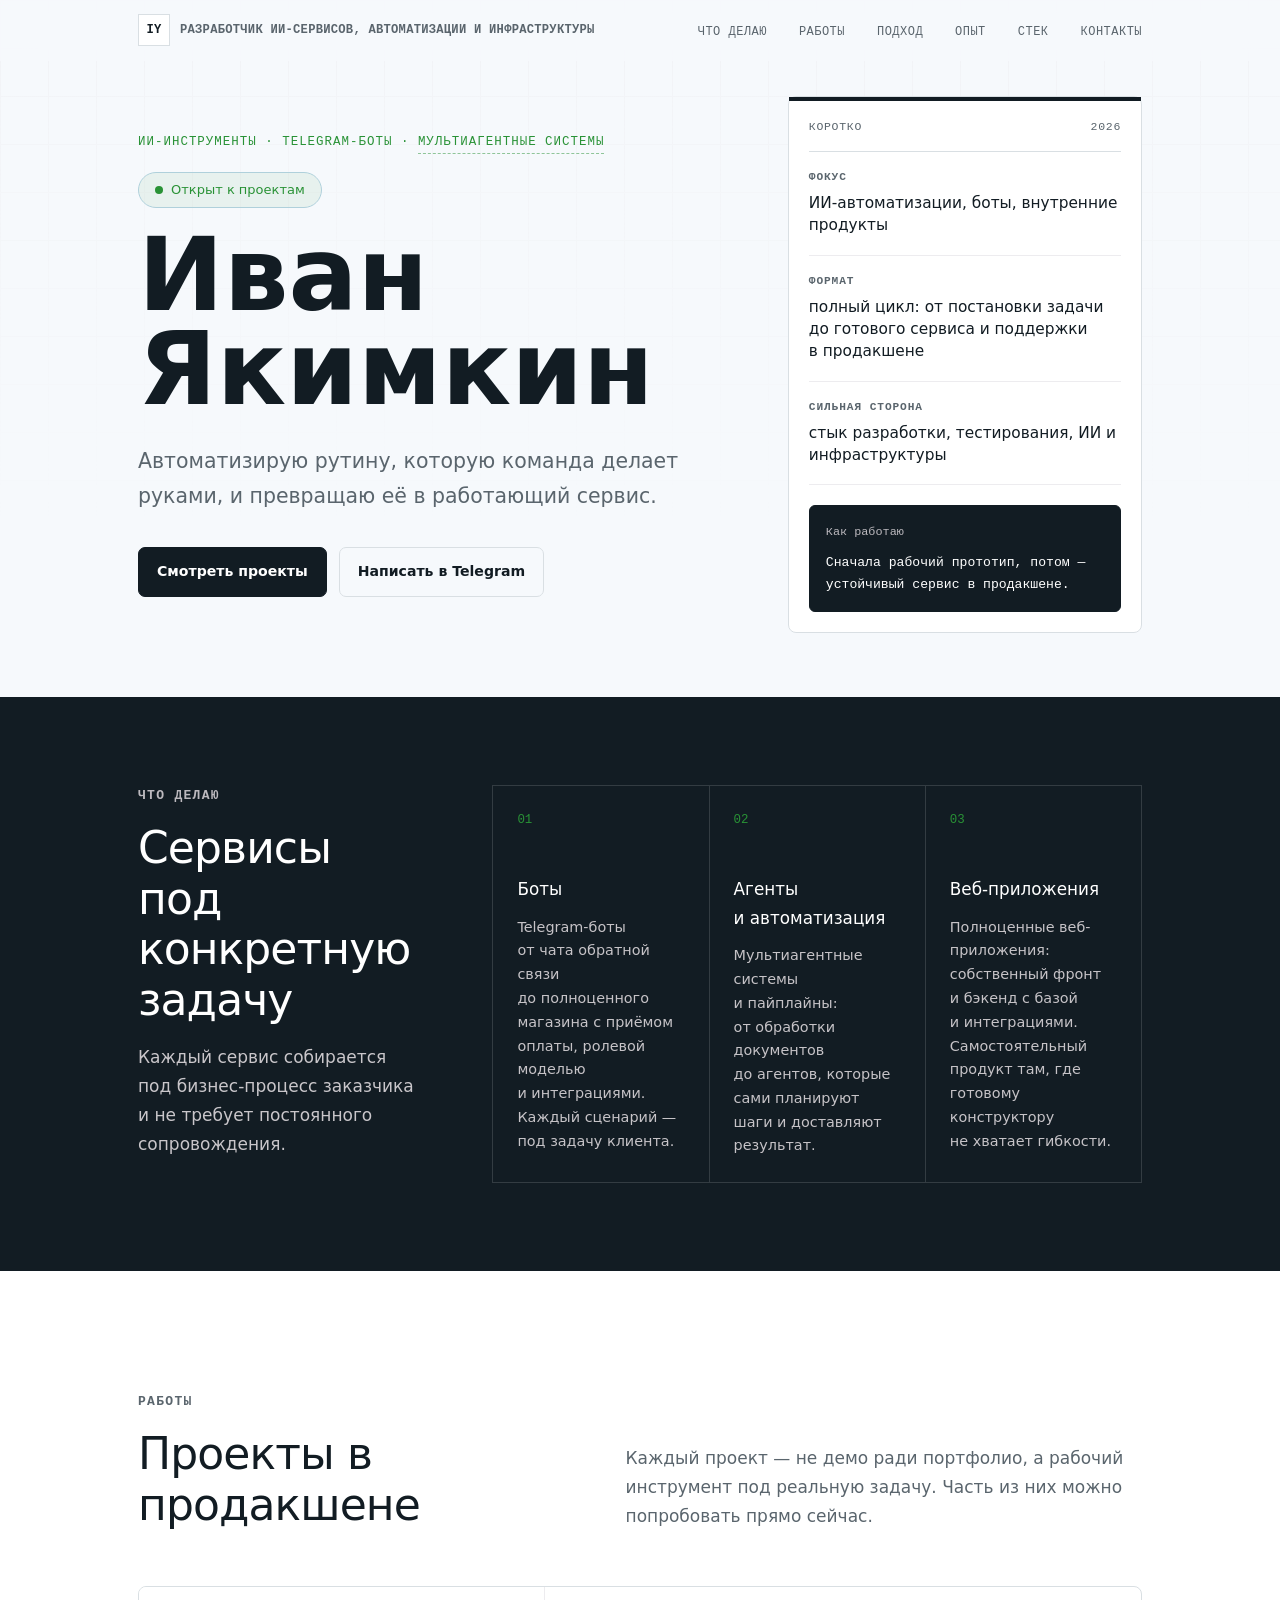
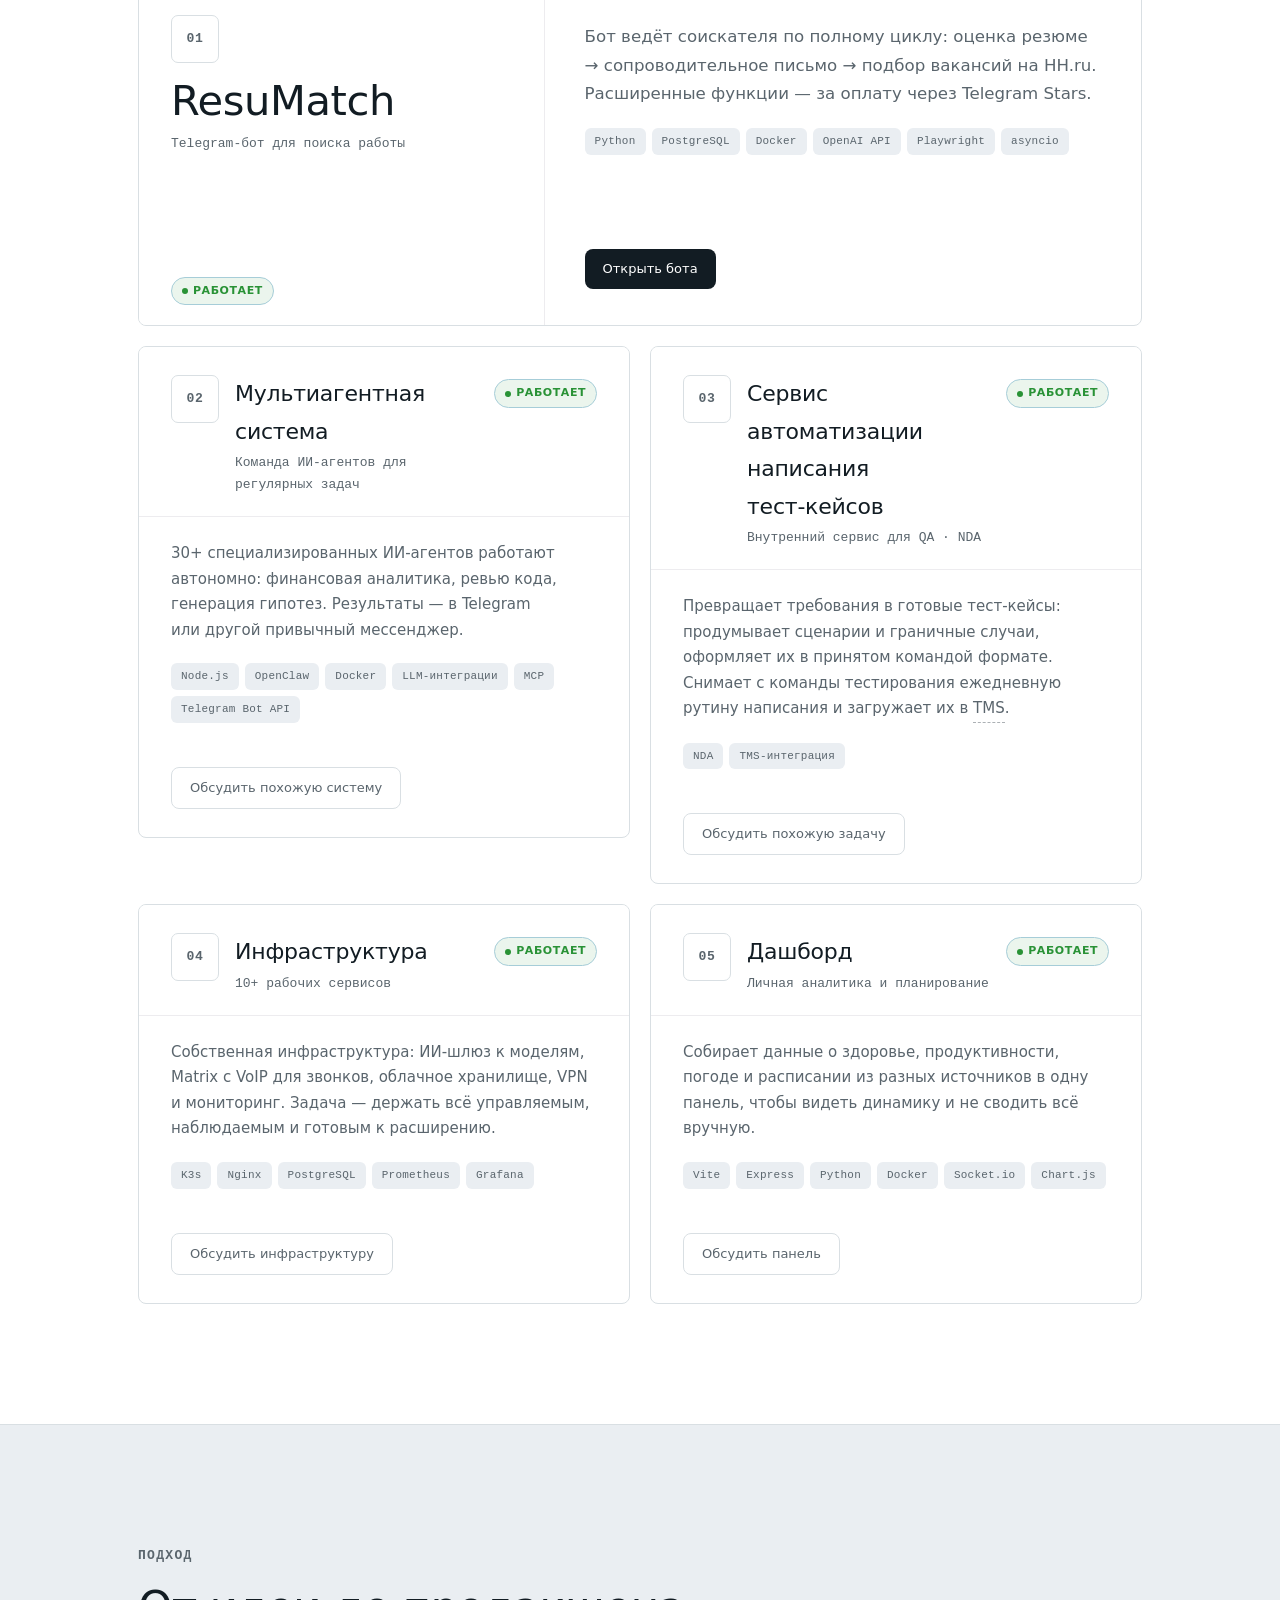
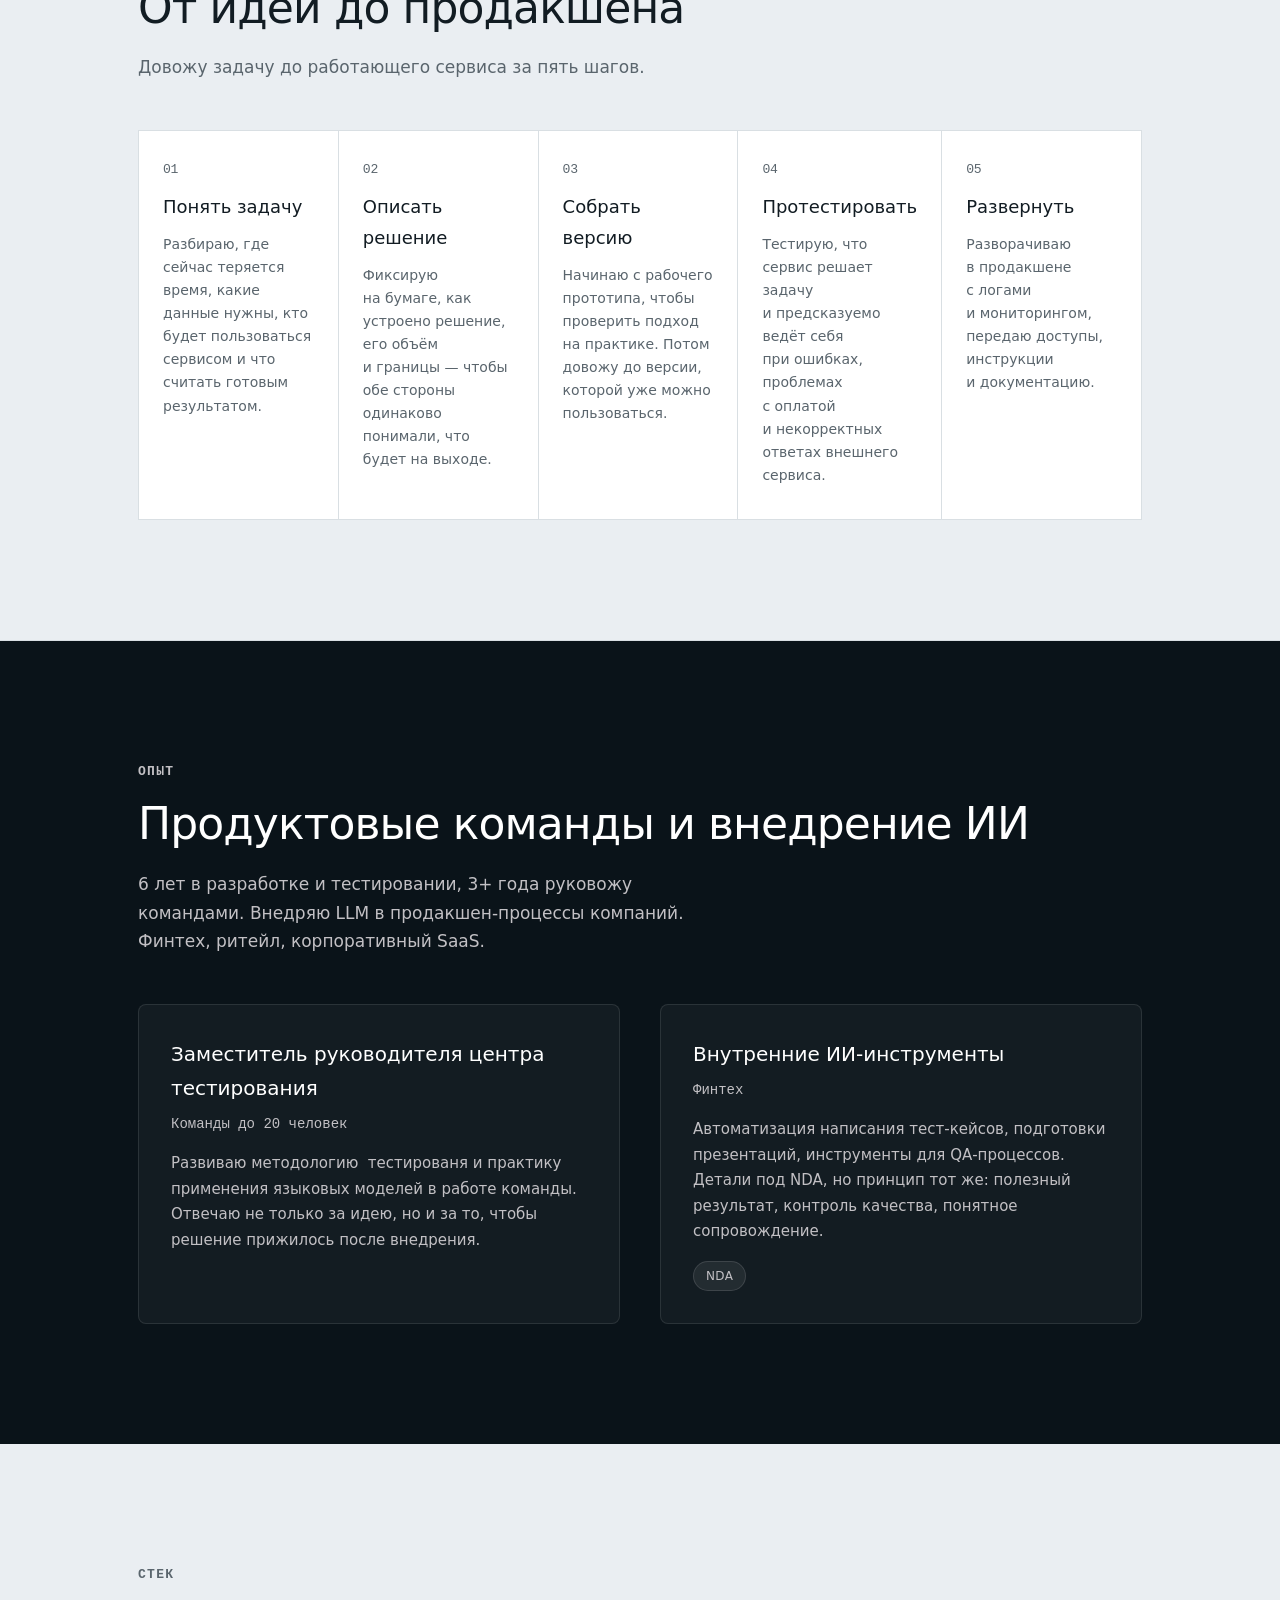
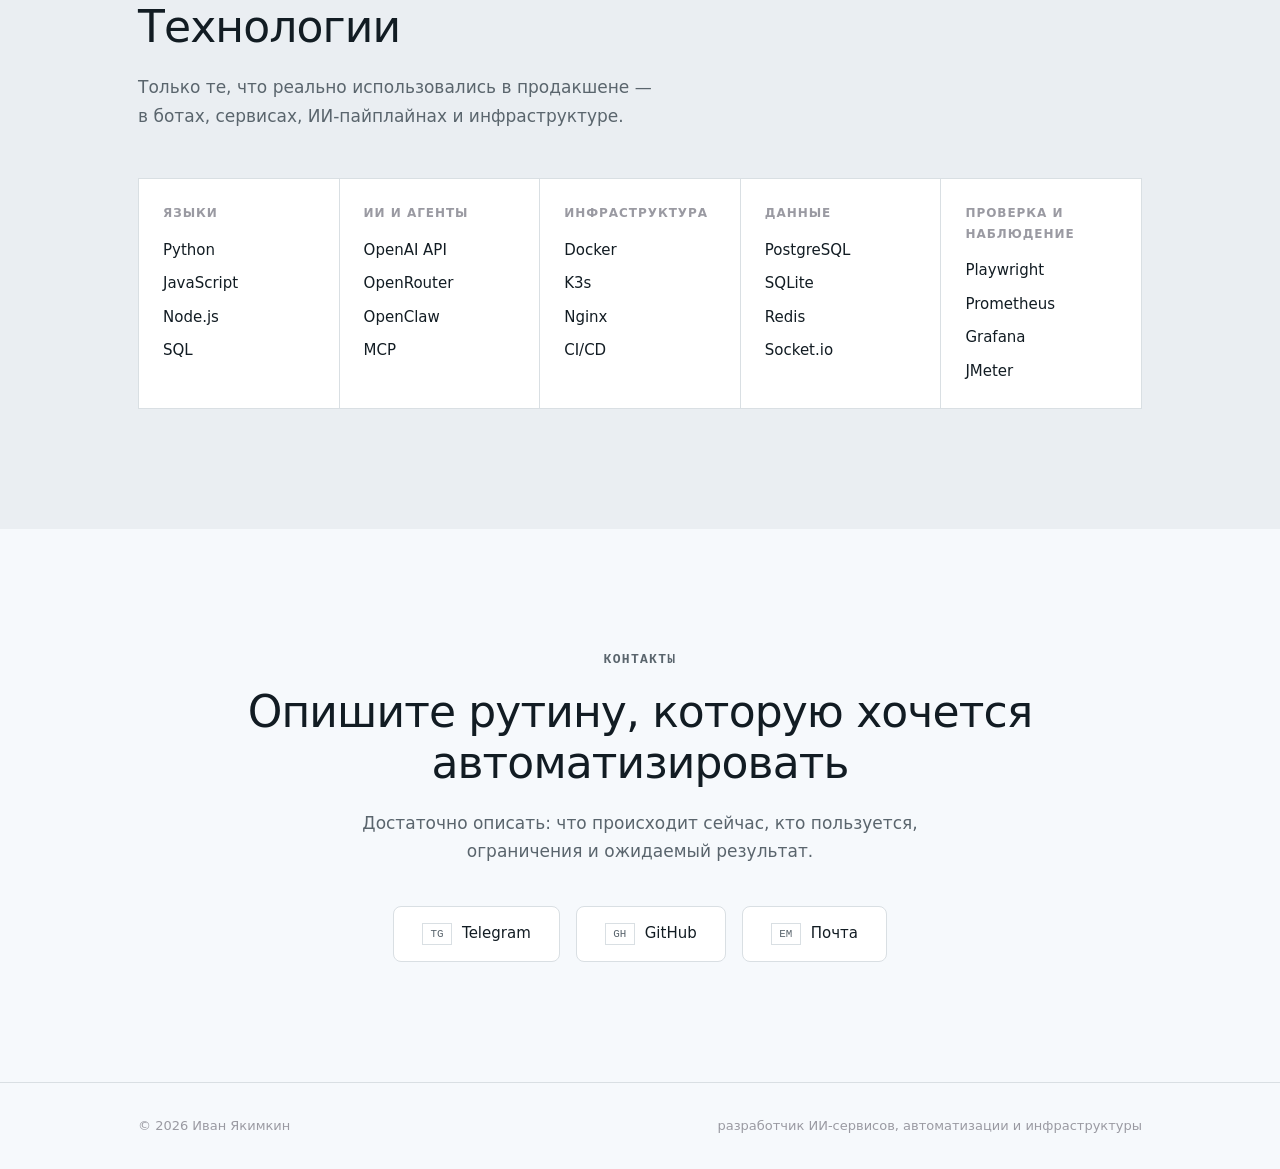
==== index.html @ 8b0b6788 "Fix mobile layout overlapping, tooltips, grid borders, and add hamburger navigation menu" ====
<!DOCTYPE html>
<html lang="ru">

<head>
  <meta charset="UTF-8" />
  <meta name="viewport" content="width=device-width, initial-scale=1.0" />
  <title>Иван Якимкин — разработчик ИИ-сервисов, автоматизации и инфраструктуры</title>
  <meta name="description"
    content="Превращаю ручные процессы команд в сервисы: Telegram-боты, ИИ-инструменты, мультиагентные системы и собственная инфраструктура." />
  <style>
    /* ============================================
   Design System - Premium Tech Utility
   ============================================ */

    :root {
      --bg: oklch(98% 0.005 250);
      --surface: oklch(100% 0 0);
      --fg: oklch(22% 0.02 240);
      --muted: oklch(50% 0.018 240);
      --border: oklch(90% 0.008 240);
      --accent: oklch(58% 0.16 145);

      --font-display: -apple-system, BlinkMacSystemFont, 'Inter', 'Segoe UI', system-ui, sans-serif;
      --font-body: -apple-system, BlinkMacSystemFont, 'Inter', 'Segoe UI', system-ui, sans-serif;
      --font-mono: 'JetBrains Mono', 'IBM Plex Mono', ui-monospace, Menlo, monospace;

      --bg-primary: var(--bg);
      --bg-secondary: color-mix(in oklch, var(--border) 40%, var(--bg));
      --bg-dark: oklch(18% 0.018 240);
      --bg-card: var(--surface);

      --text-primary: var(--fg);
      --text-secondary: var(--muted);
      --text-tertiary: color-mix(in oklch, var(--muted) 62%, var(--surface));
      --text-on-dark: var(--surface);
      --text-on-dark-muted: color-mix(in oklch, var(--surface) 62%, var(--muted));

      --accent-hover: color-mix(in oklch, var(--accent) 82%, var(--fg));
      --accent-light: color-mix(in oklch, var(--accent) 9%, transparent);
      --accent-border: color-mix(in oklch, var(--accent) 30%, var(--border));
      --border-light: color-mix(in oklch, var(--border) 55%, var(--surface));

      --font-serif: var(--font-display);
      --font-sans: var(--font-body);

      /* Spacing */
      --section-padding: clamp(64px, 10vw, 120px);
      --container-max: 1100px;
      --card-radius: 8px;

      /* Transitions */
      --ease-out: cubic-bezier(0.16, 1, 0.3, 1);
      --duration: 0.5s;
    }

    /* ============================================
   Reset & Base
   ============================================ */
    *,
    *::before,
    *::after {
      margin: 0;
      padding: 0;
      box-sizing: border-box;
    }

    html {
      scroll-behavior: smooth;
      -webkit-font-smoothing: antialiased;
      -moz-osx-font-smoothing: grayscale;
    }

    body {
      font-family: var(--font-body);
      font-weight: 400;
      font-size: 16px;
      line-height: 1.7;
      color: var(--text-primary);
      background-color: var(--bg-primary);
      overflow-x: hidden;
    }

    a {
      color: var(--accent);
      text-decoration: none;
      transition: color 0.3s var(--ease-out);
    }

    a:hover {
      color: var(--accent-hover);
    }

    img {
      max-width: 100%;
      display: block;
    }

    h1,
    h2,
    h3,
    h4 {
      font-family: var(--font-display);
    }

    /* ============================================
   Layout
   ============================================ */
    .container {
      max-width: var(--container-max);
      margin: 0 auto;
      padding: 0 clamp(20px, 5vw, 48px);
    }

    section {
      padding: var(--section-padding) 0;
    }

    section[id] {
      scroll-margin-top: 80px;
    }

    /* ============================================
   Navigation
   ============================================ */
    .nav {
      position: fixed;
      top: 0;
      left: 0;
      right: 0;
      z-index: 100;
      padding: 14px 0;
      transition: border-color 0.3s var(--ease-out), background 0.3s var(--ease-out);
      background: color-mix(in oklch, var(--bg) 88%, transparent);
      backdrop-filter: blur(18px);
      -webkit-backdrop-filter: blur(18px);
      border-bottom: 1px solid transparent;
    }

    .nav.scrolled {
      background: color-mix(in oklch, var(--surface) 90%, transparent);
      border-bottom: 1px solid var(--border-light);
    }

    .nav-inner {
      display: flex;
      align-items: center;
      justify-content: space-between;
    }

    .nav-logo {
      display: inline-flex;
      align-items: center;
      gap: 10px;
      font-family: var(--font-mono);
      font-size: 0.76rem;
      font-weight: 600;
      color: var(--text-primary);
      letter-spacing: 0.02em;
      text-transform: uppercase;
    }

    .nav-logo-mark {
      display: inline-grid;
      place-items: center;
      width: 32px;
      height: 32px;
      border: 1px solid var(--border);
      background: var(--surface);
    }

    .nav-logo-label {
      color: var(--muted);
    }

    .nav-links {
      display: flex;
      gap: 32px;
      list-style: none;
    }

    .nav-links a {
      font-family: var(--font-mono);
      font-size: 0.75rem;
      font-weight: 500;
      color: var(--text-secondary);
      letter-spacing: 0.04em;
      text-transform: uppercase;
      transition: color 0.3s var(--ease-out);
    }

    .nav-links a:hover {
      color: var(--text-primary);
    }

    /* ============================================
   Hero Section
   ============================================ */
    .hero {
      min-height: 86vh;
      display: flex;
      align-items: center;
      position: relative;
      padding-top: 104px;
      padding-bottom: clamp(56px, 8vw, 96px);
      background: var(--bg-primary);
      overflow: hidden;
    }

    @media (min-width: 880px) and (max-height: 980px) {
      .hero {
        min-height: 0;
        padding-top: 96px;
        padding-bottom: clamp(40px, 5vw, 64px);
      }

      .hero-grid {
        align-items: start;
      }
    }

    .hero::before {
      content: '';
      position: absolute;
      inset: 0;
      background-image:
        linear-gradient(var(--border-light) 1px, transparent 1px),
        linear-gradient(90deg, var(--border-light) 1px, transparent 1px);
      background-size: 48px 48px;
      mask-image: linear-gradient(to bottom, black 0%, transparent 76%);
      opacity: 0.46;
      pointer-events: none;
    }

    .hero-grid {
      position: relative;
      z-index: 1;
      display: grid;
      grid-template-columns: minmax(0, 1.1fr) minmax(320px, 0.68fr);
      gap: clamp(32px, 6vw, 80px);
      align-items: center;
    }

    .hero-copy {
      max-width: 760px;
    }

    .hero-eyebrow {
      font-family: var(--font-mono);
      font-size: 0.78rem;
      font-weight: 500;
      letter-spacing: 0.08em;
      text-transform: uppercase;
      color: var(--accent);
      margin-bottom: 18px;
      opacity: 0;
      transform: translateY(20px);
      animation: fadeInUp 0.8s var(--ease-out) 0.2s forwards;
    }

    .tooltip {
      position: relative;
      display: inline-block;
      cursor: help;
      border-bottom: 1px dashed color-mix(in oklch, currentColor 50%, transparent);
    }

    .tooltip .tooltip-text {
      visibility: hidden;
      width: max-content;
      max-width: 280px;
      background-color: var(--bg-card);
      color: var(--text-primary);
      text-align: center;
      border-radius: 6px;
      padding: 8px 12px;
      position: absolute;
      z-index: 10;
      bottom: 150%;
      left: 50%;
      transform: translateX(-50%);
      opacity: 0;
      transition: opacity 0.2s var(--ease-out), bottom 0.2s var(--ease-out);
      border: 1px solid var(--border);
      font-family: var(--font-body);
      font-size: 0.8rem;
      font-weight: 400;
      line-height: 1.4;
      letter-spacing: normal;
      text-transform: none;
      box-shadow: 0 4px 12px rgba(0, 0, 0, 0.08);
      pointer-events: none;
    }

    .tooltip .tooltip-text::after {
      content: "";
      position: absolute;
      top: 100%;
      left: 50%;
      transform: translateX(-50%);
      border-width: 5px;
      border-style: solid;
      border-color: var(--bg-card) transparent transparent transparent;
      z-index: 2;
    }

    .tooltip .tooltip-text::before {
      content: "";
      position: absolute;
      top: 100%;
      left: 50%;
      transform: translateX(-50%);
      border-width: 6px;
      border-style: solid;
      border-color: var(--border) transparent transparent transparent;
      z-index: 1;
    }

    .tooltip:hover .tooltip-text {
      visibility: visible;
      opacity: 1;
      bottom: 135%;
    }

    .hero-title {
      font-family: var(--font-display);
      font-size: clamp(3.2rem, 8vw, 7.4rem);
      font-weight: 650;
      line-height: 0.92;
      letter-spacing: 0;
      color: var(--text-primary);
      margin-bottom: 28px;
      opacity: 0;
      transform: translateY(30px);
      animation: fadeInUp 0.8s var(--ease-out) 0.4s forwards;
    }

    .hero-title em {
      font-style: italic;
      color: var(--accent);
    }

    .hero-description {
      font-size: clamp(1.08rem, 2vw, 1.28rem);
      line-height: 1.68;
      color: var(--text-secondary);
      max-width: 650px;
      margin-bottom: 34px;
      opacity: 0;
      transform: translateY(30px);
      animation: fadeInUp 0.8s var(--ease-out) 0.6s forwards;
    }

    .hero-cta {
      display: inline-flex;
      align-items: center;
      gap: 8px;
      min-height: 44px;
      font-size: 0.88rem;
      font-weight: 650;
      color: var(--surface);
      background: var(--text-primary);
      padding: 12px 18px;
      border: 1px solid var(--text-primary);
      border-radius: 7px;
      transition: all 0.3s var(--ease-out);
      opacity: 0;
      transform: translateY(30px);
      animation: fadeInUp 0.8s var(--ease-out) 0.8s forwards;
    }

    .hero-cta:hover {
      background: var(--fg);
      border-color: var(--fg);
      color: var(--surface);
      transform: translateY(-1px);
      box-shadow: none;
    }

    .hero-panel {
      background: color-mix(in oklch, var(--surface) 94%, transparent);
      border: 1px solid var(--border);
      border-radius: 8px;
      padding: 20px;
      box-shadow: none;
      opacity: 0;
      transform: translateY(24px);
      animation: fadeInUp 0.8s var(--ease-out) 0.7s forwards;
    }

    .hero-panel::before {
      content: '';
      display: block;
      height: 4px;
      margin: -20px -20px 18px;
      background: var(--fg);
    }

    .hero-panel-top {
      display: flex;
      justify-content: space-between;
      gap: 16px;
      padding-bottom: 16px;
      border-bottom: 1px solid var(--border);
      font-family: var(--font-mono);
      font-size: 0.72rem;
      line-height: 1.4;
      text-transform: uppercase;
      letter-spacing: 0.06em;
      color: var(--muted);
    }

    .hero-brief {
      display: grid;
      gap: 0;
      margin: 0;
    }

    .hero-brief div {
      padding: 18px 0;
      border-bottom: 1px solid var(--border-light);
    }

    .hero-brief dt {
      font-family: var(--font-mono);
      font-size: 0.7rem;
      font-weight: 600;
      line-height: 1.35;
      text-transform: uppercase;
      letter-spacing: 0.08em;
      color: var(--muted);
      margin-bottom: 7px;
    }

    .hero-brief dd {
      margin: 0;
      color: var(--fg);
      font-size: 0.96rem;
      line-height: 1.45;
    }

    .hero-terminal {
      margin-top: 20px;
      padding: 16px;
      border: 1px solid var(--fg);
      background: var(--fg);
      border-radius: 6px;
    }

    .hero-terminal span {
      display: block;
      margin-bottom: 10px;
      font-family: var(--font-mono);
      font-size: 0.74rem;
      color: color-mix(in oklch, var(--surface) 58%, var(--muted));
    }

    .hero-terminal p {
      margin: 0;
      font-family: var(--font-mono);
      font-size: 0.82rem;
      line-height: 1.62;
      color: var(--surface);
    }

    /* ============================================
   Section Headers
   ============================================ */
    .section-eyebrow {
      font-family: var(--font-mono);
      font-size: 0.8125rem;
      font-weight: 600;
      letter-spacing: 0.1em;
      text-transform: uppercase;
      color: var(--muted);
      margin-bottom: 16px;
    }

    .section-title {
      font-family: var(--font-display);
      font-size: clamp(2rem, 4vw, 2.75rem);
      font-weight: 400;
      line-height: 1.15;
      letter-spacing: -0.02em;
      margin-bottom: 20px;
    }

    .section-subtitle {
      font-size: 1.0625rem;
      color: var(--text-secondary);
      max-width: 560px;
      line-height: 1.7;
    }

    /* ============================================
   Capabilities Section
   ============================================ */
    .capabilities {
      padding: clamp(56px, 7vw, 88px) 0;
      background: var(--fg);
      color: var(--surface);
    }

    .capabilities-layout {
      display: grid;
      grid-template-columns: minmax(220px, 0.6fr) minmax(0, 1.4fr);
      gap: clamp(32px, 6vw, 76px);
      align-items: start;
    }

    .capabilities .section-eyebrow {
      color: color-mix(in oklch, var(--surface) 58%, var(--muted));
    }

    .capabilities .section-title {
      color: var(--surface);
      margin-bottom: 18px;
    }

    .capabilities .section-subtitle {
      color: color-mix(in oklch, var(--surface) 66%, var(--muted));
    }

    .capabilities-grid {
      display: grid;
      grid-template-columns: repeat(3, minmax(0, 1fr));
      border-top: 1px solid color-mix(in oklch, var(--surface) 14%, transparent);
      border-left: 1px solid color-mix(in oklch, var(--surface) 14%, transparent);
    }

    .capability-card {
      min-height: 238px;
      padding: 24px;
      border-right: 1px solid color-mix(in oklch, var(--surface) 14%, transparent);
      border-bottom: 1px solid color-mix(in oklch, var(--surface) 14%, transparent);
    }

    .capability-number {
      display: block;
      margin-bottom: 44px;
      font-family: var(--font-mono);
      font-size: 0.78rem;
      color: var(--accent);
      font-variant-numeric: tabular-nums;
    }

    .capability-card h3 {
      margin-bottom: 12px;
      font-size: 1.05rem;
      font-weight: 500;
      color: var(--surface);
    }

    .capability-card p {
      font-size: 0.9rem;
      line-height: 1.65;
      color: color-mix(in oklch, var(--surface) 64%, var(--muted));
    }

    /* ============================================
   Projects Section
   ============================================ */
    .projects {
      background: var(--surface);
      border-bottom: 1px solid var(--border);
    }

    .projects-header {
      display: grid;
      grid-template-columns: minmax(260px, 0.82fr) minmax(0, 1fr);
      gap: clamp(28px, 5vw, 64px);
      align-items: end;
      margin-bottom: 56px;
    }

    .projects-header .section-title {
      margin-bottom: 0;
    }

    .projects-grid {
      display: grid;
      grid-template-columns: repeat(2, 1fr);
      gap: 20px;
      align-items: start;
    }

    /* Нижний ряд: выравниваем по ровному нижнему краю секции */
    #project-homelab,
    #project-dashboard {
      align-self: end;
    }

    .project-card {
      background: var(--bg-card);
      border: 1px solid var(--border);
      border-radius: var(--card-radius);
      transition: border-color 0.25s var(--ease-out), background 0.25s var(--ease-out);
      position: relative;
      overflow: hidden;
      display: flex;
      flex-direction: column;
    }

    .project-card::before {
      content: '';
      position: absolute;
      top: 0;
      left: 0;
      right: 0;
      height: 3px;
      background: var(--border);
      transform: scaleX(0);
      transform-origin: left;
      transition: transform 0.5s var(--ease-out);
    }

    .project-card:hover {
      border-color: color-mix(in oklch, var(--fg) 18%, var(--border));
      box-shadow: none;
      transform: none;
    }

    .project-card:hover::before {
      transform: scaleX(1);
    }

    .project-card--featured {
      grid-column: 1 / -1;
      display: grid;
      grid-template-columns: minmax(260px, 0.68fr) minmax(0, 1fr);
      min-height: 340px;
    }

    .project-card--featured .project-card-header {
      grid-row: 1 / span 2;
      display: flex;
      flex-direction: column;
      justify-content: space-between;
      border-right: 1px solid var(--border-light);
      border-bottom: 0;
      min-height: auto;
    }

    .project-card--featured .project-card-header-text {
      margin-top: auto;
    }

    .project-card--featured .project-card-title {
      font-size: clamp(1.8rem, 4vw, 2.6rem);
      line-height: 1.05;
      margin-bottom: 10px;
    }

    .project-card--featured .project-card-body {
      padding: 36px 40px 24px;
    }

    .project-card--featured .project-card-desc {
      font-size: 1.04rem;
      max-width: 660px;
    }

    .project-card--featured .project-card-footer {
      padding: 0 40px 36px;
      margin-top: auto;
    }

    /* Card header with gradient */
    .project-card-header {
      padding: 28px 32px 20px;
      background: var(--surface);
      border-bottom: 1px solid var(--border-light);
      display: flex;
      align-items: flex-start;
      gap: 16px;
      min-height: 96px;
    }

    .project-icon {
      width: 48px;
      height: 48px;
      border-radius: 7px;
      background: var(--bg-card);
      border: 1px solid var(--border);
      display: flex;
      align-items: center;
      justify-content: center;
      font-family: var(--font-mono);
      font-size: 0.82rem;
      font-weight: 650;
      letter-spacing: 0.05em;
      color: var(--muted);
      flex-shrink: 0;
    }

    .project-card-header-text {
      flex: 1;
      min-width: 0;
    }

    .project-card-title {
      font-family: var(--font-display);
      font-size: 1.375rem;
      font-weight: 400;
      margin-bottom: 2px;
      letter-spacing: -0.01em;
    }

    .project-card-type {
      font-family: var(--font-mono);
      font-size: 0.8125rem;
      font-weight: 500;
      color: var(--muted);
    }

    .project-status {
      display: inline-flex;
      align-items: center;
      gap: 5px;
      font-size: 0.6875rem;
      font-weight: 600;
      text-transform: uppercase;
      letter-spacing: 0.05em;
      padding: 4px 10px;
      border-radius: 100px;
      flex-shrink: 0;
      margin-top: 4px;
    }

    .project-status--live {
      color: var(--accent);
      background: color-mix(in oklch, var(--accent) 9%, transparent);
      border: 1px solid color-mix(in oklch, var(--accent) 24%, var(--border));
    }

    .project-status--active {
      color: var(--muted);
      background: color-mix(in oklch, var(--muted) 8%, transparent);
      border: 1px solid color-mix(in oklch, var(--muted) 22%, var(--border));
    }

    .project-status-dot {
      width: 6px;
      height: 6px;
      border-radius: 50%;
      background: currentColor;
      animation: pulse 2s ease-in-out infinite;
    }

    @keyframes pulse {

      0%,
      100% {
        opacity: 1;
      }

      50% {
        opacity: 0.4;
      }
    }

    /* Card body */
    .project-card-body {
      padding: 24px 32px;
      flex: 1;
      display: flex;
      flex-direction: column;
    }

    .project-card-desc {
      font-size: 0.9375rem;
      color: var(--text-secondary);
      line-height: 1.7;
      margin-bottom: 20px;
    }

    .project-tags {
      display: flex;
      flex-wrap: wrap;
      gap: 6px;
      margin-bottom: 20px;
    }

    .project-tag {
      font-family: var(--font-mono);
      font-size: 0.6875rem;
      font-weight: 500;
      color: var(--text-secondary);
      background: var(--bg-secondary);
      padding: 4px 10px;
      border-radius: 6px;
      letter-spacing: 0.02em;
    }

    /* Card footer with actions */
    .project-card-footer {
      padding: 0 32px 28px;
      display: flex;
      gap: 10px;
      flex-wrap: wrap;
      margin-top: auto;
    }

    .project-action {
      display: inline-flex;
      align-items: center;
      gap: 7px;
      font-size: 0.8125rem;
      font-weight: 500;
      padding: 9px 18px;
      border-radius: 8px;
      transition: all 0.3s var(--ease-out);
      text-decoration: none;
    }

    .project-action--primary {
      color: var(--surface);
      background: var(--text-primary);
    }

    .project-action--primary:hover {
      background: var(--fg);
      color: var(--surface);
      transform: translateY(-1px);
      box-shadow: none;
    }

    .project-action--secondary {
      color: var(--text-secondary);
      background: transparent;
      border: 1px solid var(--border);
    }

    .project-action--secondary:hover {
      border-color: color-mix(in oklch, var(--fg) 22%, var(--border));
      color: var(--fg);
      transform: translateY(-1px);
    }

    /* ============================================
   Experience Section (Dark)
   ============================================ */
    .experience {
      background: var(--bg-dark);
      color: var(--text-on-dark);
    }

    .experience .section-eyebrow {
      color: var(--text-on-dark-muted);
    }

    .experience .section-title {
      color: var(--text-on-dark);
    }

    .experience .section-subtitle {
      color: var(--text-on-dark-muted);
    }

    .experience-content {
      margin-top: 48px;
      display: grid;
      grid-template-columns: 1fr 1fr;
      gap: 40px;
    }

    .experience-role {
      padding: 32px;
      border: 1px solid color-mix(in oklch, var(--surface) 10%, transparent);
      border-radius: var(--card-radius);
      background: color-mix(in oklch, var(--surface) 4%, transparent);
    }

    .experience-role-title {
      font-family: var(--font-display);
      font-size: 1.25rem;
      font-weight: 400;
      color: var(--text-on-dark);
      margin-bottom: 8px;
    }

    .experience-role-company {
      font-family: var(--font-mono);
      font-size: 0.875rem;
      font-weight: 500;
      color: var(--text-on-dark-muted);
      margin-bottom: 14px;
    }

    .experience-role-desc {
      font-size: 0.9375rem;
      color: var(--text-on-dark-muted);
      line-height: 1.7;
    }

    .nda-badge {
      display: inline-flex;
      align-items: center;
      gap: 6px;
      font-size: 0.75rem;
      font-weight: 500;
      color: var(--text-on-dark-muted);
      background: color-mix(in oklch, var(--surface) 7%, transparent);
      border: 1px solid color-mix(in oklch, var(--surface) 12%, transparent);
      padding: 4px 12px;
      border-radius: 100px;
      margin-top: 16px;
      letter-spacing: 0.03em;
    }

    /* ============================================
   Stack Section
   ============================================ */
    .stack {
      background: var(--bg-secondary);
    }

    .stack-grid {
      margin-top: 48px;
      display: grid;
      grid-template-columns: repeat(5, minmax(0, 1fr));
      gap: 0;
      border-top: 1px solid var(--border);
      border-left: 1px solid var(--border);
    }

    .stack-category {
      background: var(--surface);
      border: 1px solid var(--border);
      border-top: 0;
      border-left: 0;
      border-radius: 0;
      padding: 24px;
      min-width: 180px;
    }

    .stack-category-title {
      font-size: 0.75rem;
      font-weight: 600;
      text-transform: uppercase;
      letter-spacing: 0.08em;
      color: var(--text-tertiary);
      margin-bottom: 14px;
    }

    .stack-category-items {
      display: flex;
      flex-direction: column;
      gap: 8px;
    }

    .stack-item {
      font-size: 0.9375rem;
      font-weight: 500;
      color: var(--text-primary);
    }

    /* ============================================
   Contact Section
   ============================================ */
    .contact {
      background: var(--bg-primary);
      text-align: center;
    }

    .contact .section-subtitle {
      margin: 0 auto 40px;
    }

    .contact-links {
      display: flex;
      justify-content: center;
      gap: 16px;
      flex-wrap: wrap;
    }

    .contact-link {
      display: inline-flex;
      align-items: center;
      gap: 10px;
      font-size: 0.9375rem;
      font-weight: 500;
      color: var(--text-primary);
      background: var(--bg-card);
      border: 1px solid var(--border);
      padding: 14px 28px;
      border-radius: 8px;
      transition: all 0.3s var(--ease-out);
    }

    .contact-link:hover {
      border-color: color-mix(in oklch, var(--fg) 22%, var(--border));
      color: var(--fg);
      box-shadow: none;
      transform: translateY(-1px);
    }

    .contact-link-code {
      display: inline-grid;
      place-items: center;
      width: 30px;
      height: 22px;
      border: 1px solid var(--border);
      font-family: var(--font-mono);
      font-size: 0.68rem;
      color: var(--muted);
    }

    /* ============================================
   Footer
   ============================================ */
    .footer {
      padding: 32px 0;
      border-top: 1px solid var(--border);
      background: var(--bg-primary);
    }

    .footer-inner {
      display: flex;
      justify-content: space-between;
      align-items: center;
    }

    .footer-copy {
      font-size: 0.8125rem;
      color: var(--text-tertiary);
    }

    .footer-made {
      font-size: 0.8125rem;
      color: var(--text-tertiary);
    }

    /* ============================================
   Animations
   ============================================ */
    @keyframes fadeInUp {
      from {
        opacity: 0;
        transform: translateY(30px);
      }

      to {
        opacity: 1;
        transform: translateY(0);
      }
    }

    .reveal {
      opacity: 0;
      transform: translateY(40px);
      transition: opacity 0.8s var(--ease-out), transform 0.8s var(--ease-out);
    }

    .reveal.visible {
      opacity: 1;
      transform: translateY(0);
    }

    .reveal-delay-1 {
      transition-delay: 0.1s;
    }

    .reveal-delay-2 {
      transition-delay: 0.2s;
    }

    .reveal-delay-3 {
      transition-delay: 0.3s;
    }

    .reveal-delay-4 {
      transition-delay: 0.4s;
    }

    .reveal-delay-5 {
      transition-delay: 0.5s;
    }

    /* ============================================
   Responsive
   ============================================ */
    @media (max-width: 768px) {
      .projects-grid {
        grid-template-columns: 1fr;
      }

      .projects-header {
        grid-template-columns: 1fr;
      }

      .project-card--featured {
        grid-template-columns: 1fr;
      }

      .project-card--featured .project-card-header {
        grid-row: auto;
        border-right: 0;
        border-bottom: 1px solid var(--border-light);
      }

      .capabilities-layout {
        grid-template-columns: 1fr;
      }

      .capabilities-grid {
        grid-template-columns: 1fr;
      }

      .experience-content {
        grid-template-columns: 1fr;
      }

      .nav-links {
        display: none;
      }

      .nav-logo-label {
        display: none;
      }

      .stack-grid {
        grid-template-columns: repeat(2, minmax(0, 1fr));
      }

      .hero {
        min-height: auto;
        padding-top: 112px;
      }

      .hero-grid {
        grid-template-columns: 1fr;
      }

      .hero-title {
        font-size: clamp(3rem, 16vw, 4.6rem);
      }

      .hero-panel {
        padding: 18px;
      }

      .footer-inner {
        flex-direction: column;
        gap: 8px;
        text-align: center;
      }
    }

    @media (max-width: 480px) {
      .stack-grid {
        grid-template-columns: 1fr;
      }

      .hero-cta {
        width: 100%;
        justify-content: center;
      }

      .contact-links {
        flex-direction: column;
        align-items: center;
      }

      .process-grid {
        grid-template-columns: 1fr;
      }
    }

    /* ============================================
   Availability Badge
   ============================================ */
    .availability-badge {
      display: inline-flex;
      align-items: center;
      gap: 8px;
      font-size: 0.8125rem;
      font-weight: 500;
      color: var(--accent);
      background: color-mix(in oklch, var(--accent) 7%, transparent);
      border: 1px solid color-mix(in oklch, var(--accent) 20%, var(--border));
      padding: 6px 16px;
      border-radius: 100px;
      margin-bottom: 20px;
      opacity: 0;
      transform: translateY(20px);
      animation: fadeInUp 0.8s var(--ease-out) 0.3s forwards;
    }

    .availability-dot {
      width: 8px;
      height: 8px;
      border-radius: 50%;
      background: var(--accent);
      animation: pulse 2s ease-in-out infinite;
      flex-shrink: 0;
    }

    /* ============================================
   Hero Actions (two buttons)
   ============================================ */
    .hero-actions {
      display: flex;
      gap: 12px;
      flex-wrap: wrap;
      align-items: center;
      opacity: 0;
      transform: translateY(30px);
      animation: fadeInUp 0.8s var(--ease-out) 0.8s forwards;
    }

    .hero-cta--outline {
      background: transparent;
      color: var(--text-primary);
      border: 1px solid var(--border);
    }

    .hero-cta--outline:hover {
      background: transparent;
      border-color: var(--accent);
      color: var(--accent);
      box-shadow: none;
    }

    /* ============================================
   Process Section
   ============================================ */
    .process {
      background: var(--bg-secondary);
      border-bottom: 1px solid var(--border);
    }

    .process-grid {
      margin-top: 48px;
      display: grid;
      grid-template-columns: repeat(5, 1fr);
      gap: 0;
      border-top: 1px solid var(--border);
      border-left: 1px solid var(--border);
    }

    .process-step {
      padding: 32px 24px;
      background: var(--bg-card);
      border: 1px solid var(--border);
      border-top: 0;
      border-left: 0;
      border-radius: 0;
      position: relative;
      transition: all 0.4s var(--ease-out);
    }

    .process-step:hover {
      border-color: color-mix(in oklch, var(--fg) 18%, var(--border));
      box-shadow: none;
      transform: none;
    }

    .process-step-number {
      display: block;
      font-family: var(--font-mono);
      font-size: 0.82rem;
      color: var(--muted);
      opacity: 1;
      line-height: 1;
      margin-bottom: 16px;
      letter-spacing: -0.02em;
    }

    .process-step-title {
      font-family: var(--font-display);
      font-size: 1.125rem;
      font-weight: 400;
      color: var(--text-primary);
      margin-bottom: 10px;
    }

    .process-step-desc {
      font-size: 0.875rem;
      color: var(--text-secondary);
      line-height: 1.65;
    }

    /* ============================================
   Floating Telegram CTA
   ============================================ */
    .floating-cta {
      position: fixed;
      bottom: 28px;
      right: 28px;
      z-index: 90;
      width: 56px;
      height: 56px;
      border-radius: 50%;
      background: var(--text-primary);
      color: var(--surface);
      display: flex;
      align-items: center;
      justify-content: center;
      font-family: var(--font-mono);
      font-size: 0.78rem;
      font-weight: 700;
      box-shadow: none;
      transition: all 0.3s var(--ease-out);
      opacity: 0;
      transform: translateY(20px) scale(0.8);
      pointer-events: none;
    }

    .floating-cta.visible {
      opacity: 1;
      transform: translateY(0) scale(1);
      pointer-events: auto;
    }

    .floating-cta:hover {
      background: var(--fg);
      color: var(--surface);
      transform: translateY(-3px) scale(1.05);
      box-shadow: none;
    }

    /* ============================================
   Responsive — additional
   ============================================ */
    .nav-toggle {
      display: none;
    }

    @media (max-width: 768px) {
      .process-grid {
        grid-template-columns: repeat(2, 1fr);
      }

      .hero-actions {
        flex-direction: column;
        align-items: flex-start;
      }

      .floating-cta {
        bottom: 20px;
        right: 20px;
        width: 52px;
        height: 52px;
      }

      /* Mobile menu hamburger toggle button */
      .nav-toggle {
        display: flex;
        flex-direction: column;
        justify-content: space-between;
        width: 24px;
        height: 18px;
        background: transparent;
        border: none;
        cursor: pointer;
        padding: 0;
        z-index: 101;
      }

      .nav-toggle-bar {
        display: block;
        width: 100%;
        height: 2px;
        background-color: var(--text-primary);
        transition: transform 0.3s var(--ease-out), opacity 0.3s var(--ease-out);
      }

      .nav.is-open .nav-toggle-bar:nth-child(1) {
        transform: translateY(8px) rotate(45deg);
      }

      .nav.is-open .nav-toggle-bar:nth-child(2) {
        opacity: 0;
      }

      .nav.is-open .nav-toggle-bar:nth-child(3) {
        transform: translateY(-8px) rotate(-45deg);
      }

      /* Mobile navigation links drawer */
      .nav-links {
        display: flex;
        flex-direction: column;
        position: fixed;
        top: 0;
        right: -100%;
        width: 280px;
        height: 100vh;
        background: var(--surface);
        border-left: 1px solid var(--border);
        padding: 96px 40px 40px;
        gap: 24px;
        transition: right 0.3s var(--ease-out);
        box-shadow: -10px 0 30px rgba(0, 0, 0, 0.05);
        z-index: 99;
      }

      .nav.is-open .nav-links {
        right: 0;
      }

      /* Span 5th item across 2 columns in 2-column grids */
      .process-step:nth-child(5),
      .stack-category:nth-child(5) {
        grid-column: span 2;
      }

      /* Reduce project featured card paddings */
      .project-card--featured .project-card-body {
        padding: 24px 20px;
      }

      .project-card--featured .project-card-footer {
        padding: 0 20px 24px;
      }

      /* Reduce role card padding */
      .experience-role {
        padding: 24px 20px;
      }

      /* Tooltips snackbar behavior on mobile */
      .tooltip .tooltip-text {
        position: fixed;
        bottom: 20px;
        left: 20px;
        right: 20px;
        transform: none;
        width: auto;
        max-width: none;
        box-shadow: 0 8px 32px rgba(0, 0, 0, 0.15);
        z-index: 1000;
      }

      .tooltip .tooltip-text::after,
      .tooltip .tooltip-text::before {
        display: none;
      }

      /* Fix hero-panel top colored bar alignment */
      .hero-panel::before {
        margin: -18px -18px 18px;
      }
    }

    @media (max-width: 600px) {
      /* Card header grid layout to prevent text squeezing */
      .project-card-header {
        display: grid;
        grid-template-columns: 48px 1fr;
        grid-template-rows: auto auto;
        gap: 12px 16px;
        padding: 20px;
      }

      .project-icon {
        grid-column: 1;
        grid-row: 1;
      }

      .project-card-header-text {
        grid-column: 2;
        grid-row: 1;
      }

      .project-status {
        grid-column: 2;
        grid-row: 2;
        align-self: start;
        justify-self: start;
        margin-top: 0;
      }

      .project-card-body {
        padding: 20px 20px;
      }

      .project-card-footer {
        padding: 0 20px 20px;
      }
    }

    @media (max-width: 480px) {
      /* Contact buttons full width */
      .contact-link {
        width: 100%;
        justify-content: center;
      }

      /* Reset grid span to 1 column for stack and process grid on mobile */
      .process-step:nth-child(5),
      .stack-category:nth-child(5) {
        grid-column: auto;
      }
    }
  </style>
  <link rel="icon"
    href="data:image/svg+xml,<svg xmlns=%22http://www.w3.org/2000/svg%22 viewBox=%220 0 100 100%22><text y=%22.9em%22 font-size=%2290%22>◆</text></svg>" />
</head>

<body>

  <!-- ══════════════ Navigation ══════════════ -->
  <nav class="nav" id="nav">
    <div class="container nav-inner">
      <a href="#hero" class="nav-logo" aria-label="Иван Якимкин">
        <span class="nav-logo-mark">IY</span>
        <span class="nav-logo-label">разработчик ИИ-сервисов, автоматизации и инфраструктуры</span>
      </a>
      <button class="nav-toggle" id="nav-toggle" aria-label="Открыть меню" aria-expanded="false">
        <span class="nav-toggle-bar"></span>
        <span class="nav-toggle-bar"></span>
        <span class="nav-toggle-bar"></span>
      </button>
      <ul class="nav-links">
        <li><a href="#capabilities">Что делаю</a></li>
        <li><a href="#projects">Работы</a></li>
        <li><a href="#process">Подход</a></li>
        <li><a href="#experience">Опыт</a></li>
        <li><a href="#stack">Стек</a></li>
        <li><a href="#contact">Контакты</a></li>
      </ul>
    </div>
  </nav>

  <!-- ══════════════ Hero ══════════════ -->
  <section class="hero" id="hero" data-od-id="hero">
    <div class="container hero-grid">
      <div class="hero-copy">
        <p class="hero-eyebrow">ИИ-инструменты · Telegram-боты · <span class="tooltip">мультиагентные системы<span
              class="tooltip-text">Архитектура приложения на основе большой языковой модели (ИИ), в котором работают
              несколько автономных взаимодействующих компонентов — агентов.</span></span></p>
        <span class="availability-badge"><span class="availability-dot"></span>Открыт к проектам</span>
        <h1 class="hero-title">Иван Якимкин</h1>
        <p class="hero-description">
          Автоматизирую рутину, которую команда делает руками, и&nbsp;превращаю её в&nbsp;работающий сервис.
        </p>
        <div class="hero-actions">
          <a href="#projects" class="hero-cta">
            Смотреть проекты
          </a>
          <a href="https://t.me/i_iakimkin" target="_blank" rel="noopener" class="hero-cta hero-cta--outline">
            Написать в Telegram
          </a>
        </div>
      </div>
      <aside class="hero-panel" aria-label="Краткий профиль">
        <div class="hero-panel-top">
          <span>Коротко</span>
          <span>2026</span>
        </div>
        <dl class="hero-brief">
          <div>
            <dt>Фокус</dt>
            <dd>ИИ&#8209;автоматизации, боты, внутренние продукты</dd>
          </div>
          <div>
            <dt>Формат</dt>
            <dd>полный цикл: от постановки задачи до готового сервиса и&nbsp;поддержки в&nbsp;продакшене</dd>
          </div>
          <div>
            <dt>Сильная сторона</dt>
            <dd>стык разработки, тестирования, ИИ и инфраструктуры</dd>
          </div>
        </dl>
        <div class="hero-terminal">
          <span>Как работаю</span>
          <p>Сначала рабочий прототип, потом — устойчивый сервис в&nbsp;продакшене.</p>
        </div>
      </aside>
    </div>
  </section>

  <!-- ══════════════ Capabilities ══════════════ -->
  <section class="capabilities" id="capabilities" data-od-id="capabilities">
    <div class="container capabilities-layout">
      <div class="reveal">
        <p class="section-eyebrow">Что делаю</p>
        <h2 class="section-title">Сервисы под конкретную задачу</h2>
        <p class="section-subtitle">Каждый сервис собирается под&nbsp;бизнес&#8209;процесс заказчика и&nbsp;не&nbsp;требует постоянного сопровождения.</p>
      </div>

      <div class="capabilities-grid">
        <article class="capability-card reveal reveal-delay-1">
          <span class="capability-number">01</span>
          <h3>Боты</h3>
          <p>Telegram&#8209;боты от&nbsp;чата обратной связи до&nbsp;полноценного магазина с&nbsp;приёмом оплаты,
            ролевой моделью и&nbsp;интеграциями. Каждый сценарий — под задачу клиента.</p>
        </article>
        <article class="capability-card reveal reveal-delay-2">
          <span class="capability-number">02</span>
          <h3>Агенты и&nbsp;автоматизация</h3>
          <p>Мультиагентные системы и&nbsp;пайплайны: от&nbsp;обработки документов до&nbsp;агентов, которые сами планируют шаги и&nbsp;доставляют результат.</p>
        </article>
        <article class="capability-card reveal reveal-delay-3">
          <span class="capability-number">03</span>
          <h3>Веб-приложения</h3>
          <p>Полноценные веб-приложения: собственный фронт и&nbsp;бэкенд с&nbsp;базой и&nbsp;интеграциями.
            Самостоятельный продукт там, где готовому конструктору не&nbsp;хватает гибкости.</p>
        </article>
      </div>
    </div>
  </section>

  <!-- ══════════════ Projects ══════════════ -->
  <section class="projects" id="projects" data-od-id="projects">
    <div class="container">
      <div class="projects-header reveal">
        <div>
          <p class="section-eyebrow">Работы</p>
          <h2 class="section-title">Проекты в продакшене</h2>
        </div>
        <p class="section-subtitle">Каждый проект — не&nbsp;демо ради портфолио, а&nbsp;рабочий инструмент под&nbsp;реальную задачу. Часть из&nbsp;них можно попробовать прямо сейчас.</p>
      </div>

      <div class="projects-grid">

        <!-- Card 1: ResuMatch -->
        <article class="project-card project-card--featured reveal reveal-delay-1" id="project-resumatch">
          <div class="project-card-header">
            <div class="project-icon">01</div>
            <div class="project-card-header-text">
              <h3 class="project-card-title">ResuMatch</h3>
              <p class="project-card-type">Telegram-бот для поиска работы</p>
            </div>
            <span class="project-status project-status--live"><span class="project-status-dot"></span>Работает</span>
          </div>
          <div class="project-card-body">
            <p class="project-card-desc">Бот ведёт соискателя по&nbsp;полному циклу: оценка резюме → сопроводительное
              письмо → подбор вакансий на&nbsp;HH.ru. Расширенные функции&nbsp;— за&nbsp;оплату через Telegram Stars.</p>
            <div class="project-tags">
              <span class="project-tag">Python</span>
              <span class="project-tag">PostgreSQL</span>
              <span class="project-tag">Docker</span>
              <span class="project-tag">OpenAI API</span>
              <span class="project-tag">Playwright</span>
              <span class="project-tag">asyncio</span>
            </div>
          </div>
          <div class="project-card-footer">
            <a href="https://t.me/GigglinReviewbot" target="_blank" rel="noopener"
              class="project-action project-action--primary">
              Открыть бота
            </a>
          </div>
        </article>

        <!-- Card 2: Assistant System -->
        <article class="project-card reveal reveal-delay-2" id="project-agents">
          <div class="project-card-header">
            <div class="project-icon">02</div>
            <div class="project-card-header-text">
              <h3 class="project-card-title">Мультиагентная система</h3>
              <p class="project-card-type">Команда ИИ-агентов для регулярных задач</p>
            </div>
            <span class="project-status project-status--live"><span class="project-status-dot"></span>Работает</span>
          </div>
          <div class="project-card-body">
            <p class="project-card-desc">30+ специализированных ИИ&#8209;агентов работают автономно: финансовая
              аналитика, ревью кода, генерация гипотез. Результаты — в&nbsp;Telegram или&nbsp;другой привычный
              мессенджер.</p>
            <div class="project-tags">
              <span class="project-tag">Node.js</span>
              <span class="project-tag">OpenClaw</span>
              <span class="project-tag">Docker</span>
              <span class="project-tag">LLM-интеграции</span>
              <span class="project-tag">MCP</span>
              <span class="project-tag">Telegram Bot API</span>
            </div>
          </div>
          <div class="project-card-footer">
            <a href="#contact" class="project-action project-action--secondary">
              Обсудить похожую систему
            </a>
          </div>
        </article>

        <!-- Card 3: Test-case automation (NDA) -->
        <article class="project-card reveal reveal-delay-3" id="project-testcases">
          <div class="project-card-header">
            <div class="project-icon">03</div>
            <div class="project-card-header-text">
              <h3 class="project-card-title">Сервис автоматизации написания тест&#8209;кейсов</h3>
              <p class="project-card-type">Внутренний сервис для QA · NDA</p>
            </div>
            <span class="project-status project-status--live"><span class="project-status-dot"></span>Работает</span>
          </div>
          <div class="project-card-body">
            <p class="project-card-desc">Превращает требования в&nbsp;готовые тест&#8209;кейсы: продумывает сценарии и&nbsp;граничные случаи,
              оформляет их в&nbsp;принятом командой формате. Снимает с&nbsp;команды тестирования ежедневную рутину
              написания и&nbsp;загружает их в&nbsp;<span class="tooltip">TMS<span
                  class="tooltip-text">Система управления тестированием: хранит тест&#8209;кейсы и&nbsp;историю
                  прогонов. Например, Test&nbsp;IT или&nbsp;TestRail.</span></span>.</p>
            <div class="project-tags">
              <span class="project-tag">NDA</span>
              <span class="project-tag">TMS-интеграция</span>
            </div>
          </div>
          <div class="project-card-footer">
            <a href="#contact" class="project-action project-action--secondary">
              Обсудить похожую задачу
            </a>
          </div>
        </article>

        <!-- Card 4: Infrastructure -->
        <article class="project-card reveal reveal-delay-4" id="project-homelab">
          <div class="project-card-header">
            <div class="project-icon">04</div>
            <div class="project-card-header-text">
              <h3 class="project-card-title">Инфраструктура</h3>
              <p class="project-card-type">10+ рабочих сервисов</p>
            </div>
            <span class="project-status project-status--live"><span class="project-status-dot"></span>Работает</span>
          </div>
          <div class="project-card-body">
            <p class="project-card-desc">Собственная инфраструктура: ИИ&#8209;шлюз к&nbsp;моделям,
              Matrix с&nbsp;VoIP для звонков, облачное хранилище, VPN и&nbsp;мониторинг. Задача&nbsp;— держать всё
              управляемым,
              наблюдаемым и&nbsp;готовым к&nbsp;расширению.</p>
            <div class="project-tags">
              <span class="project-tag">K3s</span>
              <span class="project-tag">Nginx</span>
              <span class="project-tag">PostgreSQL</span>
              <span class="project-tag">Prometheus</span>
              <span class="project-tag">Grafana</span>
            </div>
          </div>
          <div class="project-card-footer">
            <a href="#contact" class="project-action project-action--secondary">
              Обсудить инфраструктуру
            </a>
          </div>
        </article>

        <!-- Card 5: Day Panel -->
        <article class="project-card reveal reveal-delay-4" id="project-dashboard">
          <div class="project-card-header">
            <div class="project-icon">05</div>
            <div class="project-card-header-text">
              <h3 class="project-card-title">Дашборд</h3>
              <p class="project-card-type">Личная аналитика и планирование</p>
            </div>
            <span class="project-status project-status--live"><span class="project-status-dot"></span>Работает</span>
          </div>
          <div class="project-card-body">
            <p class="project-card-desc">Собирает данные о&nbsp;здоровье, продуктивности, погоде и&nbsp;расписании
              из&nbsp;разных источников в&nbsp;одну панель, чтобы видеть динамику и&nbsp;не&nbsp;сводить
              всё вручную.</p>
            <div class="project-tags">
              <span class="project-tag">Vite</span>
              <span class="project-tag">Express</span>
              <span class="project-tag">Python</span>
              <span class="project-tag">Docker</span>
              <span class="project-tag">Socket.io</span>
              <span class="project-tag">Chart.js</span>
            </div>
          </div>
          <div class="project-card-footer">
            <a href="#contact" class="project-action project-action--secondary">
              Обсудить панель
            </a>
          </div>
        </article>

      </div>
    </div>
  </section>

  <!-- ══════════════ Process ══════════════ -->
  <section class="process" id="process" data-od-id="process">
    <div class="container">
      <div class="reveal">
        <p class="section-eyebrow">Подход</p>
        <h2 class="section-title">От идеи до продакшена</h2>
        <p class="section-subtitle">Довожу задачу до&nbsp;работающего сервиса за&nbsp;пять шагов.</p>
      </div>

      <div class="process-grid">
        <div class="process-step reveal reveal-delay-1">
          <span class="process-step-number">01</span>
          <h3 class="process-step-title">Понять задачу</h3>
          <p class="process-step-desc">Разбираю, где сейчас теряется время, какие данные нужны, кто будет пользоваться
            сервисом и&nbsp;что считать готовым результатом.</p>
        </div>
        <div class="process-step reveal reveal-delay-2">
          <span class="process-step-number">02</span>
          <h3 class="process-step-title">Описать решение</h3>
          <p class="process-step-desc">Фиксирую на&nbsp;бумаге, как устроено решение, его объём и&nbsp;границы — чтобы обе
            стороны одинаково понимали, что будет на&nbsp;выходе.</p>
        </div>
        <div class="process-step reveal reveal-delay-3">
          <span class="process-step-number">03</span>
          <h3 class="process-step-title">Собрать версию</h3>
          <p class="process-step-desc">Начинаю с&nbsp;рабочего прототипа, чтобы проверить подход на&nbsp;практике. Потом
            довожу до&nbsp;версии, которой уже можно пользоваться.</p>
        </div>
        <div class="process-step reveal reveal-delay-4">
          <span class="process-step-number">04</span>
          <h3 class="process-step-title">Протестировать</h3>
          <p class="process-step-desc">Тестирую, что сервис решает задачу и&nbsp;предсказуемо ведёт себя при&nbsp;ошибках,
             проблемах с&nbsp;оплатой и&nbsp;некорректных ответах внешнего
            сервиса.</p>
        </div>
        <div class="process-step reveal reveal-delay-5">
          <span class="process-step-number">05</span>
          <h3 class="process-step-title">Развернуть</h3>
          <p class="process-step-desc">Разворачиваю в&nbsp;продакшене с&nbsp;логами и&nbsp;мониторингом, передаю доступы,
            инструкции и&nbsp;документацию.</p>
        </div>
      </div>
    </div>
  </section>

  <!-- ══════════════ Experience (Dark) ══════════════ -->
  <section class="experience" id="experience" data-od-id="experience">
    <div class="container">
      <div class="reveal">
        <p class="section-eyebrow">Опыт</p>
        <h2 class="section-title">Продуктовые команды и&nbsp;внедрение ИИ</h2>
        <p class="section-subtitle">6&nbsp;лет в&nbsp;разработке и&nbsp;тестировании, 3+ года руковожу командами. Внедряю LLM в&nbsp;продакшен&#8209;процессы компаний. Финтех, ритейл, корпоративный
          SaaS.</p>
      </div>

      <div class="experience-content">
        <div class="experience-role reveal reveal-delay-1">
          <h3 class="experience-role-title">Заместитель руководителя центра тестирования</h3>
          <p class="experience-role-company">Команды до&nbsp;20&nbsp;человек</p>
          <p class="experience-role-desc">
            Развиваю методологию &nbsp;тестированя и&nbsp;практику применения языковых
            моделей в&nbsp;работе команды. Отвечаю не&nbsp;только за&nbsp;идею, но&nbsp;и&nbsp;за&nbsp;то, чтобы решение
            прижилось после внедрения.
          </p>
        </div>

        <div class="experience-role reveal reveal-delay-2">
          <h3 class="experience-role-title">Внутренние ИИ&#8209;инструменты</h3>
          <p class="experience-role-company">Финтех</p>
          <p class="experience-role-desc">
            Автоматизация написания тест&#8209;кейсов, подготовки презентаций, инструменты для
            QA&#8209;процессов. Детали под NDA, но принцип тот же: полезный результат, контроль качества, понятное
            сопровождение.
          </p>
          <span class="nda-badge">
            NDA
          </span>
        </div>
      </div>
    </div>
  </section>

  <!-- ══════════════ Stack ══════════════ -->
  <section class="stack" id="stack" data-od-id="stack">
    <div class="container">
      <div class="reveal">
        <p class="section-eyebrow">Стек</p>
        <h2 class="section-title">Технологии</h2>
        <p class="section-subtitle">Только те, что реально использовались в&nbsp;продакшене — в&nbsp;ботах, сервисах,
          ИИ&#8209;пайплайнах и&nbsp;инфраструктуре.</p>
      </div>

      <div class="stack-grid">
        <div class="stack-category reveal reveal-delay-1">
          <h3 class="stack-category-title">Языки</h3>
          <div class="stack-category-items">
            <span class="stack-item">Python</span>
            <span class="stack-item">JavaScript</span>
            <span class="stack-item">Node.js</span>
            <span class="stack-item">SQL</span>
          </div>
        </div>

        <div class="stack-category reveal reveal-delay-2">
          <h3 class="stack-category-title">ИИ и агенты</h3>
          <div class="stack-category-items">
            <span class="stack-item">OpenAI API</span>
            <span class="stack-item">OpenRouter</span>
            <span class="stack-item">OpenClaw</span>
            <span class="stack-item">MCP</span>
          </div>
        </div>

        <div class="stack-category reveal reveal-delay-3">
          <h3 class="stack-category-title">Инфраструктура</h3>
          <div class="stack-category-items">
            <span class="stack-item">Docker</span>
            <span class="stack-item">K3s</span>
            <span class="stack-item">Nginx</span>
            <span class="stack-item">CI/CD</span>
          </div>
        </div>

        <div class="stack-category reveal reveal-delay-4">
          <h3 class="stack-category-title">Данные</h3>
          <div class="stack-category-items">
            <span class="stack-item">PostgreSQL</span>
            <span class="stack-item">SQLite</span>
            <span class="stack-item">Redis</span>
            <span class="stack-item">Socket.io</span>
          </div>
        </div>

        <div class="stack-category reveal reveal-delay-1">
          <h3 class="stack-category-title">Проверка и наблюдение</h3>
          <div class="stack-category-items">
            <span class="stack-item">Playwright</span>
            <span class="stack-item">Prometheus</span>
            <span class="stack-item">Grafana</span>
            <span class="stack-item">JMeter</span>
          </div>
        </div>
      </div>
    </div>
  </section>

  <!-- ══════════════ Contact ══════════════ -->
  <section class="contact" id="contact" data-od-id="contact">
    <div class="container">
      <div class="reveal">
        <p class="section-eyebrow">Контакты</p>
        <h2 class="section-title">Опишите рутину, которую хочется автоматизировать</h2>
        <p class="section-subtitle">Достаточно описать: что происходит сейчас, кто пользуется, ограничения
          и&nbsp;ожидаемый результат.</p>
      </div>

      <div class="contact-links reveal reveal-delay-1">
        <a href="https://t.me/Gigglin" target="_blank" rel="noopener" class="contact-link" id="contact-telegram">
          <span class="contact-link-code">TG</span>
          Telegram
        </a>
        <a href="https://github.com/Gigglin" target="_blank" rel="noopener" class="contact-link" id="contact-github">
          <span class="contact-link-code">GH</span>
          GitHub
        </a>
        <a href="mailto:ivan@yakimkin.dev" class="contact-link" id="contact-email">
          <span class="contact-link-code">EM</span>
          Почта
        </a>
      </div>
    </div>
  </section>

  <!-- ══════════════ Footer ══════════════ -->
  <footer class="footer">
    <div class="container footer-inner">
      <span class="footer-copy">&copy; 2026 Иван Якимкин</span>
      <span class="footer-made">разработчик ИИ-сервисов, автоматизации и инфраструктуры</span>
    </div>
  </footer>

  <!-- ══════════════ Floating Telegram CTA ══════════════ -->
  <a href="https://t.me/Gigglin" target="_blank" rel="noopener" class="floating-cta" id="floating-cta"
    aria-label="Написать в Telegram">
    TG
  </a>
  <script>
    /* ============================================
       Scroll-reveal & Navigation behavior
       ============================================ */
    document.addEventListener('DOMContentLoaded', () => {
      // ── Scroll reveal ──
      const reveals = document.querySelectorAll('.reveal');
      const observer = new IntersectionObserver(
        (entries) => {
          entries.forEach((entry) => {
            if (entry.isIntersecting) {
              entry.target.classList.add('visible');
              observer.unobserve(entry.target);
            }
          });
        },
        { threshold: 0.12, rootMargin: '0px 0px -40px 0px' }
      );
      reveals.forEach((el) => observer.observe(el));

      // ── Sticky nav & floating CTA ──
      const nav = document.querySelector('.nav');
      const floatingCta = document.getElementById('floating-cta');
      let lastScroll = 0;

      window.addEventListener('scroll', () => {
        const y = window.scrollY;
        if (y > 60) {
          nav.classList.add('scrolled');
        } else {
          nav.classList.remove('scrolled');
        }
        // Show floating CTA after scrolling past hero
        if (floatingCta) {
          if (y > window.innerHeight * 0.6) {
            floatingCta.classList.add('visible');
          } else {
            floatingCta.classList.remove('visible');
          }
        }
        lastScroll = y;
      }, { passive: true });

      // ── Mobile menu ──
      const navToggle = document.getElementById('nav-toggle');
      if (navToggle && nav) {
        navToggle.addEventListener('click', (e) => {
          e.stopPropagation();
          const isOpen = nav.classList.toggle('is-open');
          navToggle.setAttribute('aria-expanded', isOpen);
        });

        // Close menu on link click
        nav.querySelectorAll('.nav-links a').forEach((link) => {
          link.addEventListener('click', () => {
            nav.classList.remove('is-open');
            navToggle.setAttribute('aria-expanded', 'false');
          });
        });

        // Close on click outside
        document.addEventListener('click', (e) => {
          if (nav.classList.contains('is-open') && !nav.contains(e.target)) {
            nav.classList.remove('is-open');
            navToggle.setAttribute('aria-expanded', 'false');
          }
        });
      }

      // ── Smooth scroll for nav links ──
      document.querySelectorAll('a[href^="#"]').forEach((link) => {
        link.addEventListener('click', (e) => {
          const target = document.querySelector(link.getAttribute('href'));
          if (target) {
            e.preventDefault();
            const top = target.getBoundingClientRect().top + window.scrollY - 72;
            window.scrollTo({ top, behavior: 'smooth' });
          }
        });
      });
    });
  </script>
</body>

</html>
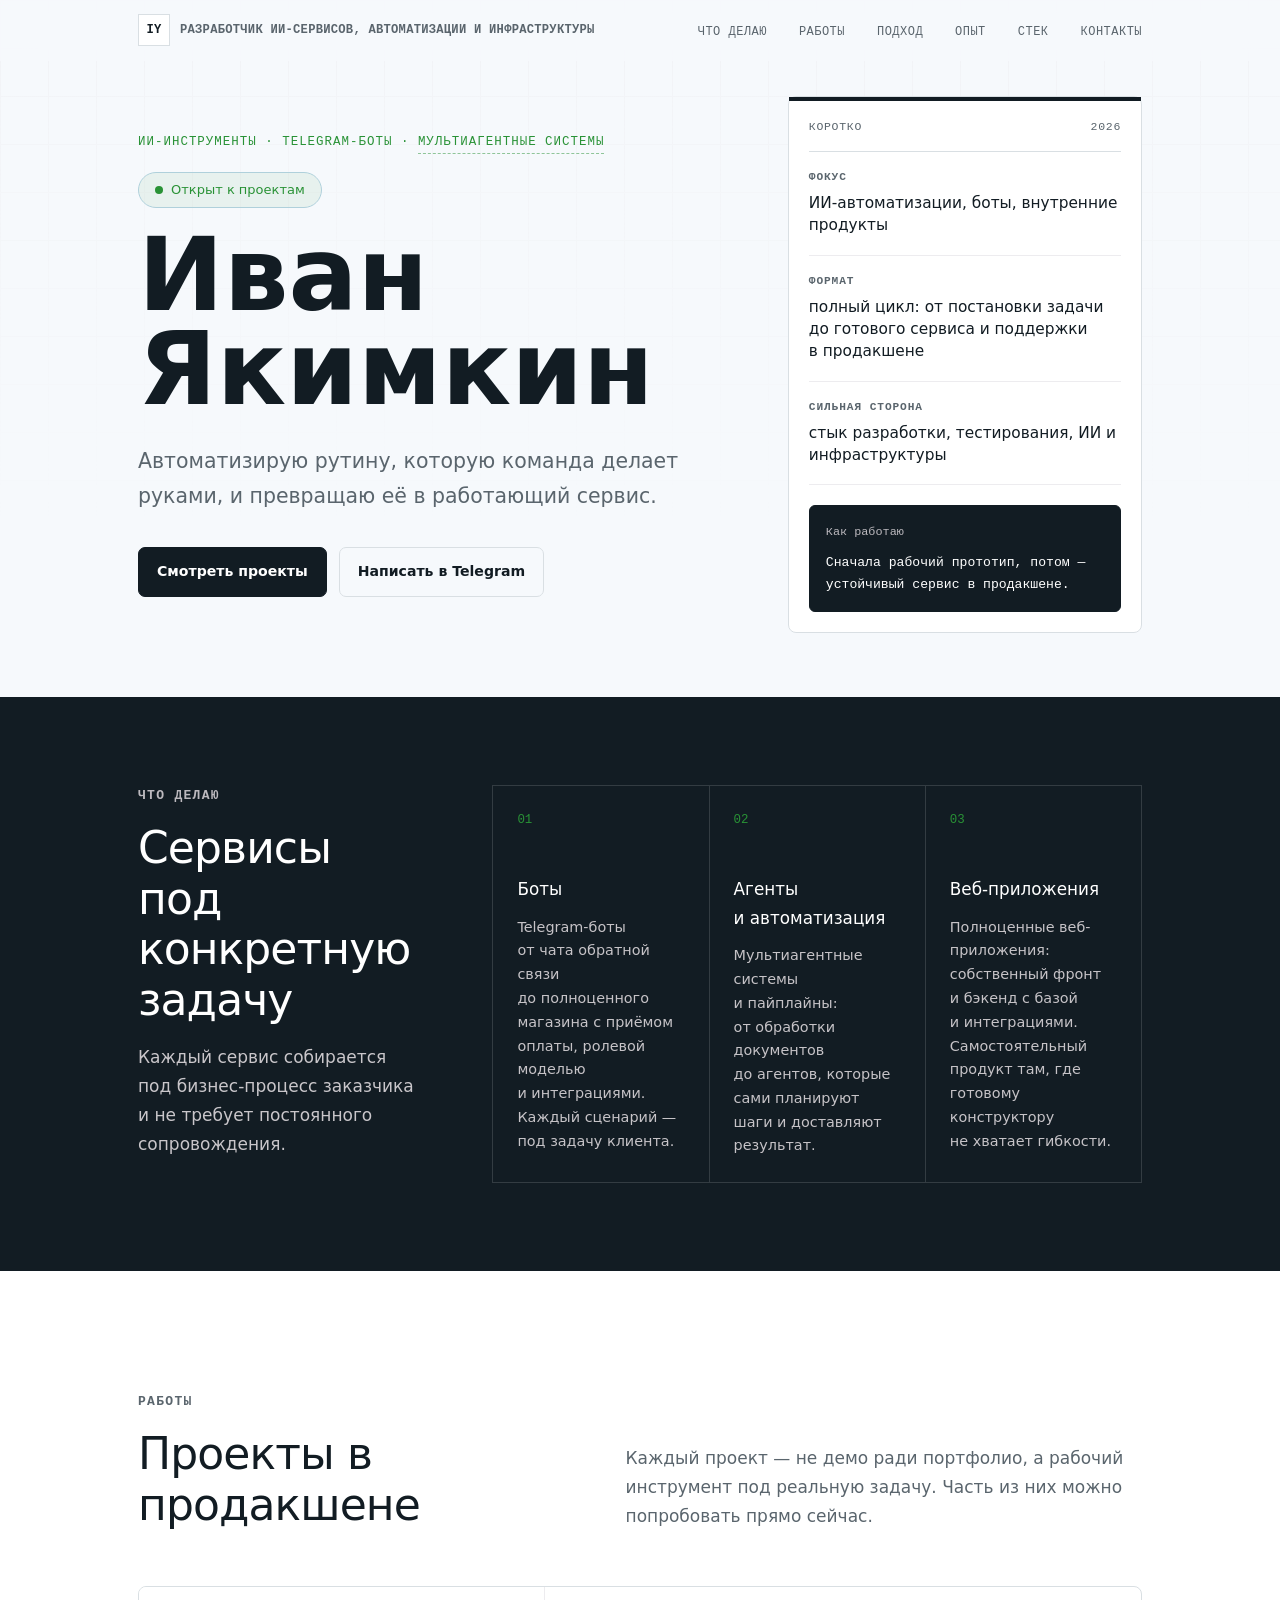
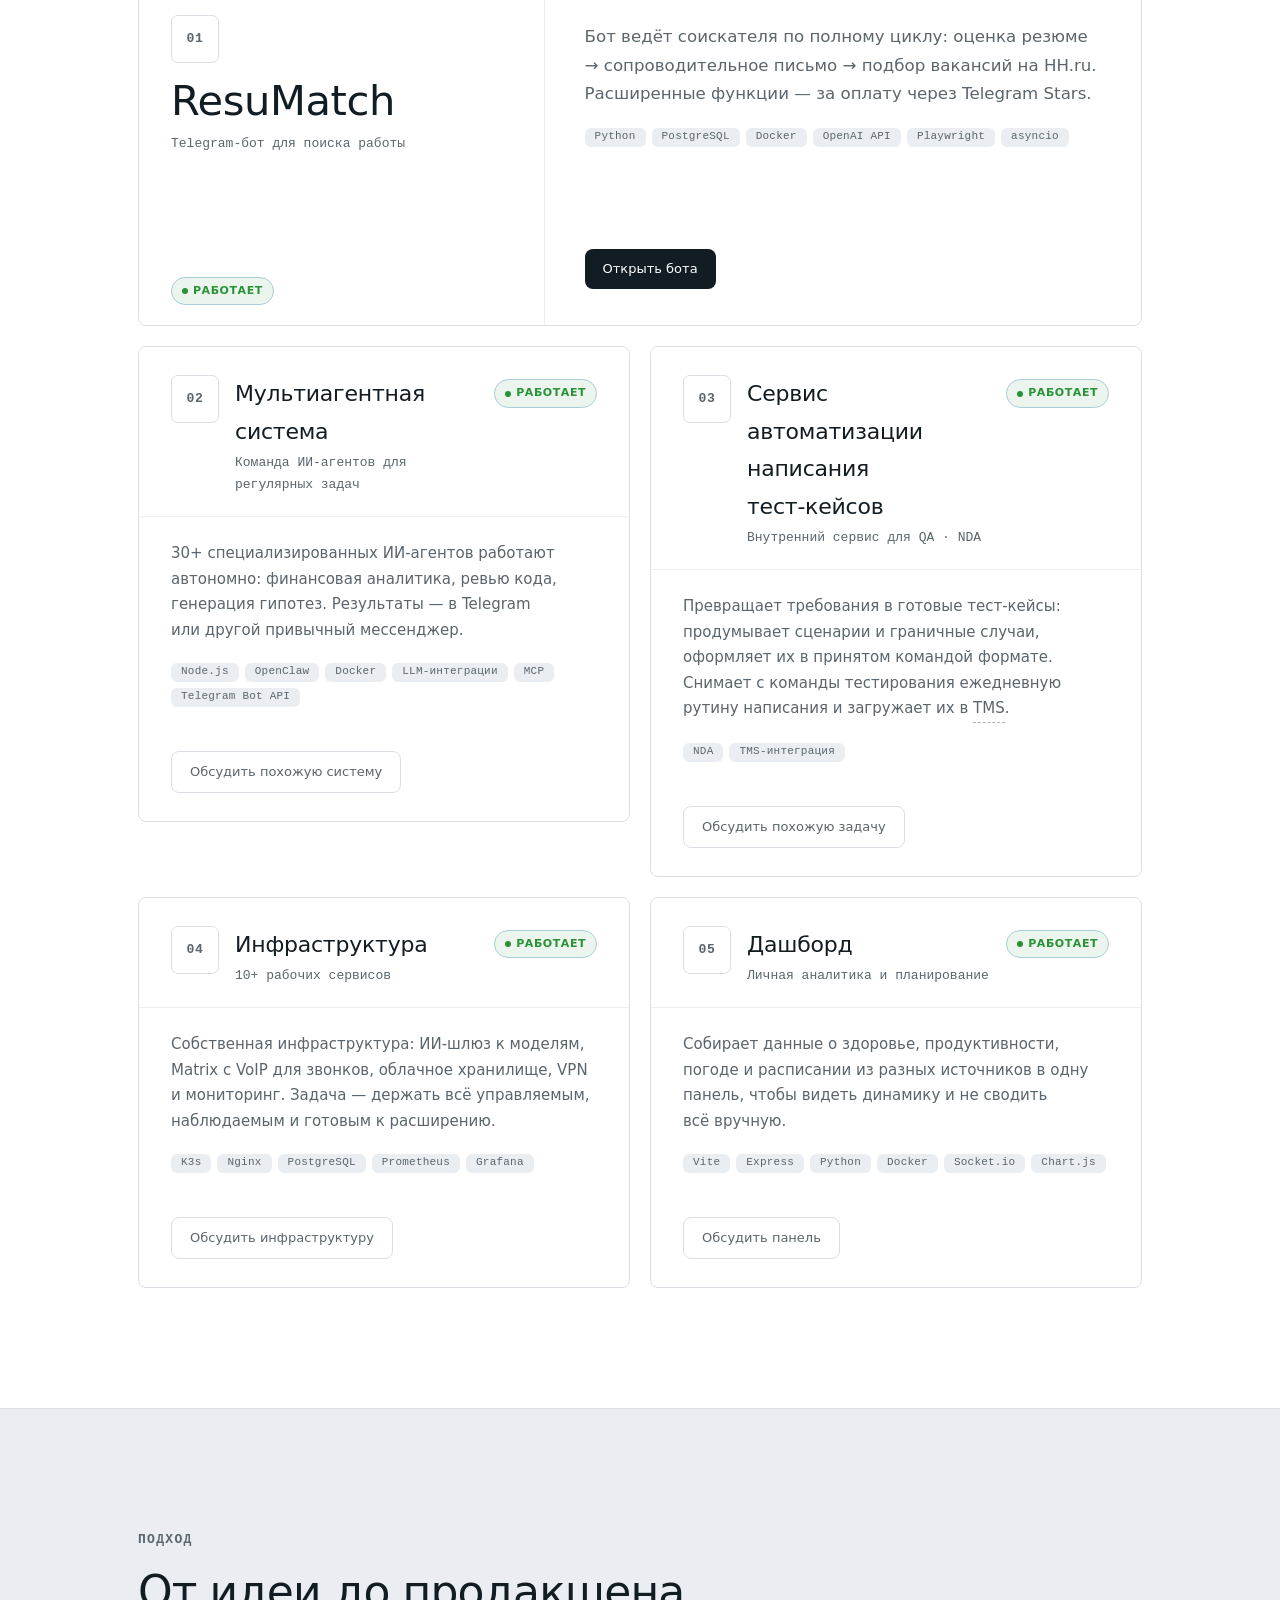
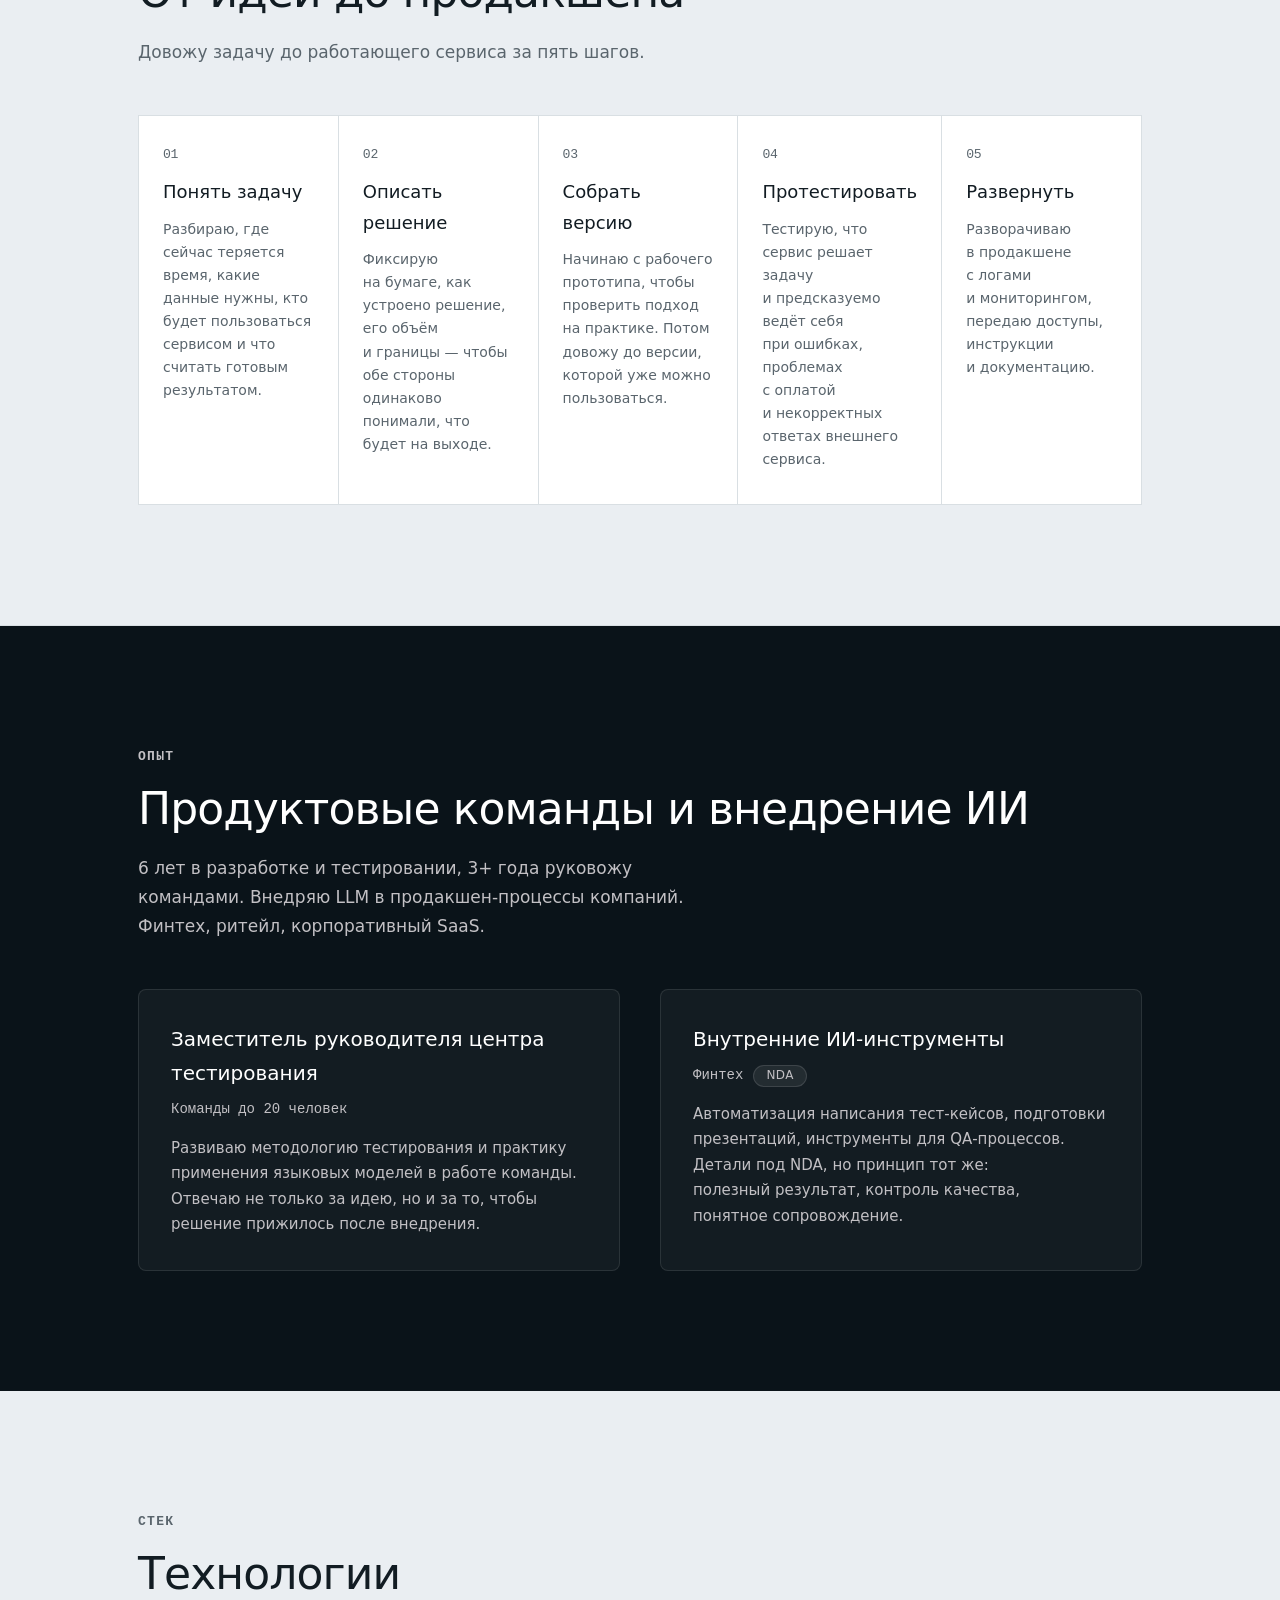
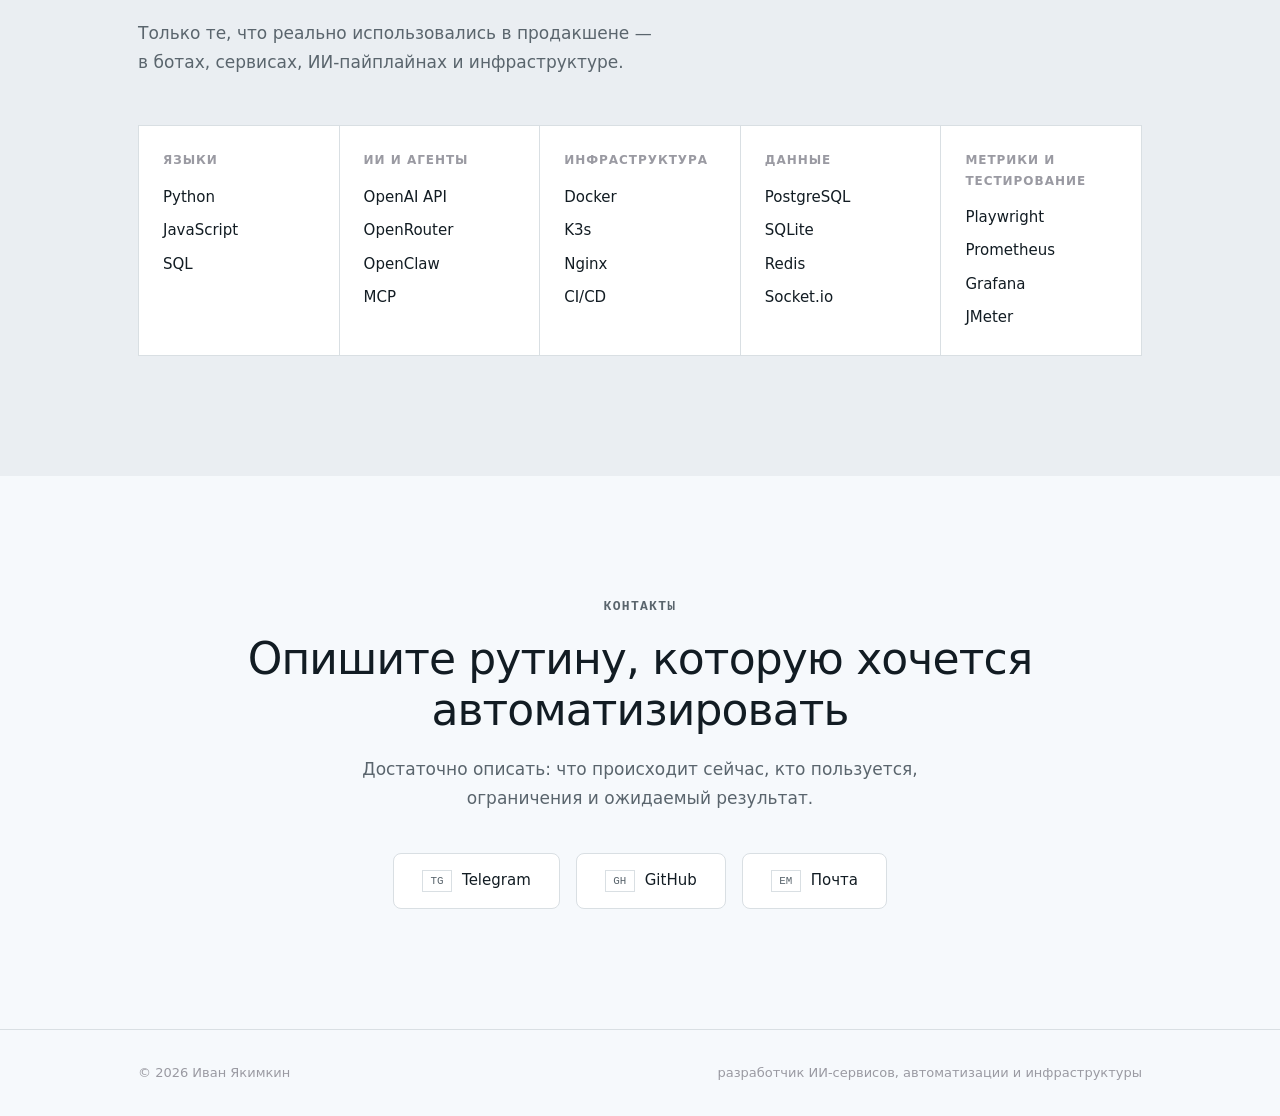
==== commit 4d3dab71: "Compact mobile layout and add social meta tags - Process, projects and capabilities sections become " ====
--- a/index.html
+++ b/index.html
@@ -6,6 +6,24 @@
   <meta name="viewport" content="width=device-width, initial-scale=1.0" />
   <title>Иван Якимкин — разработчик ИИ-сервисов, автоматизации и инфраструктуры</title>
   <meta name="description"
+    content="Превращаю ручные процессы команд в сервисы: Telegram-боты, ИИ-инструменты, мультиагентные системы и собственная инфраструктура." />
+  <link rel="canonical" href="https://ivanyakimkin.ru/" />
+
+  <!-- Open Graph -->
+  <meta property="og:type" content="website" />
+  <meta property="og:url" content="https://ivanyakimkin.ru/" />
+  <meta property="og:site_name" content="Иван Якимкин" />
+  <meta property="og:locale" content="ru_RU" />
+  <meta property="og:title"
+    content="Иван Якимкин — разработчик ИИ-сервисов, автоматизации и инфраструктуры" />
+  <meta property="og:description"
+    content="Превращаю ручные процессы команд в сервисы: Telegram-боты, ИИ-инструменты, мультиагентные системы и собственная инфраструктура." />
+
+  <!-- Twitter -->
+  <meta name="twitter:card" content="summary" />
+  <meta name="twitter:title"
+    content="Иван Якимкин — разработчик ИИ-сервисов, автоматизации и инфраструктуры" />
+  <meta name="twitter:description"
     content="Превращаю ручные процессы команд в сервисы: Telegram-боты, ИИ-инструменты, мультиагентные системы и собственная инфраструктура." />
   <style>
     /* ============================================
@@ -583,6 +601,11 @@
       align-items: start;
     }
 
+    /* Wrapper is transparent on desktop; becomes a swipe carousel on mobile */
+    .projects-scroller {
+      display: contents;
+    }
+
     /* Нижний ряд: выравниваем по ровному нижнему краю секции */
     #project-homelab,
     #project-dashboard {
@@ -786,9 +809,13 @@
       font-weight: 500;
       color: var(--text-secondary);
       background: var(--bg-secondary);
-      padding: 4px 10px;
+      padding: 3px 10px 5px;
       border-radius: 6px;
       letter-spacing: 0.02em;
+      display: inline-flex;
+      align-items: center;
+      justify-content: center;
+      line-height: 1;
     }
 
     /* Card footer with actions */
@@ -878,12 +905,18 @@
       margin-bottom: 8px;
     }
 
+    .experience-role-meta {
+      display: flex;
+      align-items: center;
+      gap: 10px;
+      margin-bottom: 14px;
+    }
+
     .experience-role-company {
       font-family: var(--font-mono);
       font-size: 0.875rem;
       font-weight: 500;
       color: var(--text-on-dark-muted);
-      margin-bottom: 14px;
     }
 
     .experience-role-desc {
@@ -895,16 +928,17 @@
     .nda-badge {
       display: inline-flex;
       align-items: center;
+      justify-content: center;
       gap: 6px;
       font-size: 0.75rem;
       font-weight: 500;
       color: var(--text-on-dark-muted);
       background: color-mix(in oklch, var(--surface) 7%, transparent);
       border: 1px solid color-mix(in oklch, var(--surface) 12%, transparent);
-      padding: 4px 12px;
+      padding: 3px 12px 5px;
       border-radius: 100px;
-      margin-top: 16px;
       letter-spacing: 0.03em;
+      line-height: 1;
     }
 
     /* ============================================
@@ -1076,16 +1110,51 @@
       transition-delay: 0.5s;
     }
 
+    .hero-description,
+    .project-card-desc,
+    .process-step-desc,
+    .experience-role-desc,
+    .section-subtitle {
+      text-wrap: pretty;
+    }
+
     /* ============================================
    Responsive
    ============================================ */
     @media (max-width: 768px) {
+      :root {
+        --section-padding: clamp(40px, 7vw, 64px);
+      }
+
       .projects-grid {
         grid-template-columns: 1fr;
+        gap: 24px;
+      }
+
+      .project-card-title {
+        font-size: 1.25rem;
+      }
+
+      .project-card--featured .project-card-title {
+        font-size: 1.5rem;
+      }
+
+      .project-card--featured .project-card-desc {
+        font-size: 0.95rem;
+      }
+
+      .project-card-desc {
+        line-height: 1.6;
+        margin-bottom: 16px;
+      }
+
+      .project-tags {
+        margin-bottom: 16px;
       }
 
       .projects-header {
         grid-template-columns: 1fr;
+        margin-bottom: 40px;
       }
 
       .project-card--featured {
@@ -1096,6 +1165,24 @@
         grid-row: auto;
         border-right: 0;
         border-bottom: 1px solid var(--border-light);
+        justify-content: flex-start;
+        gap: 14px;
+      }
+
+      .project-card--featured .project-card-header-text {
+        margin-top: 0;
+      }
+
+      .project-card-body {
+        padding: 20px 24px;
+      }
+
+      .project-card-footer {
+        padding: 0 24px 24px;
+      }
+
+      .project-card-header {
+        padding: 24px;
       }
 
       .capabilities-layout {
@@ -1106,8 +1193,23 @@
         grid-template-columns: 1fr;
       }
 
+      .capabilities {
+        padding: clamp(36px, 6vw, 56px) 0;
+      }
+
+      .capability-card {
+        min-height: auto;
+        padding: 18px 20px;
+      }
+
+      .capability-number {
+        margin-bottom: 12px;
+      }
+
       .experience-content {
         grid-template-columns: 1fr;
+        margin-top: 28px;
+        gap: 16px;
       }
 
       .nav-links {
@@ -1120,23 +1222,102 @@
 
       .stack-grid {
         grid-template-columns: repeat(2, minmax(0, 1fr));
-      }
-
+        margin-top: 24px;
+      }
+
+      .stack-category {
+        padding: 18px;
+      }
+
+      .process-grid {
+        margin-top: 32px;
+      }
+
+      /* ── Hero compaction ── */
       .hero {
         min-height: auto;
-        padding-top: 112px;
+        padding-top: 96px;
+        padding-bottom: clamp(36px, 5vw, 56px);
       }
 
       .hero-grid {
         grid-template-columns: 1fr;
+        gap: 28px;
       }
 
       .hero-title {
-        font-size: clamp(3rem, 16vw, 4.6rem);
+        font-size: clamp(2.2rem, 9vw, 3rem);
+        margin-bottom: 16px;
+        text-wrap: balance;
+      }
+
+      .hero-eyebrow {
+        margin-bottom: 14px;
+        font-size: 0.75rem;
+      }
+
+      .hero-description {
+        margin-bottom: 20px;
+        font-size: 1rem;
       }
 
       .hero-panel {
-        padding: 18px;
+        padding: 16px;
+      }
+
+      .hero-panel::before {
+        margin: -16px -16px 14px;
+      }
+
+      .hero-brief div {
+        padding: 9px 0;
+      }
+
+      .hero-brief dt {
+        margin-bottom: 4px;
+        font-size: 0.7rem;
+      }
+
+      .hero-brief dd {
+        font-size: 0.88rem;
+      }
+
+      .hero-terminal {
+        margin-top: 14px;
+        padding: 12px;
+      }
+
+      .hero-terminal span {
+        margin-bottom: 6px;
+        font-size: 0.68rem;
+      }
+
+      .hero-terminal p {
+        font-size: 0.78rem;
+      }
+
+      .hero-panel-top {
+        padding-bottom: 12px;
+      }
+
+      /* ── Section headers ── */
+      .section-eyebrow {
+        margin-bottom: 10px;
+        font-size: 0.75rem;
+      }
+
+      .section-title {
+        font-size: 1.75rem;
+        margin-bottom: 16px;
+        text-wrap: balance;
+      }
+
+      .section-subtitle {
+        font-size: 1rem;
+      }
+
+      .contact .section-subtitle {
+        margin: 0 auto 32px;
       }
 
       .footer-inner {
@@ -1146,9 +1327,15 @@
       }
     }
 
-    @media (max-width: 480px) {
+    @media (max-width: 600px) {
       .stack-grid {
         grid-template-columns: 1fr;
+      }
+
+      .stack-category-items {
+        display: grid;
+        grid-template-columns: repeat(2, 1fr);
+        gap: 8px 16px;
       }
 
       .hero-cta {
@@ -1278,6 +1465,11 @@
       font-size: 0.875rem;
       color: var(--text-secondary);
       line-height: 1.65;
+    }
+
+    /* Carousel dots — shown only on mobile (see media query) */
+    .carousel-dots {
+      display: none;
     }
 
     /* ============================================
@@ -1407,16 +1599,16 @@
 
       /* Reduce project featured card paddings */
       .project-card--featured .project-card-body {
-        padding: 24px 20px;
+        padding: 18px 20px;
       }
 
       .project-card--featured .project-card-footer {
-        padding: 0 20px 24px;
+        padding: 0 20px 18px;
       }
 
       /* Reduce role card padding */
       .experience-role {
-        padding: 24px 20px;
+        padding: 20px;
       }
 
       /* Tooltips snackbar behavior on mobile */
@@ -1444,6 +1636,7 @@
     }
 
     @media (max-width: 600px) {
+
       /* Card header grid layout to prevent text squeezing */
       .project-card-header {
         display: grid;
@@ -1456,6 +1649,8 @@
       .project-icon {
         grid-column: 1;
         grid-row: 1;
+        width: 40px;
+        height: 40px;
       }
 
       .project-card-header-text {
@@ -1472,25 +1667,170 @@
       }
 
       .project-card-body {
-        padding: 20px 20px;
+        padding: 18px 20px;
       }
 
       .project-card-footer {
-        padding: 0 20px 20px;
-      }
-    }
-
-    @media (max-width: 480px) {
+        padding: 0 20px 18px;
+      }
+    }
+
+    @media (max-width: 600px) {
+
       /* Contact buttons full width */
       .contact-link {
         width: 100%;
         justify-content: center;
       }
 
-      /* Reset grid span to 1 column for stack and process grid on mobile */
+      /* Reset grid span to 1 column for stack on mobile */
       .process-step:nth-child(5),
       .stack-category:nth-child(5) {
         grid-column: auto;
+      }
+
+      /* Process → horizontal swipe carousel */
+      .process-grid {
+        display: flex;
+        position: relative;
+        gap: 12px;
+        margin-top: 28px;
+        border: 0;
+        overflow-x: auto;
+        scroll-snap-type: x mandatory;
+        -webkit-overflow-scrolling: touch;
+        padding: 0 0 4px;
+        scrollbar-width: none;
+      }
+
+      .process-grid::-webkit-scrollbar {
+        display: none;
+      }
+
+      .process-step {
+        flex: 0 0 82%;
+        scroll-snap-align: start;
+        border: 1px solid var(--border);
+        border-radius: 10px;
+        padding: 24px 20px;
+      }
+
+      /* Keep off-screen carousel cards visible (no reveal cascade here) */
+      .process-step.reveal {
+        opacity: 1;
+        transform: none;
+      }
+
+      .carousel-dots {
+        display: flex;
+        justify-content: center;
+        gap: 8px;
+        margin-top: 20px;
+      }
+
+      .carousel-dot {
+        width: 7px;
+        height: 7px;
+        padding: 0;
+        border: 0;
+        border-radius: 50%;
+        background: var(--border);
+        cursor: pointer;
+        transition: background 0.25s var(--ease-out), transform 0.25s var(--ease-out);
+      }
+
+      .carousel-dot.active {
+        background: var(--accent);
+        transform: scale(1.3);
+      }
+
+      /* Projects → swipe carousel of the 4 non-featured cards */
+      .projects-scroller {
+        display: flex;
+        position: relative;
+        gap: 14px;
+        overflow-x: auto;
+        scroll-snap-type: x mandatory;
+        -webkit-overflow-scrolling: touch;
+        padding: 0 0 4px;
+        scrollbar-width: none;
+      }
+
+      .projects-scroller::-webkit-scrollbar {
+        display: none;
+      }
+
+      .projects-scroller>.project-card {
+        flex: 0 0 86%;
+        scroll-snap-align: start;
+        align-self: flex-start;
+        opacity: 1;
+        transform: none;
+      }
+
+      #project-homelab,
+      #project-dashboard {
+        align-self: flex-start;
+      }
+
+      /* Capabilities → swipe carousel (consistency with process/projects) */
+      .capabilities-grid {
+        display: flex;
+        position: relative;
+        gap: 12px;
+        border: 0;
+        overflow-x: auto;
+        scroll-snap-type: x mandatory;
+        -webkit-overflow-scrolling: touch;
+        padding: 0 0 4px;
+        scrollbar-width: none;
+      }
+
+      .capabilities-grid::-webkit-scrollbar {
+        display: none;
+      }
+
+      .capability-card {
+        flex: 0 0 85%;
+        scroll-snap-align: start;
+        align-self: flex-start;
+        border: 1px solid color-mix(in oklch, var(--surface) 14%, transparent);
+        border-radius: 10px;
+      }
+
+      .capability-card.reveal {
+        opacity: 1;
+        transform: none;
+      }
+
+      /* Stack → flat tag cloud (drop category cards on mobile, low visual weight) */
+      .stack-grid {
+        display: flex;
+        flex-wrap: wrap;
+        gap: 8px;
+        margin-top: 20px;
+        border: 0;
+      }
+
+      .stack-category {
+        display: contents;
+      }
+
+      .stack-category-title {
+        display: none;
+      }
+
+      .stack-category-items {
+        display: contents;
+      }
+
+      .stack-item {
+        border: 1px solid var(--border);
+        border-radius: 999px;
+        padding: 6px 12px;
+        background: var(--surface);
+        font-size: 0.85rem;
+        line-height: 1.2;
       }
     }
   </style>
@@ -1577,7 +1917,8 @@
       <div class="reveal">
         <p class="section-eyebrow">Что делаю</p>
         <h2 class="section-title">Сервисы под конкретную задачу</h2>
-        <p class="section-subtitle">Каждый сервис собирается под&nbsp;бизнес&#8209;процесс заказчика и&nbsp;не&nbsp;требует постоянного сопровождения.</p>
+        <p class="section-subtitle">Каждый сервис собирается под&nbsp;бизнес&#8209;процесс заказчика
+          и&nbsp;не&nbsp;требует постоянного сопровождения.</p>
       </div>
 
       <div class="capabilities-grid">
@@ -1590,7 +1931,8 @@
         <article class="capability-card reveal reveal-delay-2">
           <span class="capability-number">02</span>
           <h3>Агенты и&nbsp;автоматизация</h3>
-          <p>Мультиагентные системы и&nbsp;пайплайны: от&nbsp;обработки документов до&nbsp;агентов, которые сами планируют шаги и&nbsp;доставляют результат.</p>
+          <p>Мультиагентные системы и&nbsp;пайплайны: от&nbsp;обработки документов до&nbsp;агентов, которые сами
+            планируют шаги и&nbsp;доставляют результат.</p>
         </article>
         <article class="capability-card reveal reveal-delay-3">
           <span class="capability-number">03</span>
@@ -1610,7 +1952,8 @@
           <p class="section-eyebrow">Работы</p>
           <h2 class="section-title">Проекты в продакшене</h2>
         </div>
-        <p class="section-subtitle">Каждый проект — не&nbsp;демо ради портфолио, а&nbsp;рабочий инструмент под&nbsp;реальную задачу. Часть из&nbsp;них можно попробовать прямо сейчас.</p>
+        <p class="section-subtitle">Каждый проект — не&nbsp;демо ради портфолио, а&nbsp;рабочий инструмент
+          под&nbsp;реальную задачу. Часть из&nbsp;них можно попробовать прямо сейчас.</p>
       </div>
 
       <div class="projects-grid">
@@ -1627,7 +1970,8 @@
           </div>
           <div class="project-card-body">
             <p class="project-card-desc">Бот ведёт соискателя по&nbsp;полному циклу: оценка резюме → сопроводительное
-              письмо → подбор вакансий на&nbsp;HH.ru. Расширенные функции&nbsp;— за&nbsp;оплату через Telegram Stars.</p>
+              письмо → подбор вакансий на&nbsp;HH.ru. Расширенные функции&nbsp;— за&nbsp;оплату через Telegram Stars.
+            </p>
             <div class="project-tags">
               <span class="project-tag">Python</span>
               <span class="project-tag">PostgreSQL</span>
@@ -1645,123 +1989,128 @@
           </div>
         </article>
 
-        <!-- Card 2: Assistant System -->
-        <article class="project-card reveal reveal-delay-2" id="project-agents">
-          <div class="project-card-header">
-            <div class="project-icon">02</div>
-            <div class="project-card-header-text">
-              <h3 class="project-card-title">Мультиагентная система</h3>
-              <p class="project-card-type">Команда ИИ-агентов для регулярных задач</p>
+        <div class="projects-scroller">
+
+          <!-- Card 2: Assistant System -->
+          <article class="project-card reveal reveal-delay-2" id="project-agents">
+            <div class="project-card-header">
+              <div class="project-icon">02</div>
+              <div class="project-card-header-text">
+                <h3 class="project-card-title">Мультиагентная система</h3>
+                <p class="project-card-type">Команда ИИ-агентов для регулярных задач</p>
+              </div>
+              <span class="project-status project-status--live"><span class="project-status-dot"></span>Работает</span>
             </div>
-            <span class="project-status project-status--live"><span class="project-status-dot"></span>Работает</span>
-          </div>
-          <div class="project-card-body">
-            <p class="project-card-desc">30+ специализированных ИИ&#8209;агентов работают автономно: финансовая
-              аналитика, ревью кода, генерация гипотез. Результаты — в&nbsp;Telegram или&nbsp;другой привычный
-              мессенджер.</p>
-            <div class="project-tags">
-              <span class="project-tag">Node.js</span>
-              <span class="project-tag">OpenClaw</span>
-              <span class="project-tag">Docker</span>
-              <span class="project-tag">LLM-интеграции</span>
-              <span class="project-tag">MCP</span>
-              <span class="project-tag">Telegram Bot API</span>
+            <div class="project-card-body">
+              <p class="project-card-desc">30+ специализированных ИИ&#8209;агентов работают автономно: финансовая
+                аналитика, ревью кода, генерация гипотез. Результаты — в&nbsp;Telegram или&nbsp;другой привычный
+                мессенджер.</p>
+              <div class="project-tags">
+                <span class="project-tag">Node.js</span>
+                <span class="project-tag">OpenClaw</span>
+                <span class="project-tag">Docker</span>
+                <span class="project-tag">LLM-интеграции</span>
+                <span class="project-tag">MCP</span>
+                <span class="project-tag">Telegram Bot API</span>
+              </div>
             </div>
-          </div>
-          <div class="project-card-footer">
-            <a href="#contact" class="project-action project-action--secondary">
-              Обсудить похожую систему
-            </a>
-          </div>
-        </article>
-
-        <!-- Card 3: Test-case automation (NDA) -->
-        <article class="project-card reveal reveal-delay-3" id="project-testcases">
-          <div class="project-card-header">
-            <div class="project-icon">03</div>
-            <div class="project-card-header-text">
-              <h3 class="project-card-title">Сервис автоматизации написания тест&#8209;кейсов</h3>
-              <p class="project-card-type">Внутренний сервис для QA · NDA</p>
+            <div class="project-card-footer">
+              <a href="#contact" class="project-action project-action--secondary">
+                Обсудить похожую систему
+              </a>
             </div>
-            <span class="project-status project-status--live"><span class="project-status-dot"></span>Работает</span>
-          </div>
-          <div class="project-card-body">
-            <p class="project-card-desc">Превращает требования в&nbsp;готовые тест&#8209;кейсы: продумывает сценарии и&nbsp;граничные случаи,
-              оформляет их в&nbsp;принятом командой формате. Снимает с&nbsp;команды тестирования ежедневную рутину
-              написания и&nbsp;загружает их в&nbsp;<span class="tooltip">TMS<span
-                  class="tooltip-text">Система управления тестированием: хранит тест&#8209;кейсы и&nbsp;историю
-                  прогонов. Например, Test&nbsp;IT или&nbsp;TestRail.</span></span>.</p>
-            <div class="project-tags">
-              <span class="project-tag">NDA</span>
-              <span class="project-tag">TMS-интеграция</span>
+          </article>
+
+          <!-- Card 3: Test-case automation (NDA) -->
+          <article class="project-card reveal reveal-delay-3" id="project-testcases">
+            <div class="project-card-header">
+              <div class="project-icon">03</div>
+              <div class="project-card-header-text">
+                <h3 class="project-card-title">Сервис автоматизации написания тест&#8209;кейсов</h3>
+                <p class="project-card-type">Внутренний сервис для QA · NDA</p>
+              </div>
+              <span class="project-status project-status--live"><span class="project-status-dot"></span>Работает</span>
             </div>
-          </div>
-          <div class="project-card-footer">
-            <a href="#contact" class="project-action project-action--secondary">
-              Обсудить похожую задачу
-            </a>
-          </div>
-        </article>
-
-        <!-- Card 4: Infrastructure -->
-        <article class="project-card reveal reveal-delay-4" id="project-homelab">
-          <div class="project-card-header">
-            <div class="project-icon">04</div>
-            <div class="project-card-header-text">
-              <h3 class="project-card-title">Инфраструктура</h3>
-              <p class="project-card-type">10+ рабочих сервисов</p>
+            <div class="project-card-body">
+              <p class="project-card-desc">Превращает требования в&nbsp;готовые тест&#8209;кейсы: продумывает сценарии
+                и&nbsp;граничные случаи,
+                оформляет их в&nbsp;принятом командой формате. Снимает с&nbsp;команды тестирования ежедневную рутину
+                написания и&nbsp;загружает их в&nbsp;<span class="tooltip">TMS<span class="tooltip-text">Система
+                    управления тестированием: хранит тест&#8209;кейсы и&nbsp;историю
+                    прогонов. Например, Test&nbsp;IT или&nbsp;TestRail.</span></span>.</p>
+              <div class="project-tags">
+                <span class="project-tag">NDA</span>
+                <span class="project-tag">TMS-интеграция</span>
+              </div>
             </div>
-            <span class="project-status project-status--live"><span class="project-status-dot"></span>Работает</span>
-          </div>
-          <div class="project-card-body">
-            <p class="project-card-desc">Собственная инфраструктура: ИИ&#8209;шлюз к&nbsp;моделям,
-              Matrix с&nbsp;VoIP для звонков, облачное хранилище, VPN и&nbsp;мониторинг. Задача&nbsp;— держать всё
-              управляемым,
-              наблюдаемым и&nbsp;готовым к&nbsp;расширению.</p>
-            <div class="project-tags">
-              <span class="project-tag">K3s</span>
-              <span class="project-tag">Nginx</span>
-              <span class="project-tag">PostgreSQL</span>
-              <span class="project-tag">Prometheus</span>
-              <span class="project-tag">Grafana</span>
+            <div class="project-card-footer">
+              <a href="#contact" class="project-action project-action--secondary">
+                Обсудить похожую задачу
+              </a>
             </div>
-          </div>
-          <div class="project-card-footer">
-            <a href="#contact" class="project-action project-action--secondary">
-              Обсудить инфраструктуру
-            </a>
-          </div>
-        </article>
-
-        <!-- Card 5: Day Panel -->
-        <article class="project-card reveal reveal-delay-4" id="project-dashboard">
-          <div class="project-card-header">
-            <div class="project-icon">05</div>
-            <div class="project-card-header-text">
-              <h3 class="project-card-title">Дашборд</h3>
-              <p class="project-card-type">Личная аналитика и планирование</p>
+          </article>
+
+          <!-- Card 4: Infrastructure -->
+          <article class="project-card reveal reveal-delay-4" id="project-homelab">
+            <div class="project-card-header">
+              <div class="project-icon">04</div>
+              <div class="project-card-header-text">
+                <h3 class="project-card-title">Инфраструктура</h3>
+                <p class="project-card-type">10+ рабочих сервисов</p>
+              </div>
+              <span class="project-status project-status--live"><span class="project-status-dot"></span>Работает</span>
             </div>
-            <span class="project-status project-status--live"><span class="project-status-dot"></span>Работает</span>
-          </div>
-          <div class="project-card-body">
-            <p class="project-card-desc">Собирает данные о&nbsp;здоровье, продуктивности, погоде и&nbsp;расписании
-              из&nbsp;разных источников в&nbsp;одну панель, чтобы видеть динамику и&nbsp;не&nbsp;сводить
-              всё вручную.</p>
-            <div class="project-tags">
-              <span class="project-tag">Vite</span>
-              <span class="project-tag">Express</span>
-              <span class="project-tag">Python</span>
-              <span class="project-tag">Docker</span>
-              <span class="project-tag">Socket.io</span>
-              <span class="project-tag">Chart.js</span>
+            <div class="project-card-body">
+              <p class="project-card-desc">Собственная инфраструктура: ИИ&#8209;шлюз к&nbsp;моделям,
+                Matrix с&nbsp;VoIP для звонков, облачное хранилище, VPN и&nbsp;мониторинг. Задача&nbsp;— держать всё
+                управляемым,
+                наблюдаемым и&nbsp;готовым к&nbsp;расширению.</p>
+              <div class="project-tags">
+                <span class="project-tag">K3s</span>
+                <span class="project-tag">Nginx</span>
+                <span class="project-tag">PostgreSQL</span>
+                <span class="project-tag">Prometheus</span>
+                <span class="project-tag">Grafana</span>
+              </div>
             </div>
-          </div>
-          <div class="project-card-footer">
-            <a href="#contact" class="project-action project-action--secondary">
-              Обсудить панель
-            </a>
-          </div>
-        </article>
+            <div class="project-card-footer">
+              <a href="#contact" class="project-action project-action--secondary">
+                Обсудить инфраструктуру
+              </a>
+            </div>
+          </article>
+
+          <!-- Card 5: Day Panel -->
+          <article class="project-card reveal reveal-delay-4" id="project-dashboard">
+            <div class="project-card-header">
+              <div class="project-icon">05</div>
+              <div class="project-card-header-text">
+                <h3 class="project-card-title">Дашборд</h3>
+                <p class="project-card-type">Личная аналитика и планирование</p>
+              </div>
+              <span class="project-status project-status--live"><span class="project-status-dot"></span>Работает</span>
+            </div>
+            <div class="project-card-body">
+              <p class="project-card-desc">Собирает данные о&nbsp;здоровье, продуктивности, погоде и&nbsp;расписании
+                из&nbsp;разных источников в&nbsp;одну панель, чтобы видеть динамику и&nbsp;не&nbsp;сводить
+                всё вручную.</p>
+              <div class="project-tags">
+                <span class="project-tag">Vite</span>
+                <span class="project-tag">Express</span>
+                <span class="project-tag">Python</span>
+                <span class="project-tag">Docker</span>
+                <span class="project-tag">Socket.io</span>
+                <span class="project-tag">Chart.js</span>
+              </div>
+            </div>
+            <div class="project-card-footer">
+              <a href="#contact" class="project-action project-action--secondary">
+                Обсудить панель
+              </a>
+            </div>
+          </article>
+
+        </div>
 
       </div>
     </div>
@@ -1786,7 +2135,8 @@
         <div class="process-step reveal reveal-delay-2">
           <span class="process-step-number">02</span>
           <h3 class="process-step-title">Описать решение</h3>
-          <p class="process-step-desc">Фиксирую на&nbsp;бумаге, как устроено решение, его объём и&nbsp;границы — чтобы обе
+          <p class="process-step-desc">Фиксирую на&nbsp;бумаге, как устроено решение, его объём и&nbsp;границы — чтобы
+            обе
             стороны одинаково понимали, что будет на&nbsp;выходе.</p>
         </div>
         <div class="process-step reveal reveal-delay-3">
@@ -1798,14 +2148,16 @@
         <div class="process-step reveal reveal-delay-4">
           <span class="process-step-number">04</span>
           <h3 class="process-step-title">Протестировать</h3>
-          <p class="process-step-desc">Тестирую, что сервис решает задачу и&nbsp;предсказуемо ведёт себя при&nbsp;ошибках,
-             проблемах с&nbsp;оплатой и&nbsp;некорректных ответах внешнего
+          <p class="process-step-desc">Тестирую, что сервис решает задачу и&nbsp;предсказуемо ведёт себя
+            при&nbsp;ошибках,
+            проблемах с&nbsp;оплатой и&nbsp;некорректных ответах внешнего
             сервиса.</p>
         </div>
         <div class="process-step reveal reveal-delay-5">
           <span class="process-step-number">05</span>
           <h3 class="process-step-title">Развернуть</h3>
-          <p class="process-step-desc">Разворачиваю в&nbsp;продакшене с&nbsp;логами и&nbsp;мониторингом, передаю доступы,
+          <p class="process-step-desc">Разворачиваю в&nbsp;продакшене с&nbsp;логами и&nbsp;мониторингом, передаю
+            доступы,
             инструкции и&nbsp;документацию.</p>
         </div>
       </div>
@@ -1818,16 +2170,19 @@
       <div class="reveal">
         <p class="section-eyebrow">Опыт</p>
         <h2 class="section-title">Продуктовые команды и&nbsp;внедрение ИИ</h2>
-        <p class="section-subtitle">6&nbsp;лет в&nbsp;разработке и&nbsp;тестировании, 3+ года руковожу командами. Внедряю LLM в&nbsp;продакшен&#8209;процессы компаний. Финтех, ритейл, корпоративный
+        <p class="section-subtitle">6&nbsp;лет в&nbsp;разработке и&nbsp;тестировании, 3+ года руковожу командами.
+          Внедряю LLM в&nbsp;продакшен&#8209;процессы компаний. Финтех, ритейл, корпоративный
           SaaS.</p>
       </div>
 
       <div class="experience-content">
         <div class="experience-role reveal reveal-delay-1">
           <h3 class="experience-role-title">Заместитель руководителя центра тестирования</h3>
-          <p class="experience-role-company">Команды до&nbsp;20&nbsp;человек</p>
+          <div class="experience-role-meta">
+            <span class="experience-role-company">Команды до&nbsp;20&nbsp;человек</span>
+          </div>
           <p class="experience-role-desc">
-            Развиваю методологию &nbsp;тестированя и&nbsp;практику применения языковых
+            Развиваю методологию тестирования и&nbsp;практику применения языковых
             моделей в&nbsp;работе команды. Отвечаю не&nbsp;только за&nbsp;идею, но&nbsp;и&nbsp;за&nbsp;то, чтобы решение
             прижилось после внедрения.
           </p>
@@ -1835,15 +2190,15 @@
 
         <div class="experience-role reveal reveal-delay-2">
           <h3 class="experience-role-title">Внутренние ИИ&#8209;инструменты</h3>
-          <p class="experience-role-company">Финтех</p>
+          <div class="experience-role-meta">
+            <span class="experience-role-company">Финтех</span>
+            <span class="nda-badge">NDA</span>
+          </div>
           <p class="experience-role-desc">
             Автоматизация написания тест&#8209;кейсов, подготовки презентаций, инструменты для
             QA&#8209;процессов. Детали под NDA, но принцип тот же: полезный результат, контроль качества, понятное
             сопровождение.
           </p>
-          <span class="nda-badge">
-            NDA
-          </span>
         </div>
       </div>
     </div>
@@ -1865,7 +2220,6 @@
           <div class="stack-category-items">
             <span class="stack-item">Python</span>
             <span class="stack-item">JavaScript</span>
-            <span class="stack-item">Node.js</span>
             <span class="stack-item">SQL</span>
           </div>
         </div>
@@ -1901,7 +2255,7 @@
         </div>
 
         <div class="stack-category reveal reveal-delay-1">
-          <h3 class="stack-category-title">Проверка и наблюдение</h3>
+          <h3 class="stack-category-title">Метрики и тестирование</h3>
           <div class="stack-category-items">
             <span class="stack-item">Playwright</span>
             <span class="stack-item">Prometheus</span>
@@ -1928,11 +2282,11 @@
           <span class="contact-link-code">TG</span>
           Telegram
         </a>
-        <a href="https://github.com/Gigglin" target="_blank" rel="noopener" class="contact-link" id="contact-github">
+        <a href="https://github.com/Gi99lin" target="_blank" rel="noopener" class="contact-link" id="contact-github">
           <span class="contact-link-code">GH</span>
           GitHub
         </a>
-        <a href="mailto:ivan@yakimkin.dev" class="contact-link" id="contact-email">
+        <a href="mailto:i.yakimkin@yandex.ru" class="contact-link" id="contact-email">
           <span class="contact-link-code">EM</span>
           Почта
         </a>
@@ -2033,6 +2387,39 @@
           }
         });
       });
+
+      // ── Swipe carousels (mobile): process steps + project cards + capabilities ──
+      function setupCarousel(scroller, itemSelector) {
+        if (!scroller) return;
+        const items = Array.from(scroller.querySelectorAll(itemSelector));
+        if (items.length < 2) return;
+        const dots = document.createElement('div');
+        dots.className = 'carousel-dots';
+        items.forEach((_, i) => {
+          const dot = document.createElement('button');
+          dot.type = 'button';
+          dot.className = 'carousel-dot' + (i === 0 ? ' active' : '');
+          dot.setAttribute('aria-label', 'Слайд ' + (i + 1));
+          dot.addEventListener('click', () => {
+            scroller.scrollTo({ left: items[i].offsetLeft, behavior: 'smooth' });
+          });
+          dots.appendChild(dot);
+        });
+        scroller.insertAdjacentElement('afterend', dots);
+        const dotEls = Array.from(dots.children);
+        scroller.addEventListener('scroll', () => {
+          const x = scroller.scrollLeft;
+          let active = 0;
+          items.forEach((s, i) => {
+            if (Math.abs(s.offsetLeft - x) < Math.abs(items[active].offsetLeft - x)) active = i;
+          });
+          dotEls.forEach((d, i) => d.classList.toggle('active', i === active));
+        }, { passive: true });
+      }
+
+      setupCarousel(document.querySelector('.process-grid'), '.process-step');
+      setupCarousel(document.querySelector('.projects-scroller'), '.project-card');
+      setupCarousel(document.querySelector('.capabilities-grid'), '.capability-card');
     });
   </script>
 </body>
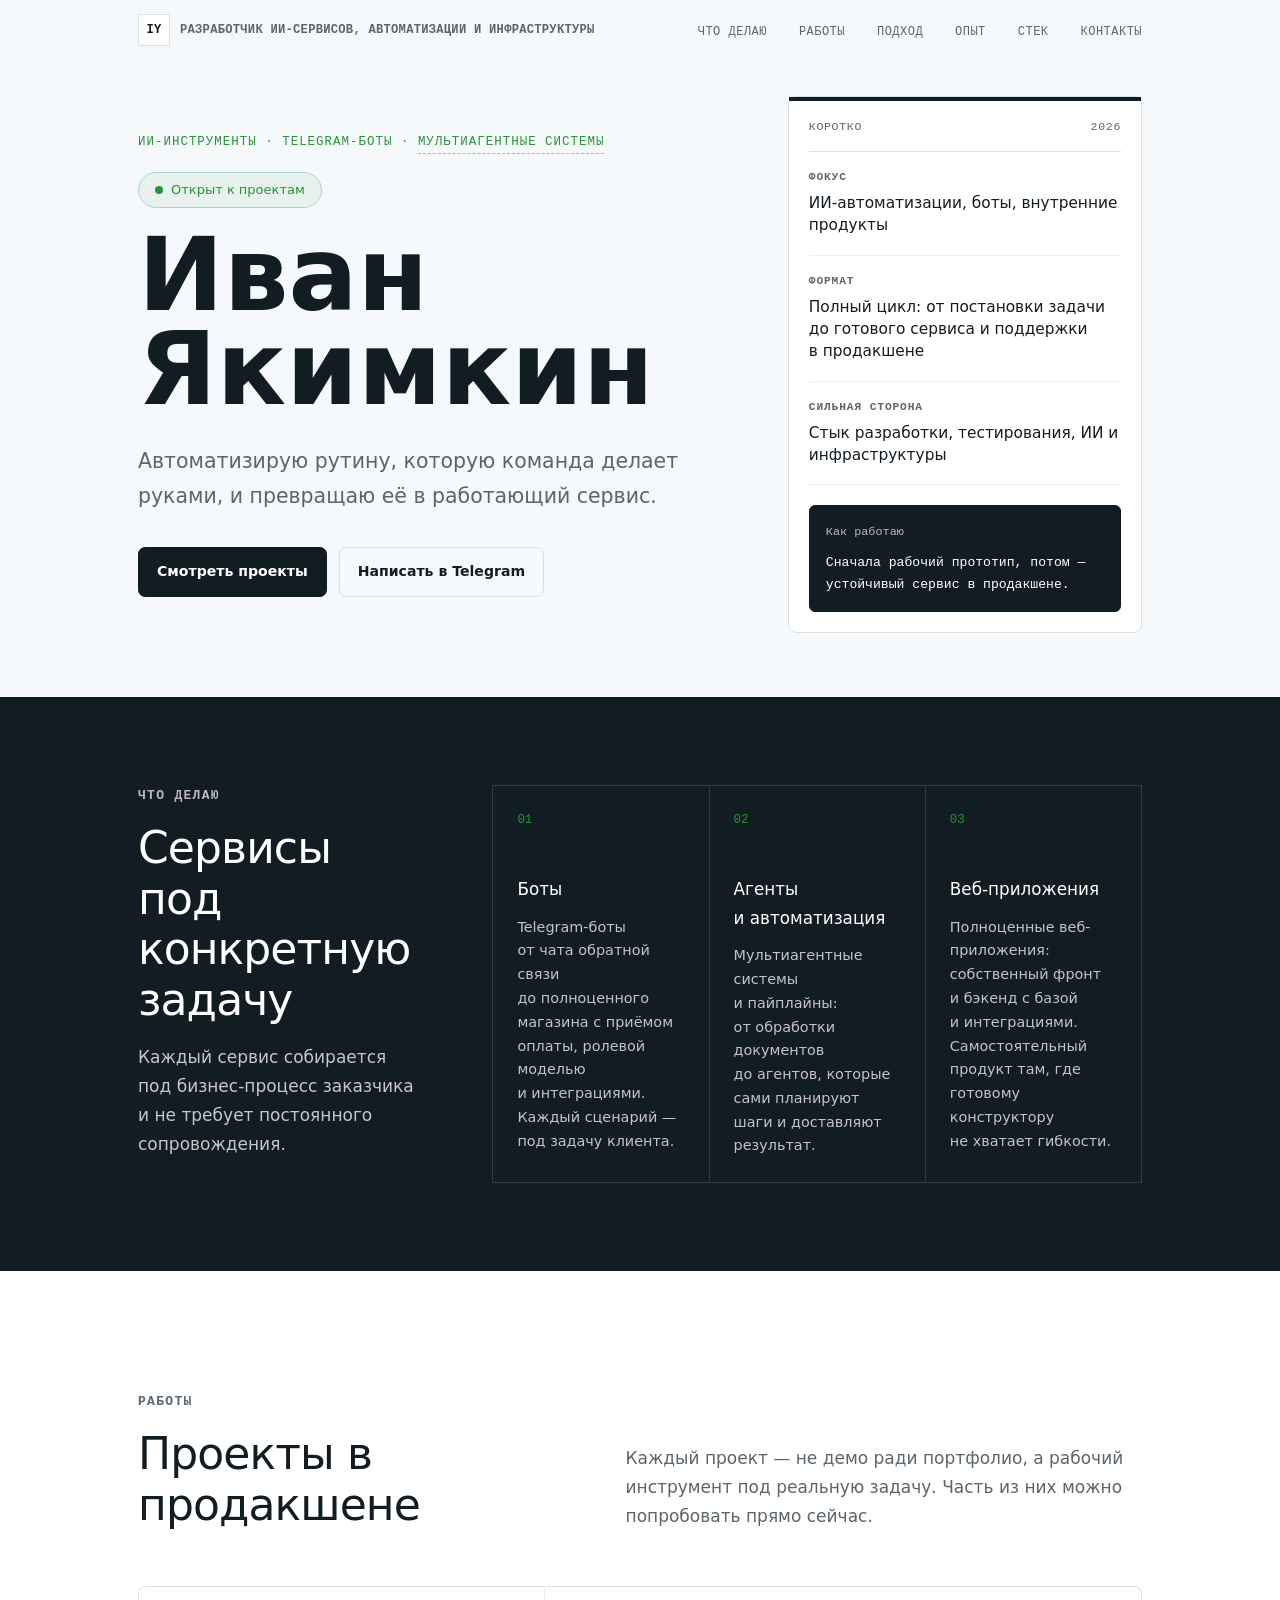
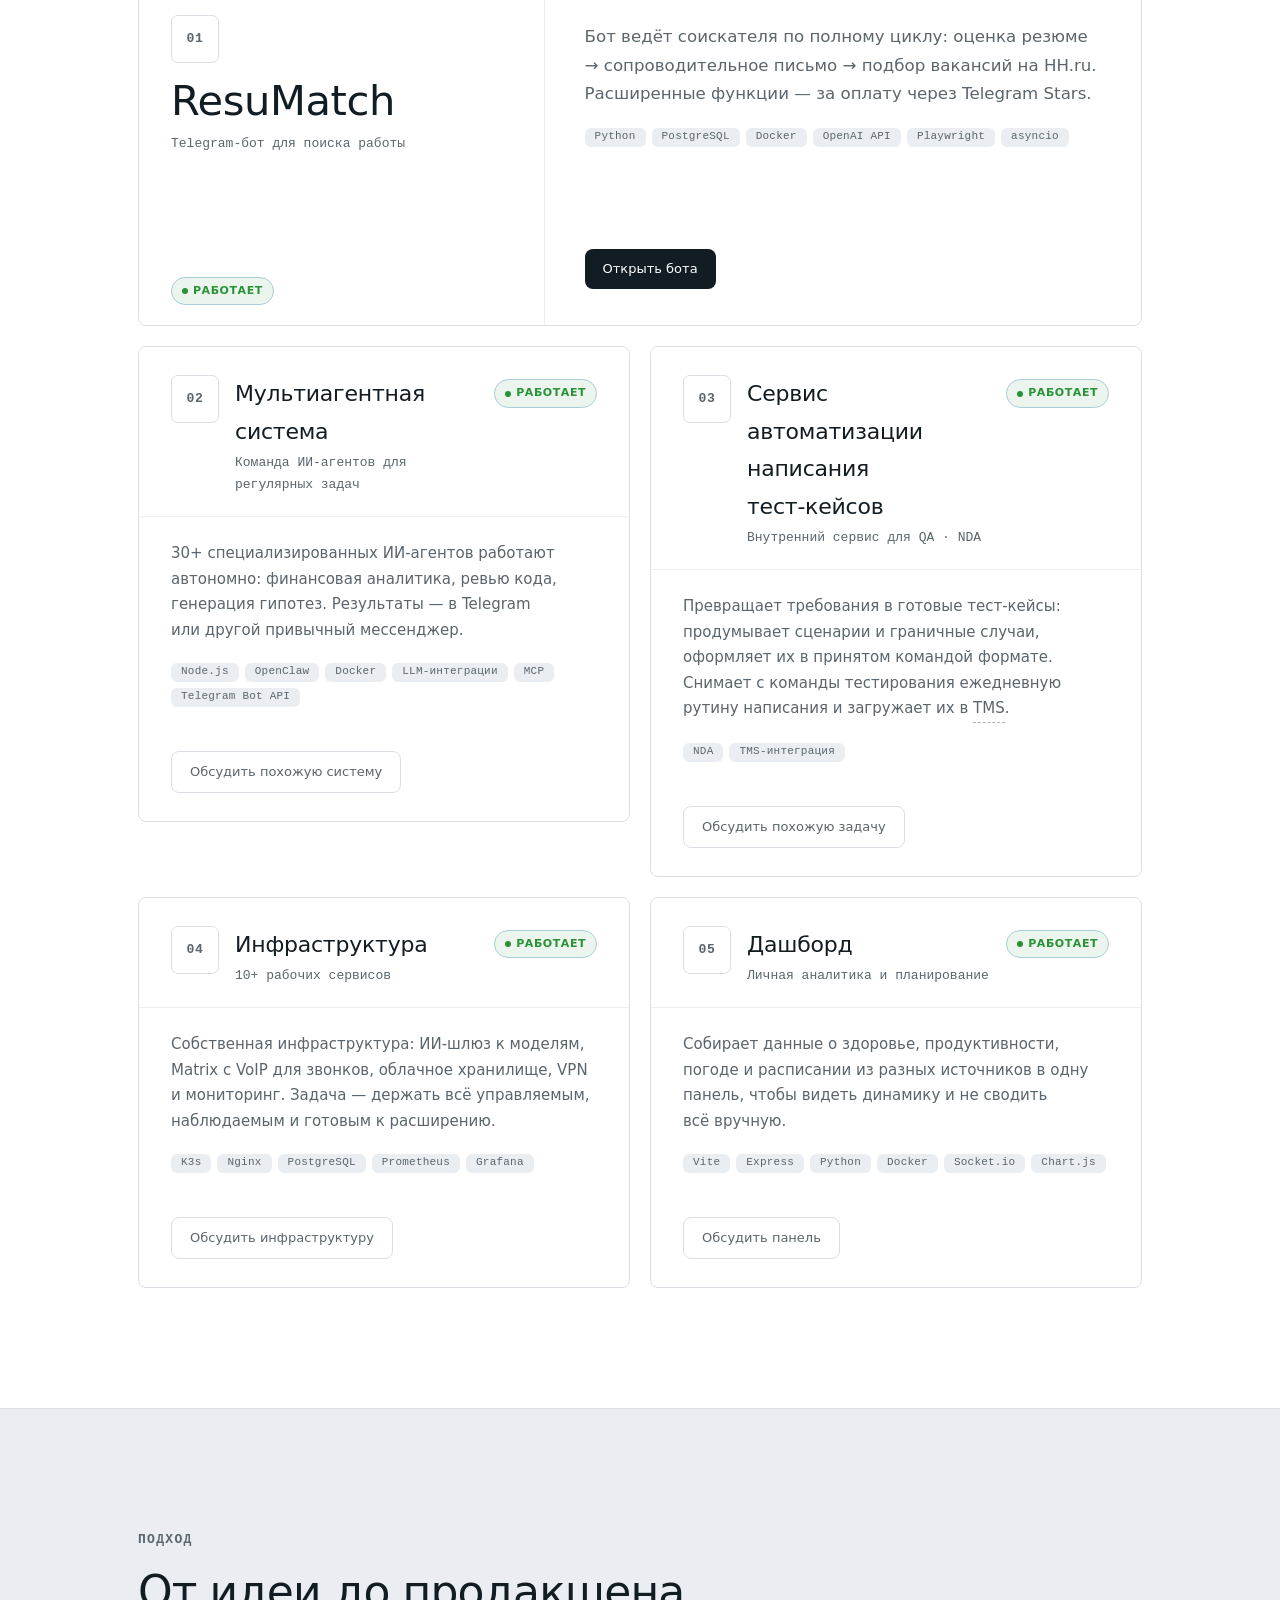
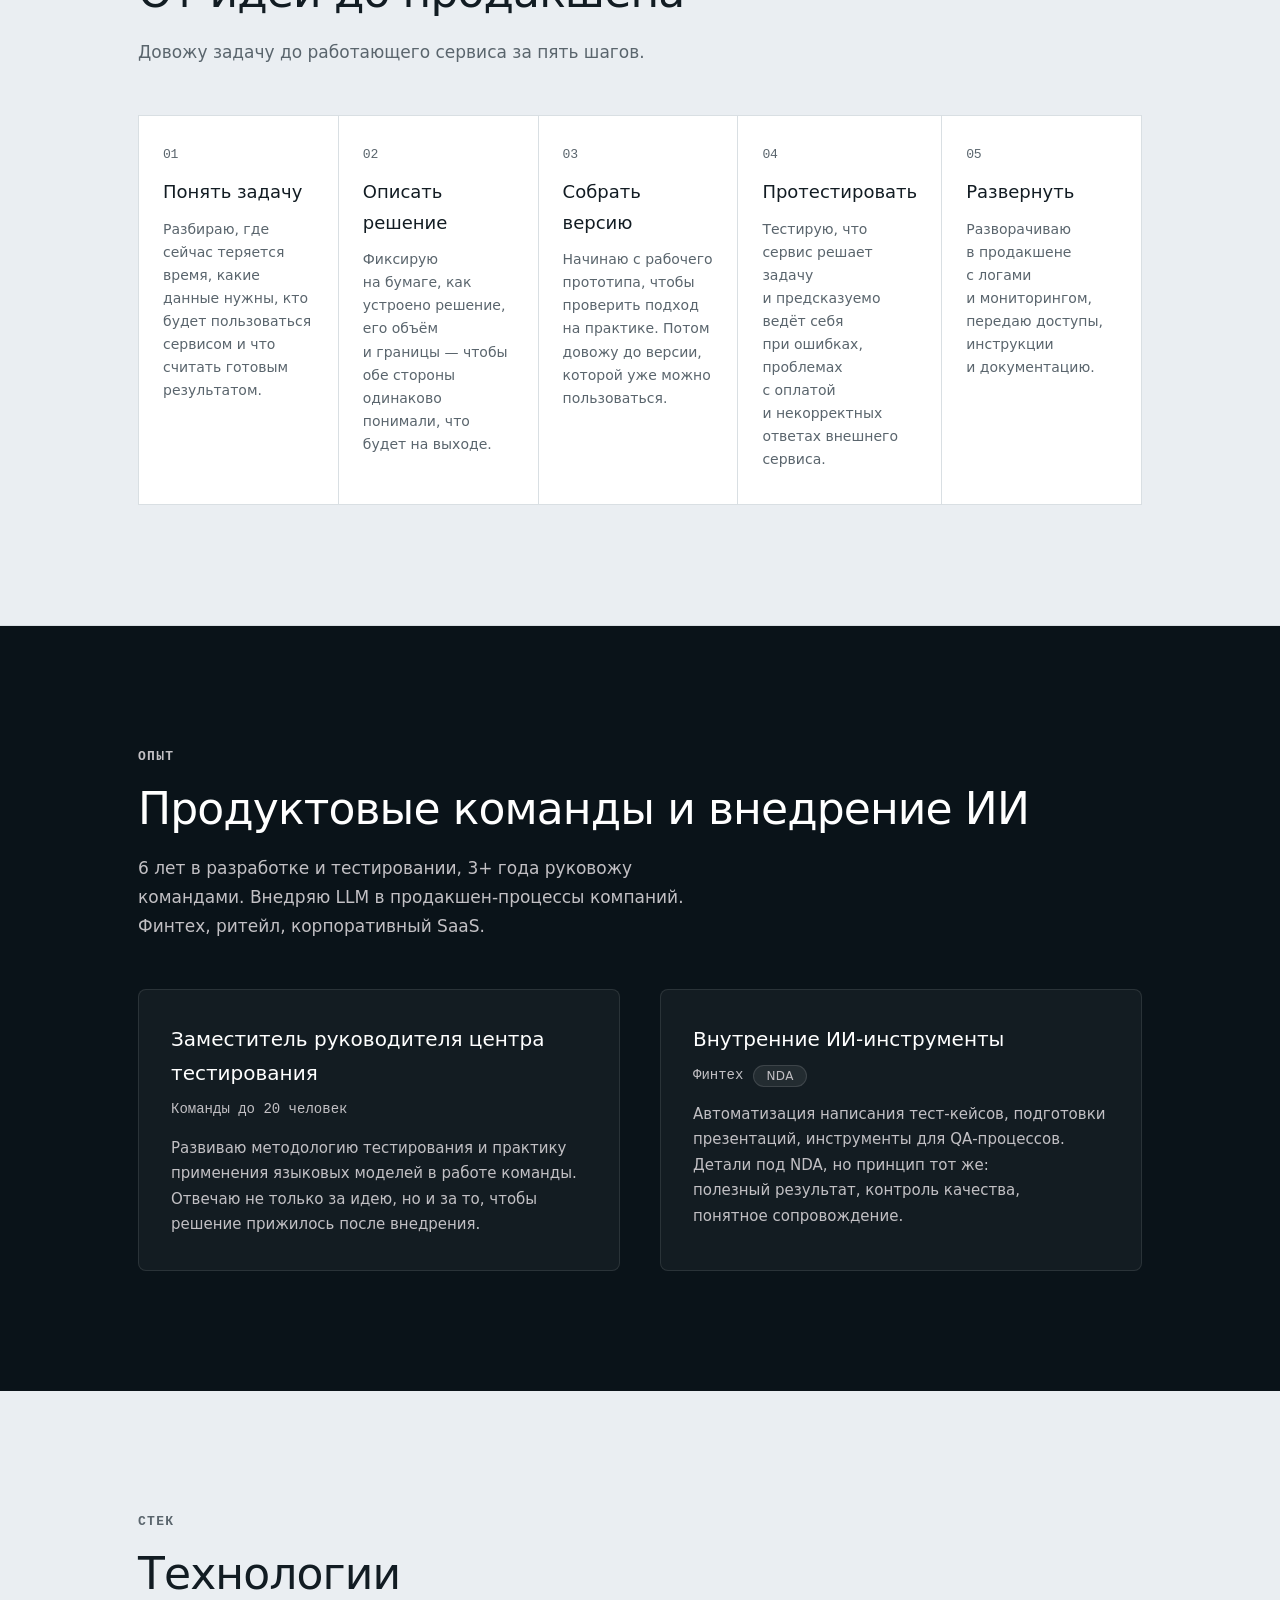
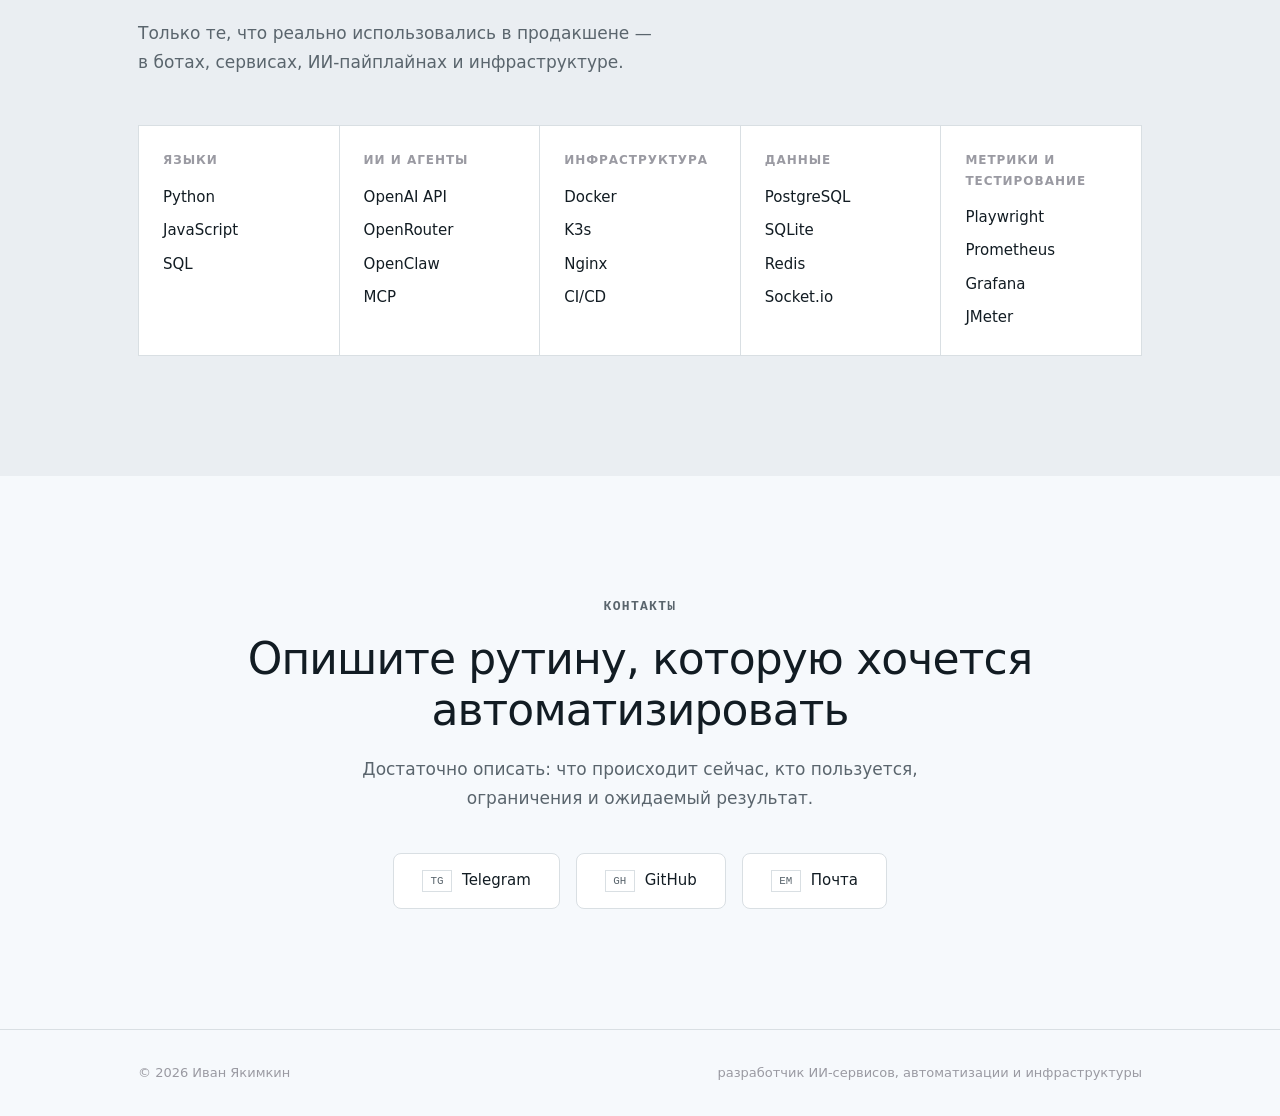
==== commit 9121aff4: "Add back-to-top button, Telegram icon, and fix minor content issues - Add fixed back-to-top button (" ====
--- a/index.html
+++ b/index.html
@@ -935,7 +935,7 @@
       color: var(--text-on-dark-muted);
       background: color-mix(in oklch, var(--surface) 7%, transparent);
       border: 1px solid color-mix(in oklch, var(--surface) 12%, transparent);
-      padding: 3px 12px 5px;
+      padding: 4px 12px;
       border-radius: 100px;
       letter-spacing: 0.03em;
       line-height: 1;
@@ -1467,6 +1467,59 @@
       line-height: 1.65;
     }
 
+    /* ── Back to top ── */
+    .back-to-top {
+      position: fixed;
+      bottom: 92px;
+      right: 32px;
+      width: 44px;
+      height: 44px;
+      border-radius: 50%;
+      background: var(--fg);
+      color: var(--surface);
+      border: none;
+      cursor: pointer;
+      display: flex;
+      align-items: center;
+      justify-content: center;
+      opacity: 0;
+      transform: translateY(10px);
+      transition: opacity 0.3s var(--ease-out), transform 0.3s var(--ease-out), background 0.2s;
+      pointer-events: none;
+      z-index: 40;
+      box-shadow: 0 4px 16px rgba(0, 0, 0, 0.14);
+    }
+
+    .back-to-top.visible {
+      opacity: 1;
+      transform: translateY(0);
+      pointer-events: auto;
+    }
+
+    .back-to-top:hover {
+      background: var(--fg);
+      color: var(--accent);
+    }
+
+    .back-to-top svg {
+      width: 18px;
+      height: 18px;
+      stroke: currentColor;
+      stroke-width: 2.2;
+      stroke-linecap: round;
+      stroke-linejoin: round;
+      fill: none;
+    }
+
+    @media (max-width: 768px) {
+      .back-to-top {
+        bottom: 80px;
+        right: 20px;
+        width: 40px;
+        height: 40px;
+      }
+    }
+
     /* Carousel dots — shown only on mobile (see media query) */
     .carousel-dots {
       display: none;
@@ -1480,24 +1533,29 @@
       bottom: 28px;
       right: 28px;
       z-index: 90;
-      width: 56px;
-      height: 56px;
+      width: 52px;
+      height: 52px;
       border-radius: 50%;
-      background: var(--text-primary);
+      background: var(--fg);
       color: var(--surface);
       display: flex;
       align-items: center;
       justify-content: center;
-      font-family: var(--font-mono);
-      font-size: 0.78rem;
-      font-weight: 700;
-      box-shadow: none;
+      box-shadow: 0 4px 16px rgba(0,0,0,0.18);
       transition: all 0.3s var(--ease-out);
       opacity: 0;
       transform: translateY(20px) scale(0.8);
       pointer-events: none;
     }
 
+    .floating-cta svg {
+      width: 22px;
+      height: 22px;
+      fill: currentColor;
+      stroke: none;
+      transform: translateX(1.5px);
+    }
+
     .floating-cta.visible {
       opacity: 1;
       transform: translateY(0) scale(1);
@@ -1506,9 +1564,9 @@
 
     .floating-cta:hover {
       background: var(--fg);
-      color: var(--surface);
+      color: var(--accent);
       transform: translateY(-3px) scale(1.05);
-      box-shadow: none;
+      box-shadow: 0 8px 24px rgba(0,0,0,0.24);
     }
 
     /* ============================================
@@ -1531,8 +1589,8 @@
       .floating-cta {
         bottom: 20px;
         right: 20px;
-        width: 52px;
-        height: 52px;
+        width: 48px;
+        height: 48px;
       }
 
       /* Mobile menu hamburger toggle button */
@@ -1896,11 +1954,11 @@
           </div>
           <div>
             <dt>Формат</dt>
-            <dd>полный цикл: от постановки задачи до готового сервиса и&nbsp;поддержки в&nbsp;продакшене</dd>
+            <dd>Полный цикл: от постановки задачи до готового сервиса и&nbsp;поддержки в&nbsp;продакшене</dd>
           </div>
           <div>
             <dt>Сильная сторона</dt>
-            <dd>стык разработки, тестирования, ИИ и инфраструктуры</dd>
+            <dd>Стык разработки, тестирования, ИИ и инфраструктуры</dd>
           </div>
         </dl>
         <div class="hero-terminal">
@@ -2278,7 +2336,7 @@
       </div>
 
       <div class="contact-links reveal reveal-delay-1">
-        <a href="https://t.me/Gigglin" target="_blank" rel="noopener" class="contact-link" id="contact-telegram">
+        <a href="https://t.me/i_iakimkin" target="_blank" rel="noopener" class="contact-link" id="contact-telegram">
           <span class="contact-link-code">TG</span>
           Telegram
         </a>
@@ -2303,9 +2361,11 @@
   </footer>
 
   <!-- ══════════════ Floating Telegram CTA ══════════════ -->
-  <a href="https://t.me/Gigglin" target="_blank" rel="noopener" class="floating-cta" id="floating-cta"
+  <a href="https://t.me/i_iakimkin" target="_blank" rel="noopener" class="floating-cta" id="floating-cta"
     aria-label="Написать в Telegram">
-    TG
+    <svg viewBox="0 0 24 24" aria-hidden="true" xmlns="http://www.w3.org/2000/svg">
+      <path d="M3.478 2.405a.75.75 0 0 0-.926.94l2.432 7.905H13.5a.75.75 0 0 1 0 1.5H4.984l-2.432 7.905a.75.75 0 0 0 .926.94 60.519 60.519 0 0 0 18.445-8.986.75.75 0 0 0 0-1.218A60.517 60.517 0 0 0 3.478 2.405z"/>
+    </svg>
   </a>
   <script>
     /* ============================================
@@ -2420,8 +2480,25 @@
       setupCarousel(document.querySelector('.process-grid'), '.process-step');
       setupCarousel(document.querySelector('.projects-scroller'), '.project-card');
       setupCarousel(document.querySelector('.capabilities-grid'), '.capability-card');
+
+      // ── Back to top ──
+      const backToTop = document.getElementById('back-to-top');
+      if (backToTop) {
+        window.addEventListener('scroll', () => {
+          backToTop.classList.toggle('visible', window.scrollY > window.innerHeight);
+        }, { passive: true });
+        backToTop.addEventListener('click', () => {
+          window.scrollTo({ top: 0, behavior: 'smooth' });
+        });
+      }
     });
   </script>
+
+  <button class="back-to-top" id="back-to-top" aria-label="Наверх">
+    <svg viewBox="0 0 24 24" aria-hidden="true">
+      <polyline points="18 15 12 9 6 15" />
+    </svg>
+  </button>
 </body>
 
 </html>
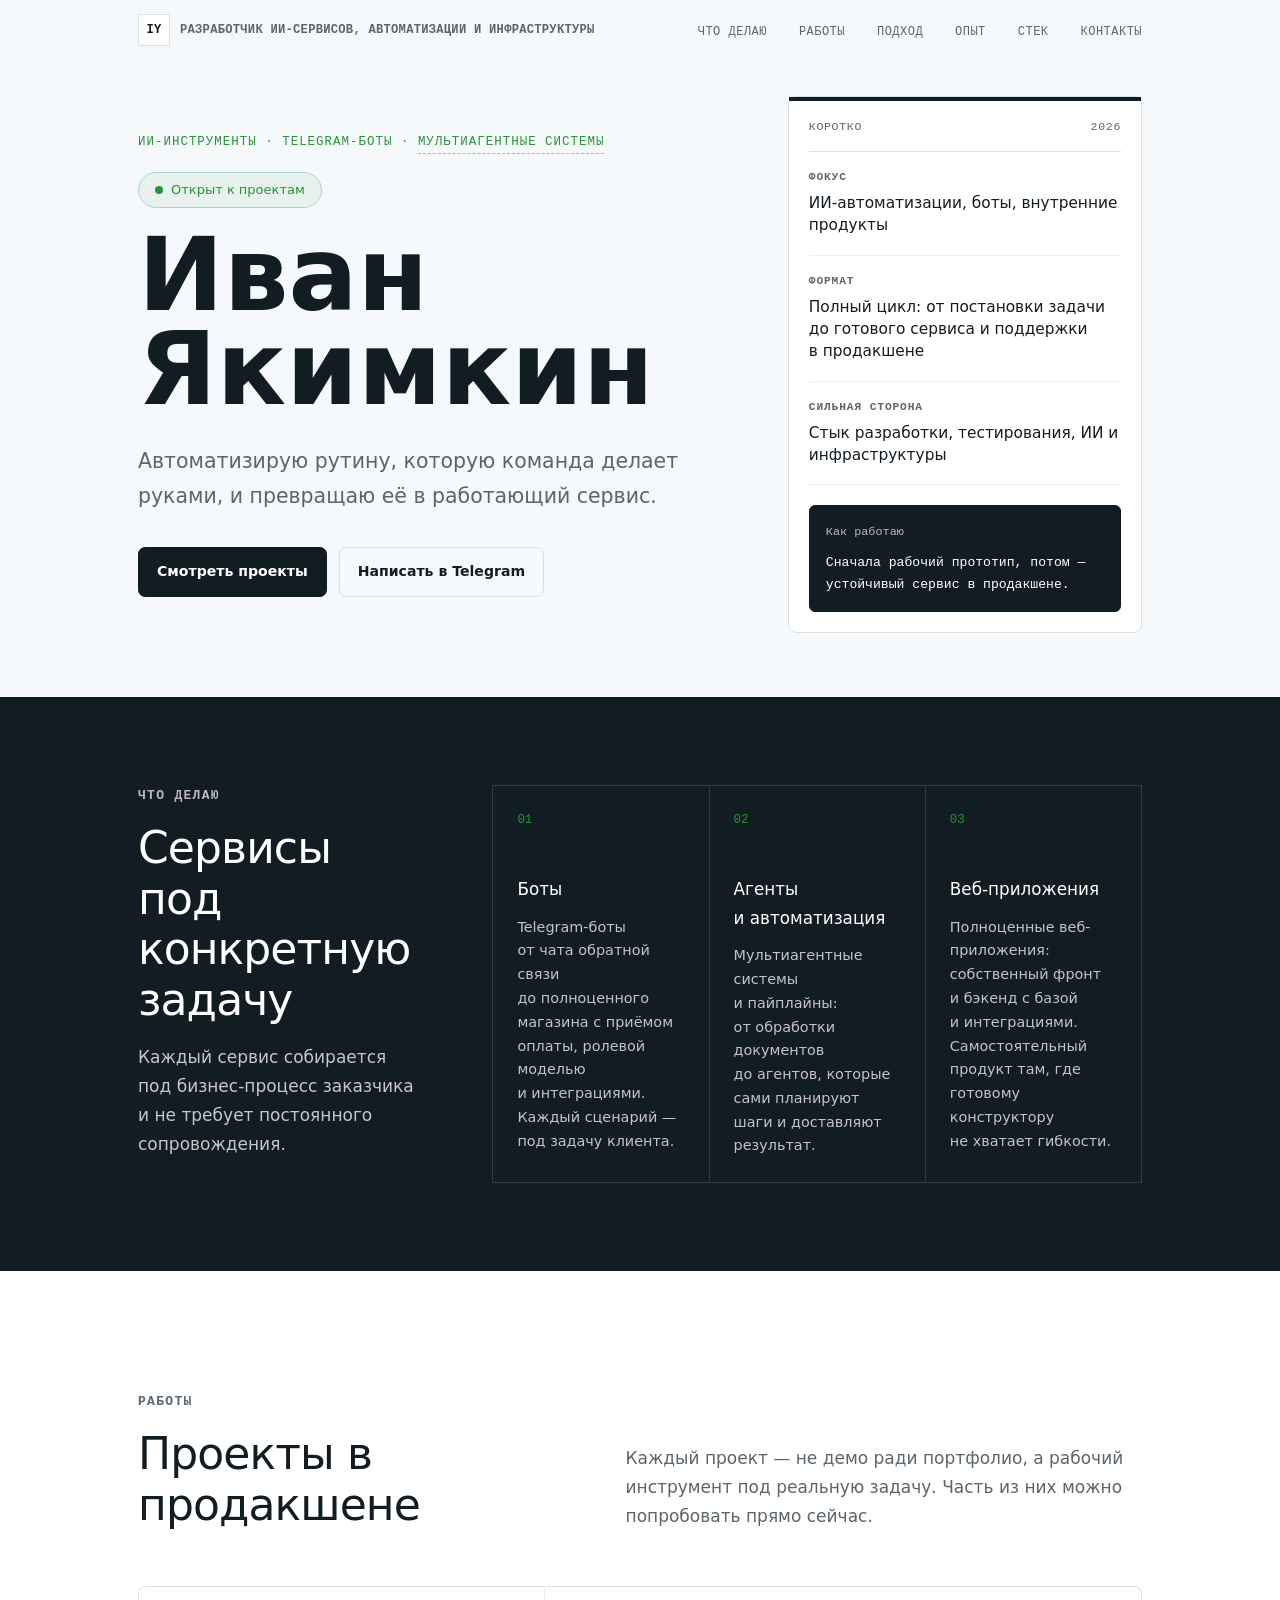
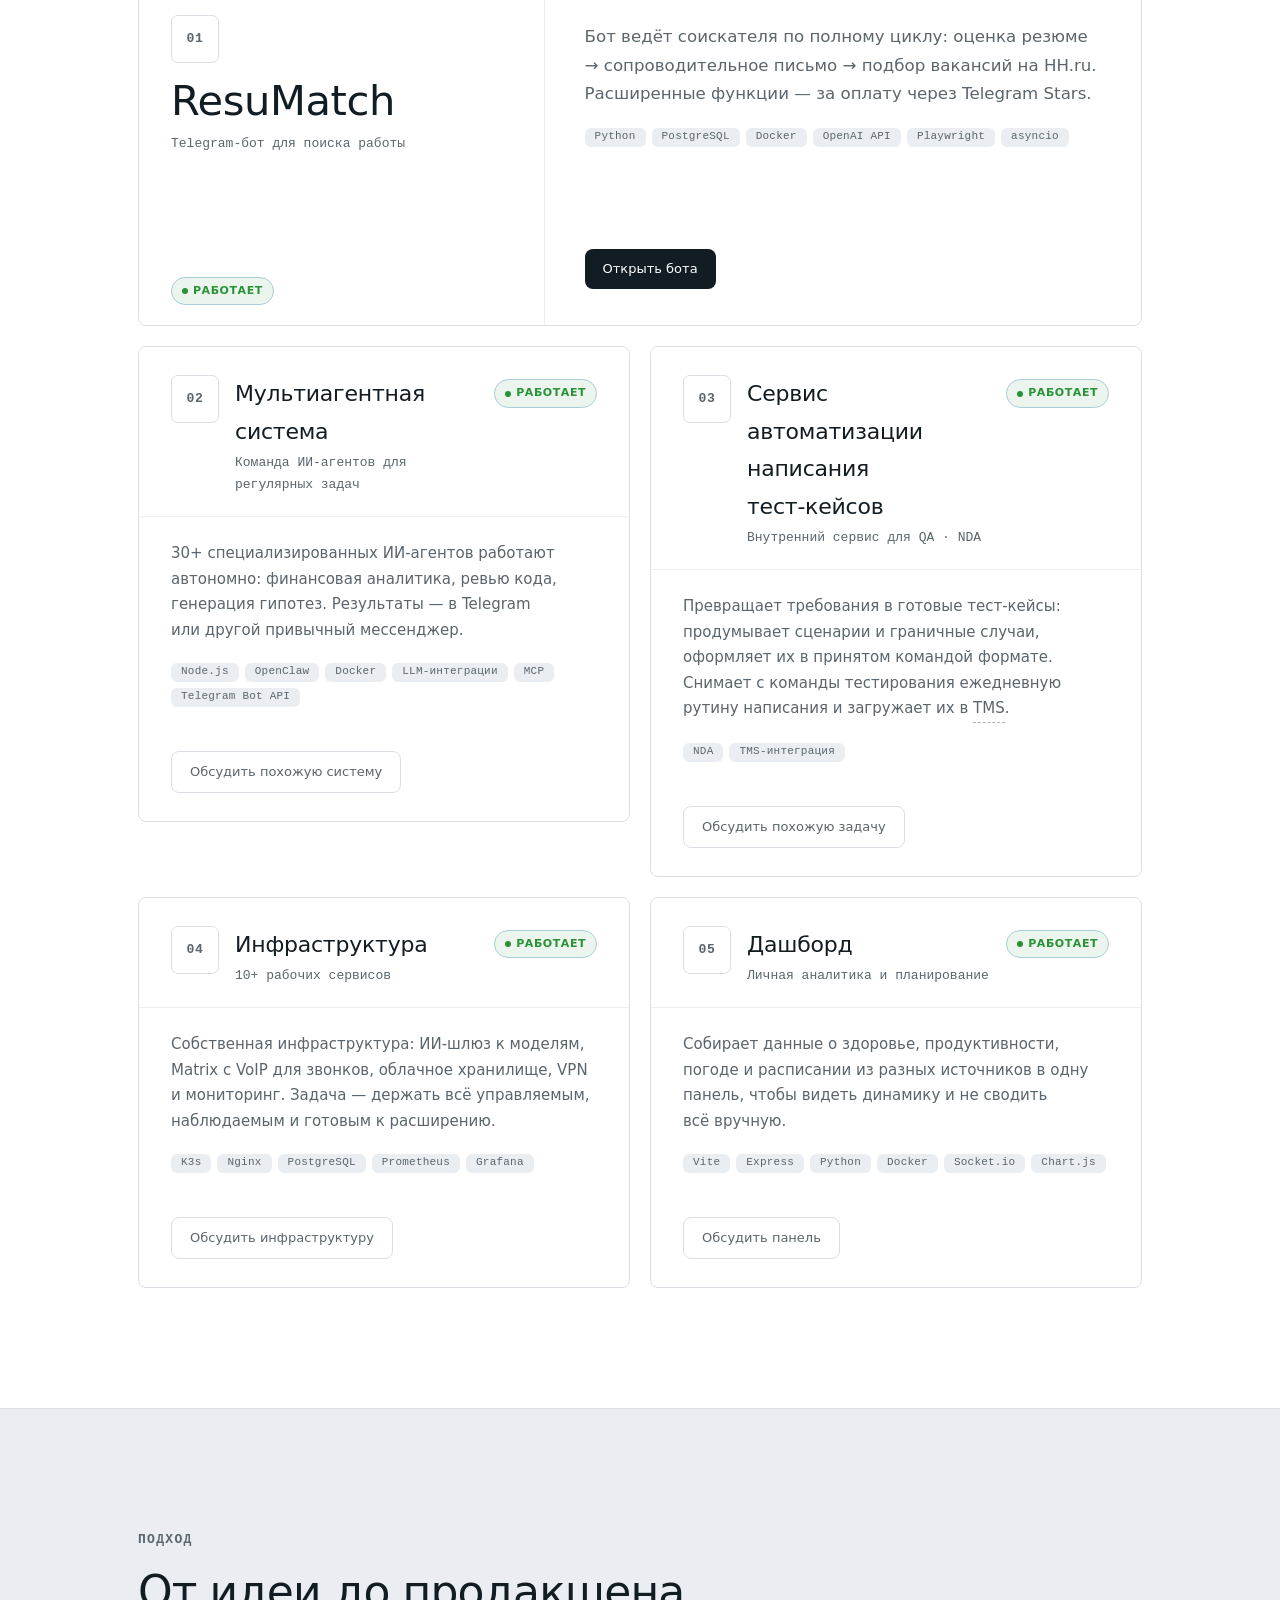
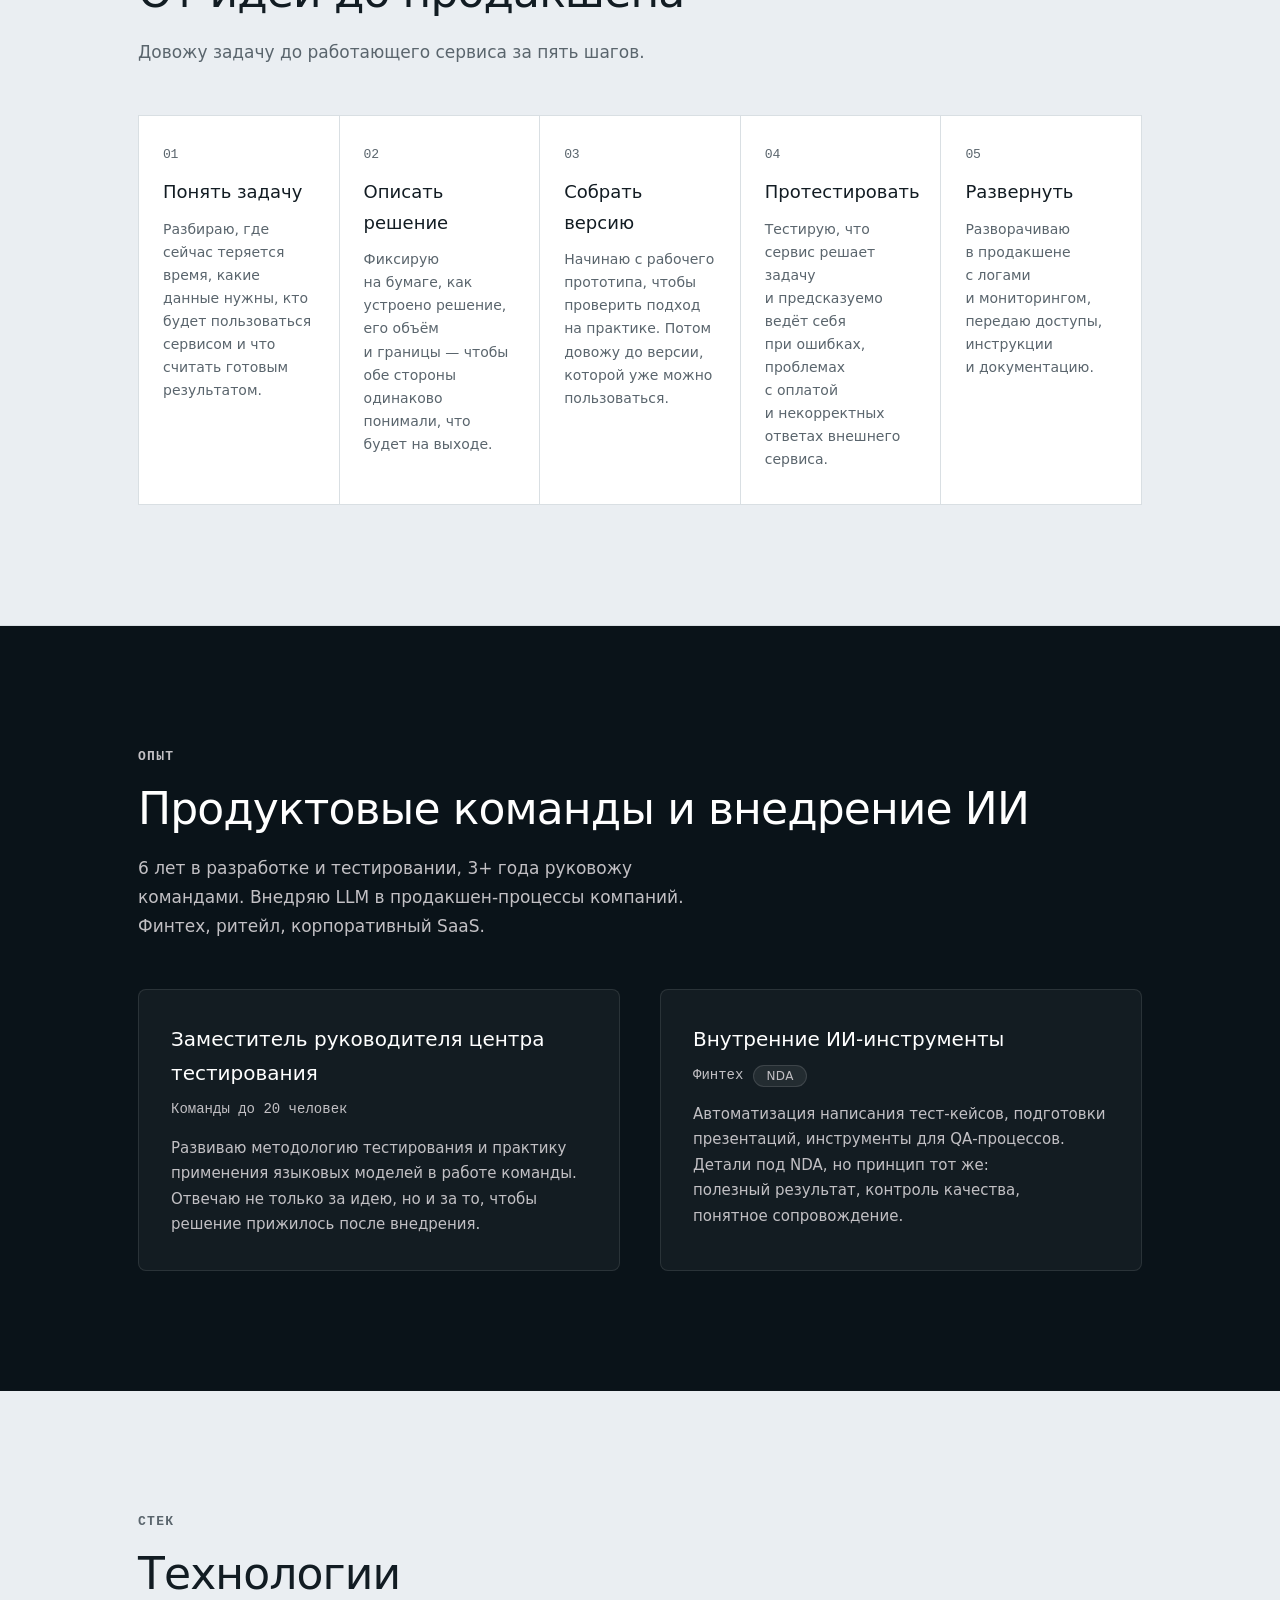
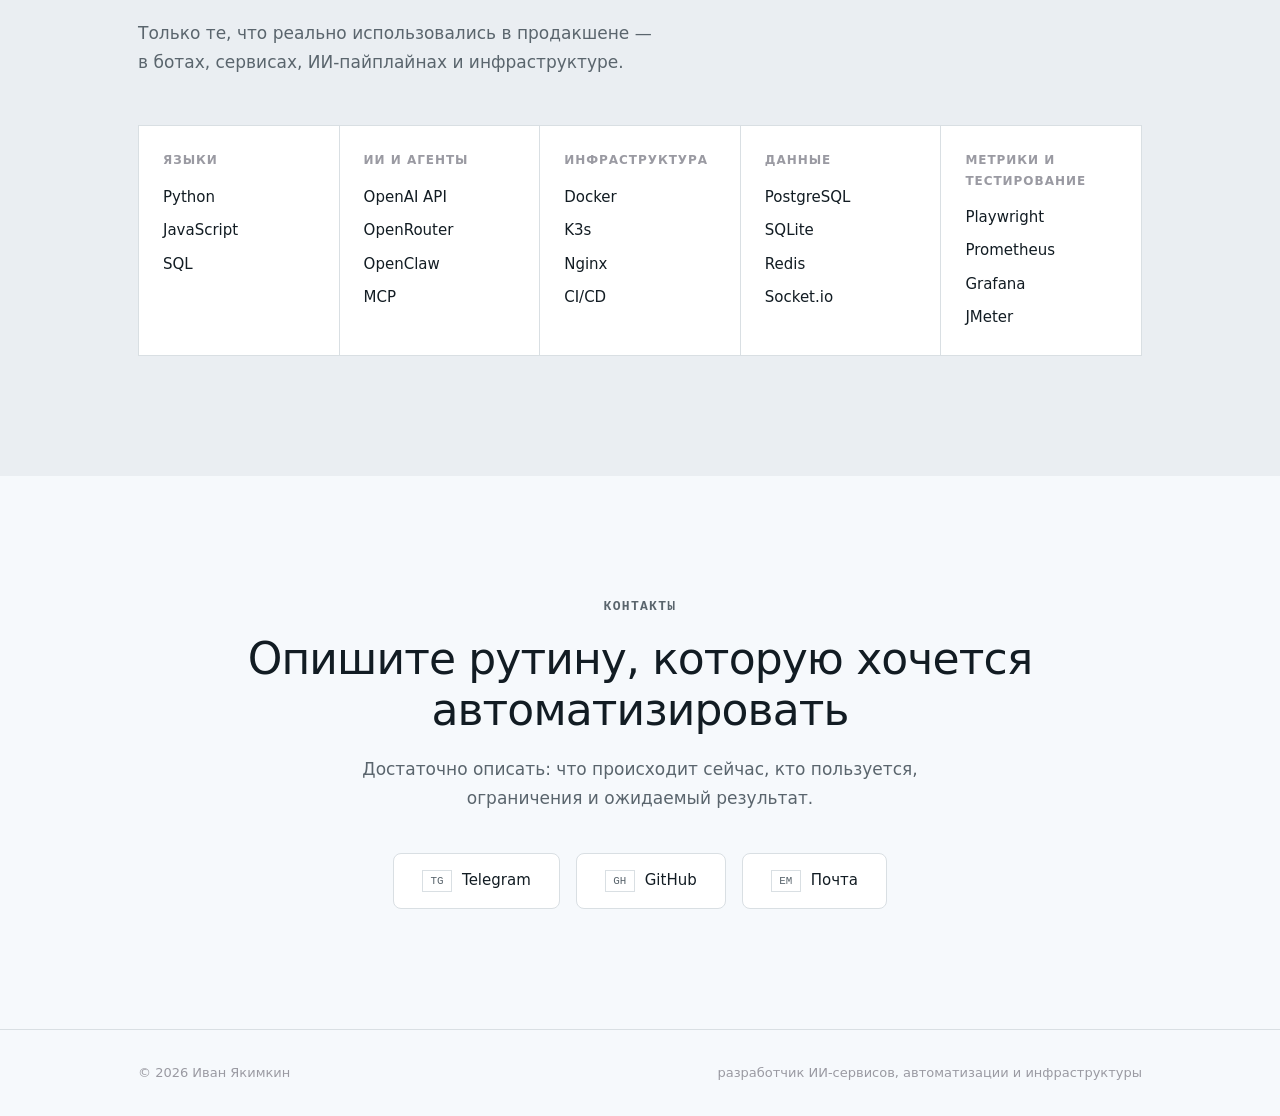
==== commit d579e6dd: "refactor: update structure and meta tags in index.html" ====
--- a/index.html
+++ b/index.html
@@ -1419,7 +1419,9 @@
     .process-grid {
       margin-top: 48px;
       display: grid;
-      grid-template-columns: repeat(5, 1fr);
+      /* minmax(0,1fr) — без auto-минимума, иначе длинные неразрывные слова
+         (Протестировать/Разворачиваю) раздувают свои колонки на узких экранах */
+      grid-template-columns: repeat(5, minmax(0, 1fr));
       gap: 0;
       border-top: 1px solid var(--border);
       border-left: 1px solid var(--border);
@@ -1821,14 +1823,14 @@
       .projects-scroller>.project-card {
         flex: 0 0 86%;
         scroll-snap-align: start;
-        align-self: flex-start;
+        align-self: stretch;
         opacity: 1;
         transform: none;
       }
 
       #project-homelab,
       #project-dashboard {
-        align-self: flex-start;
+        align-self: stretch;
       }
 
       /* Capabilities → swipe carousel (consistency with process/projects) */
@@ -1851,7 +1853,7 @@
       .capability-card {
         flex: 0 0 85%;
         scroll-snap-align: start;
-        align-self: flex-start;
+        align-self: stretch;
         border: 1px solid color-mix(in oklch, var(--surface) 14%, transparent);
         border-radius: 10px;
       }
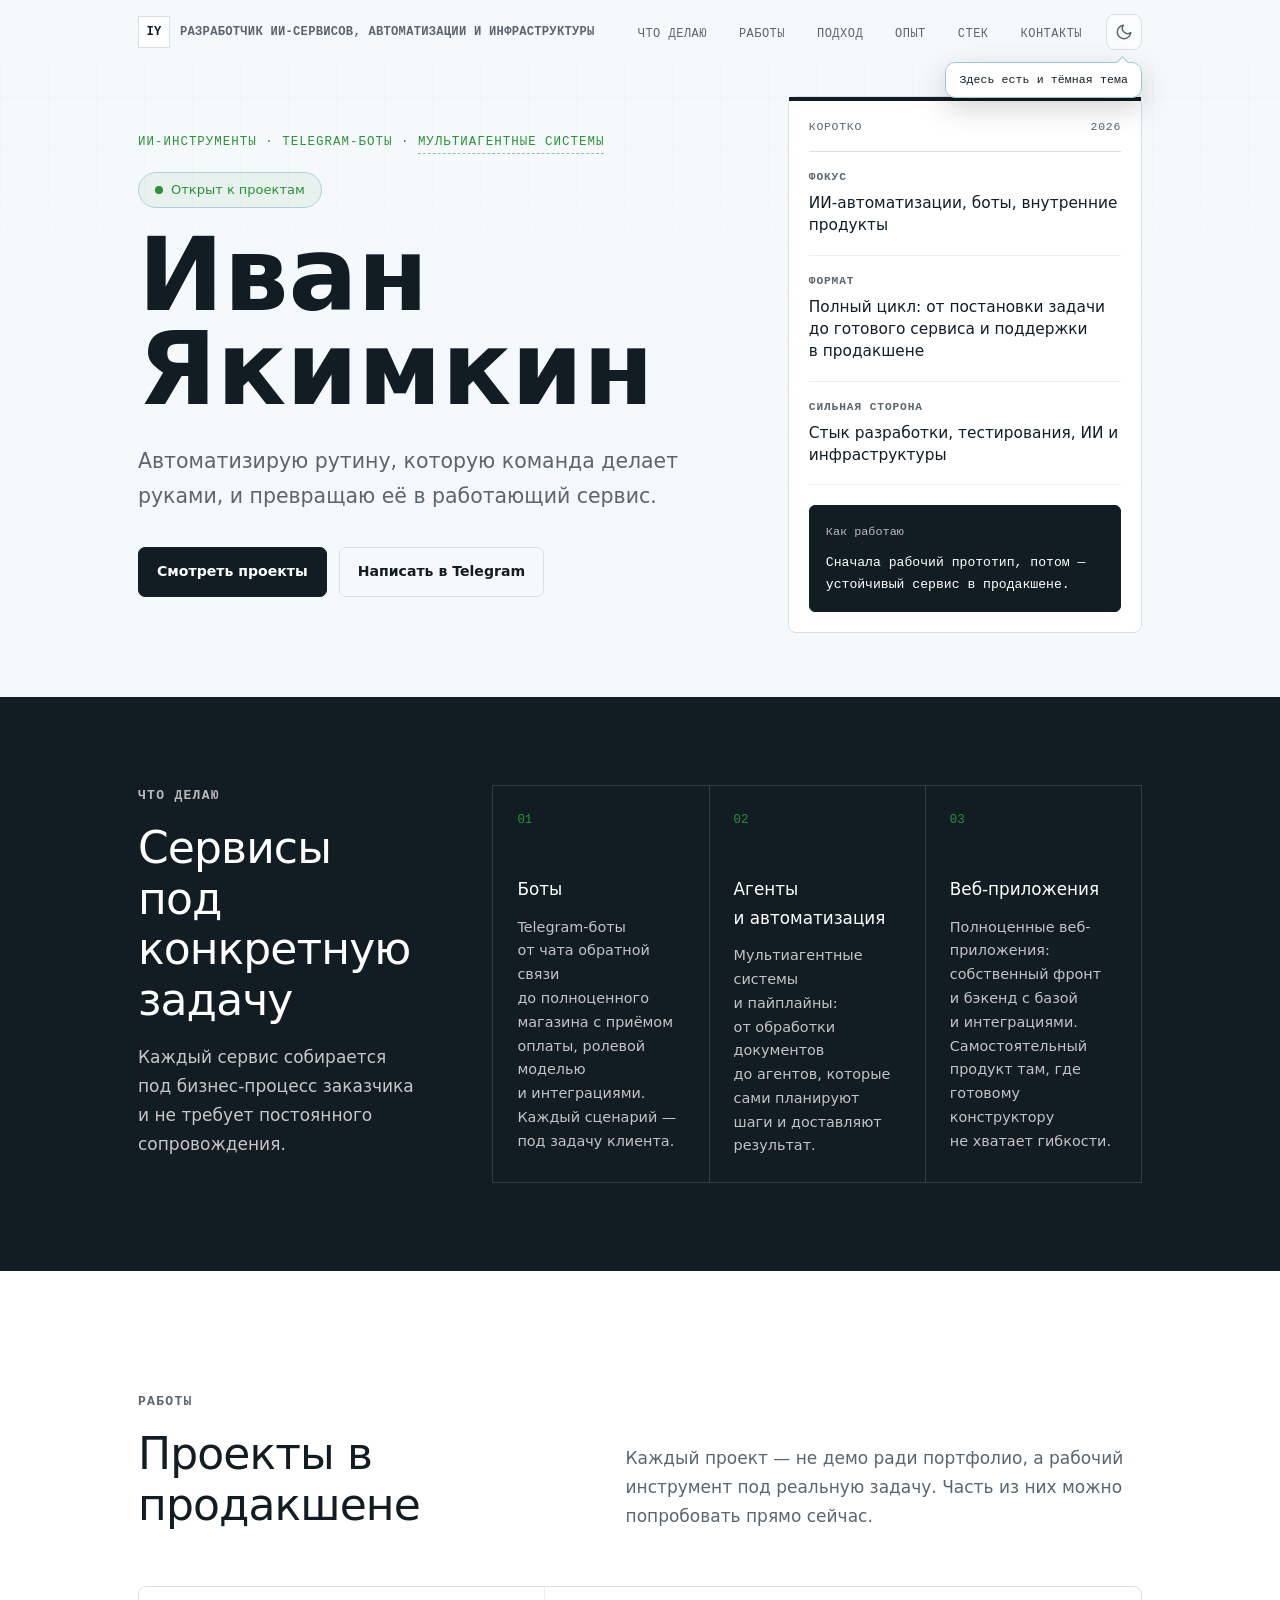
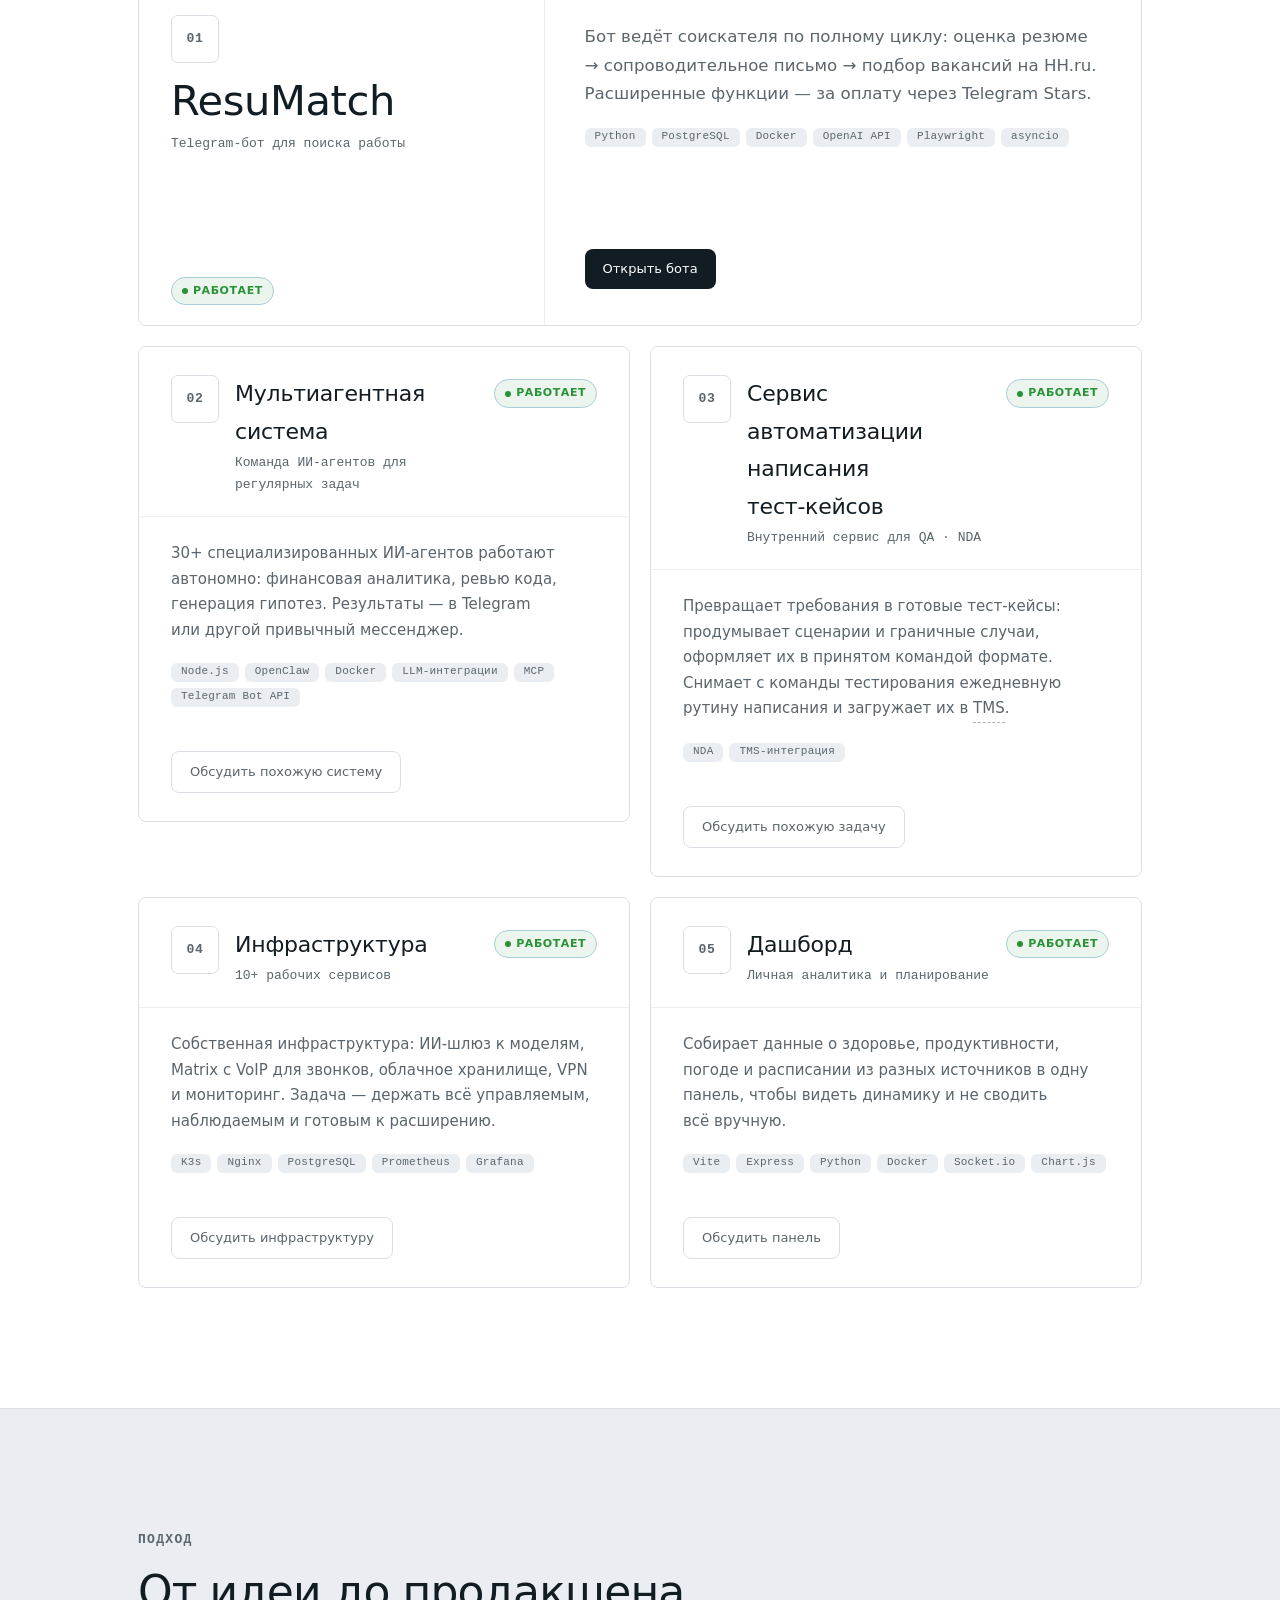
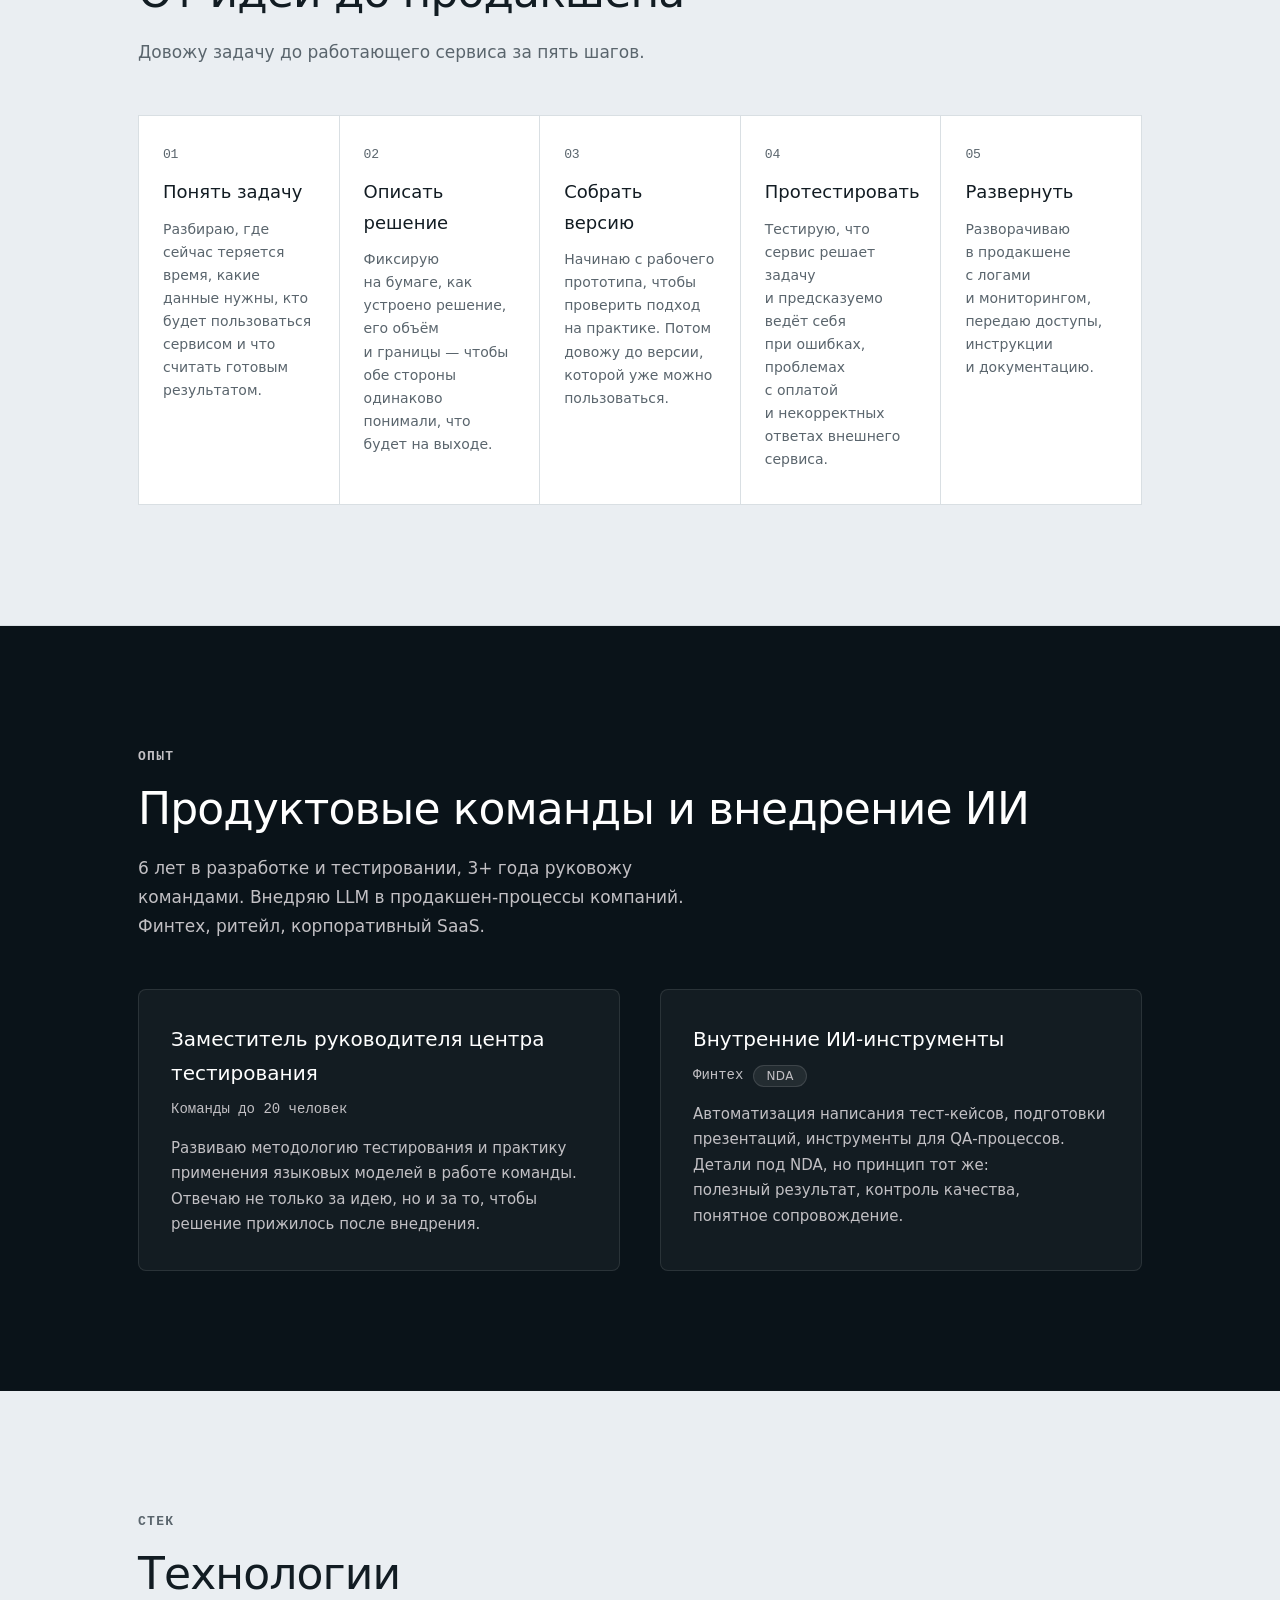
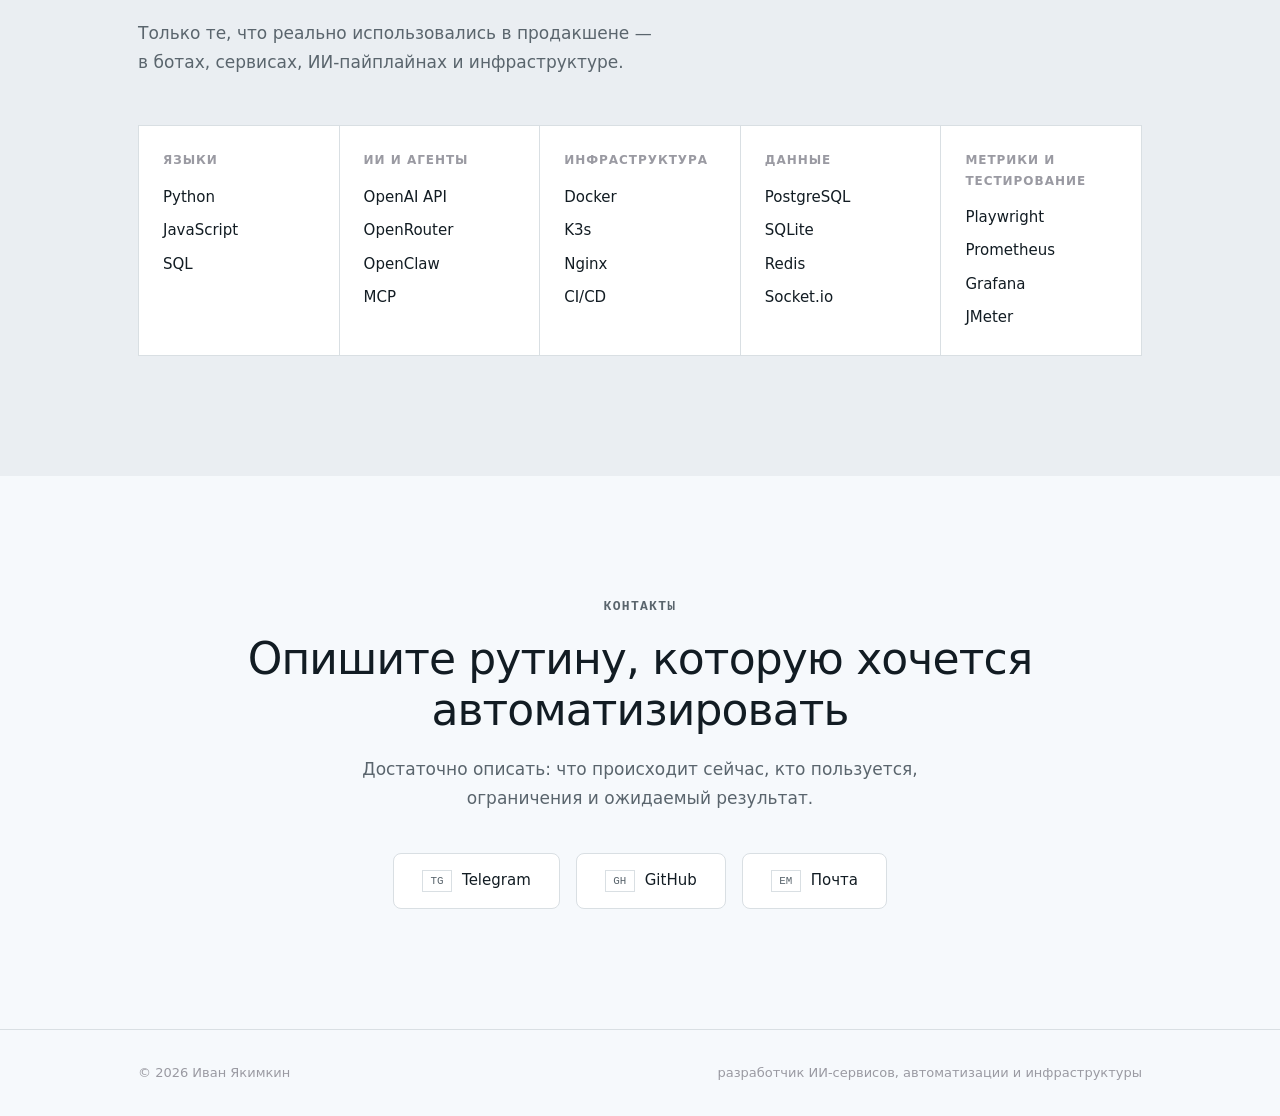
==== commit ffc19587: "Add dark theme matching the life-dashboard glass aesthetic System-aware theme (auto via prefers-colo" ====
--- a/index.html
+++ b/index.html
@@ -4,6 +4,19 @@
 <head>
   <meta charset="UTF-8" />
   <meta name="viewport" content="width=device-width, initial-scale=1.0" />
+  <!-- Theme: set before paint to avoid FOUC. Auto by system, persisted choice wins. -->
+  <script>
+    (function () {
+      try {
+        var t = localStorage.getItem('theme');
+        if (t !== 'light' && t !== 'dark') {
+          t = matchMedia('(prefers-color-scheme: dark)').matches ? 'dark' : 'light';
+        }
+        document.documentElement.setAttribute('data-theme', t);
+      } catch (e) { }
+    })();
+  </script>
+  <meta name="theme-color" content="#ffffff" id="meta-theme-color" />
   <title>Иван Якимкин — разработчик ИИ-сервисов, автоматизации и инфраструктуры</title>
   <meta name="description"
     content="Превращаю ручные процессы команд в сервисы: Telegram-боты, ИИ-инструменты, мультиагентные системы и собственная инфраструктура." />
@@ -1893,6 +1906,373 @@
         line-height: 1.2;
       }
     }
+    /* ============================================
+   Dark theme — "Dashboard glass" (matches life-dashboard)
+   ============================================ */
+
+    /* Shared glass tokens (white-based hairlines, work over any dark surface) */
+    :root {
+      --glass-bg: color-mix(in oklch, oklch(100% 0 0) 4%, transparent);
+      --glass-border: color-mix(in oklch, oklch(100% 0 0) 9%, transparent);
+      --glass-blur: 24px;
+    }
+
+    /* Slate near-black palette, green accent lifted for dark — from dashboard */
+    html[data-theme="dark"] {
+      --bg: oklch(13% 0.015 245);
+      --surface: oklch(18% 0.018 245);
+      --fg: oklch(95% 0.008 240);
+      --muted: oklch(74% 0.014 242);
+      --border: oklch(32% 0.014 245);
+      --accent: oklch(72% 0.15 148);
+
+      --bg-dark: oklch(11% 0.015 245);
+      --bg-card: oklch(21% 0.018 245);
+
+      /* keep "on dark" text light even though --surface is now dark */
+      --text-on-dark: oklch(95% 0.008 240);
+      --text-on-dark-muted: oklch(74% 0.014 242);
+    }
+
+    /* Smooth theme cross-fade */
+    @media (prefers-reduced-motion: no-preference) {
+      body,
+      .nav,
+      .nav.scrolled,
+      section,
+      .project-card,
+      .stack-category,
+      .stack-item,
+      .process-step,
+      .contact-link,
+      .experience-role,
+      .nav-logo-mark {
+        transition:
+          background-color 0.45s var(--ease-out),
+          color 0.45s var(--ease-out),
+          border-color 0.45s var(--ease-out),
+          box-shadow 0.45s var(--ease-out);
+      }
+    }
+
+    /* Blueprint backdrop: technical grid + corner green glow + noise (dashboard hero) */
+    html[data-theme="dark"] body::before {
+      content: '';
+      position: fixed;
+      inset: 0;
+      z-index: -1;
+      pointer-events: none;
+      background:
+        radial-gradient(110% 70% at 88% -8%, color-mix(in oklch, var(--accent) 14%, transparent), transparent 55%),
+        linear-gradient(to right, color-mix(in oklch, oklch(100% 0 0) 4%, transparent) 1px, transparent 1px),
+        linear-gradient(to bottom, color-mix(in oklch, oklch(100% 0 0) 4%, transparent) 1px, transparent 1px),
+        var(--bg);
+      background-size: auto, 56px 56px, 56px 56px;
+    }
+
+    html[data-theme="dark"] body::after {
+      content: '';
+      position: fixed;
+      inset: 0;
+      z-index: -1;
+      opacity: 0.03;
+      pointer-events: none;
+      background-image: url("data:image/svg+xml,%3Csvg viewBox='0 0 256 256' xmlns='http://www.w3.org/2000/svg'%3E%3Cfilter id='n'%3E%3CfeTurbulence type='fractalNoise' baseFrequency='0.85' numOctaves='4' stitchTiles='stitch'/%3E%3C/filter%3E%3Crect width='100%25' height='100%25' filter='url(%23n)'/%3E%3C/svg%3E");
+      background-repeat: repeat;
+      background-size: 256px 256px;
+    }
+
+    /* Backdrop sits at z-index:-1, so content paints above it naturally —
+       no need to lift anything (which would clobber position:fixed elements). */
+
+    /* --- Section rhythm: plain bands stay clear, feature bands get a faint
+       translucent lift + hairline separators, so blocks read as distinct
+       while the blueprint still shows through. --- */
+    html[data-theme="dark"] .hero,
+    html[data-theme="dark"] .projects,
+    html[data-theme="dark"] .contact {
+      background: transparent;
+    }
+
+    /* Emphasis sections (dark bands in light theme) stay the DEEP/recessed
+       bands in dark too — keeps the light↔dark relationship consistent. */
+    html[data-theme="dark"] .capabilities,
+    html[data-theme="dark"] .experience {
+      background: color-mix(in oklch, oklch(0% 0 0) 30%, transparent);
+    }
+
+    /* Subtle bands (light-gray in light theme) get a faint lift in dark. */
+    html[data-theme="dark"] .process,
+    html[data-theme="dark"] .stack {
+      background: color-mix(in oklch, oklch(100% 0 0) 3%, transparent);
+    }
+
+    html[data-theme="dark"] .capabilities,
+    html[data-theme="dark"] .projects,
+    html[data-theme="dark"] .process,
+    html[data-theme="dark"] .experience,
+    html[data-theme="dark"] .stack,
+    html[data-theme="dark"] .contact {
+      border-top: 1px solid var(--glass-border);
+      border-bottom-color: var(--glass-border);
+    }
+
+    /* --- "Что делаю": inverted in light (dark band + light text); in dark the
+       tokens flip, so re-light its text and re-show its hairline grid. --- */
+    html[data-theme="dark"] .capabilities {
+      color: var(--fg);
+    }
+
+    html[data-theme="dark"] .capabilities .section-title,
+    html[data-theme="dark"] .capability-card h3 {
+      color: var(--fg);
+    }
+
+    html[data-theme="dark"] .capabilities .section-eyebrow,
+    html[data-theme="dark"] .capabilities .section-subtitle,
+    html[data-theme="dark"] .capability-card p {
+      color: var(--muted);
+    }
+
+    html[data-theme="dark"] .capabilities-grid,
+    html[data-theme="dark"] .capability-card {
+      border-color: var(--glass-border);
+    }
+
+    /* --- Hero "Как работаю" terminal box: inverted → dark glass + light text --- */
+    html[data-theme="dark"] .hero-terminal {
+      background: var(--glass-bg);
+      border-color: var(--glass-border);
+    }
+
+    html[data-theme="dark"] .hero-terminal p {
+      color: var(--fg);
+    }
+
+    html[data-theme="dark"] .hero-terminal span {
+      color: var(--muted);
+    }
+
+    /* Accent the КОРОТКО panel's top bar instead of a stark white slab */
+    html[data-theme="dark"] .hero-panel::before {
+      background: var(--accent);
+    }
+
+    /* --- Primary buttons: white-on-dark reads off; use the brand accent.
+       The outline variant (Написать в Telegram) is excluded — it stays a
+       quiet bordered button, same hierarchy as in light theme. --- */
+    html[data-theme="dark"] .hero-cta:not(.hero-cta--outline),
+    html[data-theme="dark"] .project-action--primary {
+      background: var(--accent);
+      border-color: var(--accent);
+      color: oklch(16% 0.03 250);
+    }
+
+    html[data-theme="dark"] .hero-cta:not(.hero-cta--outline):hover,
+    html[data-theme="dark"] .project-action--primary:hover {
+      background: color-mix(in oklch, var(--accent) 86%, oklch(100% 0 0));
+      border-color: color-mix(in oklch, var(--accent) 86%, oklch(100% 0 0));
+      color: oklch(16% 0.03 250);
+    }
+
+    /* Quiet outline CTA in dark: visible border + light text, gentle hover */
+    html[data-theme="dark"] .hero-cta--outline {
+      background: transparent;
+      border-color: var(--border);
+      color: var(--fg);
+    }
+
+    html[data-theme="dark"] .hero-cta--outline:hover {
+      background: var(--glass-bg);
+      border-color: color-mix(in oklch, var(--accent) 40%, var(--border));
+      color: var(--fg);
+    }
+
+    /* Glass cards (translucent, blurred, white hairline). NOTE: .stack-item and
+       .project-card-header are intentionally NOT here — items are plain text
+       rows, and the header must share the card's single glass fill (a separate
+       fill would stack into an odd two-tone grey). */
+    html[data-theme="dark"] .project-card,
+    html[data-theme="dark"] .stack-category,
+    html[data-theme="dark"] .process-step,
+    html[data-theme="dark"] .contact-link,
+    html[data-theme="dark"] .experience-role,
+    html[data-theme="dark"] .nda-badge {
+      background: var(--glass-bg);
+      border-color: var(--glass-border);
+      -webkit-backdrop-filter: blur(var(--glass-blur));
+      backdrop-filter: blur(var(--glass-blur));
+    }
+
+    /* Project card header shares the card fill (just keeps its divider line) */
+    html[data-theme="dark"] .project-card-header {
+      background: transparent;
+      border-color: var(--glass-border);
+    }
+
+    /* --- Floating buttons: were var(--fg) → glaring white discs in dark.
+       Back-to-top becomes a quiet dark glass disc; the Telegram CTA takes the
+       brand accent so it still reads as the primary action. --- */
+    html[data-theme="dark"] .back-to-top {
+      background: color-mix(in oklch, var(--surface) 78%, transparent);
+      color: var(--fg);
+      border: 1px solid var(--glass-border);
+      -webkit-backdrop-filter: blur(14px);
+      backdrop-filter: blur(14px);
+    }
+
+    html[data-theme="dark"] .back-to-top:hover {
+      background: color-mix(in oklch, var(--surface) 92%, transparent);
+      color: var(--accent);
+      border-color: color-mix(in oklch, var(--accent) 40%, var(--glass-border));
+    }
+
+    html[data-theme="dark"] .floating-cta {
+      background: var(--accent);
+      color: oklch(16% 0.03 250);
+    }
+
+    html[data-theme="dark"] .floating-cta:hover {
+      background: color-mix(in oklch, var(--accent) 86%, oklch(100% 0 0));
+      color: oklch(16% 0.03 250);
+    }
+
+    /* Glass hover: accent hairline + lift + soft shadow (dashboard stat-card) */
+    html[data-theme="dark"] .project-card:hover,
+    html[data-theme="dark"] .stack-category:hover,
+    html[data-theme="dark"] .process-step:hover,
+    html[data-theme="dark"] .contact-link:hover {
+      border-color: color-mix(in oklch, var(--accent) 35%, transparent);
+      box-shadow:
+        0 8px 32px rgba(0, 0, 0, 0.28),
+        0 0 24px color-mix(in oklch, var(--accent) 7%, transparent);
+    }
+
+    html[data-theme="dark"] .nav-logo-mark {
+      background: var(--glass-bg);
+      border-color: var(--glass-border);
+    }
+
+    /* ============================================
+   Theme toggle + nav grouping
+   ============================================ */
+    .nav-right {
+      display: flex;
+      align-items: center;
+      gap: 24px;
+      position: relative;
+    }
+
+    .theme-toggle {
+      display: inline-grid;
+      place-items: center;
+      width: 36px;
+      height: 36px;
+      padding: 0;
+      border: 1px solid var(--border);
+      border-radius: 9px;
+      background: color-mix(in oklch, var(--surface) 60%, transparent);
+      color: var(--text-secondary);
+      cursor: pointer;
+      -webkit-backdrop-filter: blur(12px);
+      backdrop-filter: blur(12px);
+      transition:
+        color 0.3s var(--ease-out),
+        border-color 0.3s var(--ease-out),
+        background 0.3s var(--ease-out),
+        transform 0.3s var(--ease-out);
+    }
+
+    .theme-toggle:hover {
+      color: var(--accent);
+      border-color: var(--accent-border);
+      transform: translateY(-1px);
+    }
+
+    .theme-toggle .theme-icon {
+      grid-area: 1 / 1;
+    }
+
+    /* Show sun in dark mode (click → go light), moon in light mode (click → go dark) */
+    .theme-icon-sun {
+      display: none;
+    }
+
+    .theme-icon-moon {
+      display: block;
+    }
+
+    html[data-theme="dark"] .theme-icon-sun {
+      display: block;
+    }
+
+    html[data-theme="dark"] .theme-icon-moon {
+      display: none;
+    }
+
+    /* One-time nudge that the other theme exists */
+    .theme-hint {
+      position: absolute;
+      top: calc(100% + 12px);
+      right: 0;
+      z-index: 120;
+      max-width: 220px;
+      padding: 9px 13px;
+      border: 1px solid var(--accent-border);
+      border-radius: 10px;
+      background: color-mix(in oklch, var(--surface) 92%, transparent);
+      -webkit-backdrop-filter: blur(14px);
+      backdrop-filter: blur(14px);
+      box-shadow: 0 10px 30px rgba(0, 0, 0, 0.18);
+      color: var(--text-primary);
+      font-family: var(--font-mono);
+      font-size: 0.72rem;
+      line-height: 1.4;
+      letter-spacing: 0.01em;
+      white-space: normal;
+      opacity: 0;
+      transform: translateY(-6px);
+      pointer-events: none;
+      transition: opacity 0.4s var(--ease-out), transform 0.4s var(--ease-out);
+    }
+
+    .theme-hint::before {
+      content: '';
+      position: absolute;
+      top: -5px;
+      right: 14px;
+      width: 9px;
+      height: 9px;
+      background: inherit;
+      border-left: 1px solid var(--accent-border);
+      border-top: 1px solid var(--accent-border);
+      transform: rotate(45deg);
+    }
+
+    .theme-hint.is-visible {
+      opacity: 1;
+      transform: translateY(0);
+      pointer-events: auto;
+    }
+
+    /* Gentle attention pulse on the toggle until the user has seen the hint */
+    @media (prefers-reduced-motion: no-preference) {
+      .theme-toggle.is-pulsing {
+        animation: themePulse 2.4s var(--ease-out) infinite;
+      }
+    }
+
+    @keyframes themePulse {
+
+      0%,
+      100% {
+        box-shadow: 0 0 0 0 color-mix(in oklch, var(--accent) 40%, transparent);
+      }
+
+      50% {
+        box-shadow: 0 0 0 6px color-mix(in oklch, var(--accent) 0%, transparent);
+      }
+    }
   </style>
   <link rel="icon"
     href="data:image/svg+xml,<svg xmlns=%22http://www.w3.org/2000/svg%22 viewBox=%220 0 100 100%22><text y=%22.9em%22 font-size=%2290%22>◆</text></svg>" />
@@ -1907,19 +2287,31 @@
         <span class="nav-logo-mark">IY</span>
         <span class="nav-logo-label">разработчик ИИ-сервисов, автоматизации и инфраструктуры</span>
       </a>
-      <button class="nav-toggle" id="nav-toggle" aria-label="Открыть меню" aria-expanded="false">
-        <span class="nav-toggle-bar"></span>
-        <span class="nav-toggle-bar"></span>
-        <span class="nav-toggle-bar"></span>
-      </button>
-      <ul class="nav-links">
-        <li><a href="#capabilities">Что делаю</a></li>
-        <li><a href="#projects">Работы</a></li>
-        <li><a href="#process">Подход</a></li>
-        <li><a href="#experience">Опыт</a></li>
-        <li><a href="#stack">Стек</a></li>
-        <li><a href="#contact">Контакты</a></li>
-      </ul>
+      <div class="nav-right">
+        <ul class="nav-links">
+          <li><a href="#capabilities">Что делаю</a></li>
+          <li><a href="#projects">Работы</a></li>
+          <li><a href="#process">Подход</a></li>
+          <li><a href="#experience">Опыт</a></li>
+          <li><a href="#stack">Стек</a></li>
+          <li><a href="#contact">Контакты</a></li>
+        </ul>
+        <button class="theme-toggle" id="theme-toggle" type="button" aria-label="Переключить тему" aria-pressed="false" title="Переключить тему">
+          <svg class="theme-icon theme-icon-sun" viewBox="0 0 24 24" width="18" height="18" fill="none" stroke="currentColor" stroke-width="2" stroke-linecap="round" stroke-linejoin="round" aria-hidden="true">
+            <circle cx="12" cy="12" r="4"></circle>
+            <path d="M12 2v2M12 20v2M4.93 4.93l1.41 1.41M17.66 17.66l1.41 1.41M2 12h2M20 12h2M6.34 17.66l-1.41 1.41M19.07 4.93l-1.41 1.41"></path>
+          </svg>
+          <svg class="theme-icon theme-icon-moon" viewBox="0 0 24 24" width="18" height="18" fill="none" stroke="currentColor" stroke-width="2" stroke-linecap="round" stroke-linejoin="round" aria-hidden="true">
+            <path d="M21 12.79A9 9 0 1 1 11.21 3 7 7 0 0 0 21 12.79z"></path>
+          </svg>
+        </button>
+        <button class="nav-toggle" id="nav-toggle" aria-label="Открыть меню" aria-expanded="false">
+          <span class="nav-toggle-bar"></span>
+          <span class="nav-toggle-bar"></span>
+          <span class="nav-toggle-bar"></span>
+        </button>
+        <span class="theme-hint" id="theme-hint" role="status" hidden></span>
+      </div>
     </div>
   </nav>
 
@@ -2374,6 +2766,58 @@
        Scroll-reveal & Navigation behavior
        ============================================ */
     document.addEventListener('DOMContentLoaded', () => {
+      // ── Theme toggle (light / dark "dashboard glass") ──
+      (function () {
+        const root = document.documentElement;
+        const toggle = document.getElementById('theme-toggle');
+        const hint = document.getElementById('theme-hint');
+        const metaColor = document.getElementById('meta-theme-color');
+        if (!toggle) return;
+
+        const COLORS = { light: '#ffffff', dark: '#0a0f14' };
+
+        function current() {
+          return root.getAttribute('data-theme') === 'dark' ? 'dark' : 'light';
+        }
+        function apply(theme) {
+          root.setAttribute('data-theme', theme);
+          toggle.setAttribute('aria-pressed', theme === 'dark');
+          if (metaColor) metaColor.setAttribute('content', COLORS[theme]);
+        }
+        apply(current());
+
+        let hintTimer;
+        function dismissHint() {
+          if (hint) hint.classList.remove('is-visible');
+          toggle.classList.remove('is-pulsing');
+          clearTimeout(hintTimer);
+          try { localStorage.setItem('themeHintSeen', '1'); } catch (e) { }
+        }
+
+        toggle.addEventListener('click', () => {
+          const next = current() === 'dark' ? 'light' : 'dark';
+          apply(next);
+          try { localStorage.setItem('theme', next); } catch (e) { }
+          dismissHint();
+        });
+
+        // One-time, unobtrusive nudge that the other theme exists.
+        let seen = true;
+        try { seen = localStorage.getItem('themeHintSeen') === '1'; } catch (e) { }
+        if (!seen && hint) {
+          hint.textContent = current() === 'dark'
+            ? 'Здесь есть и светлая тема'
+            : 'Здесь есть и тёмная тема';
+          hint.hidden = false;
+          setTimeout(() => {
+            hint.classList.add('is-visible');
+            toggle.classList.add('is-pulsing');
+            hintTimer = setTimeout(dismissHint, 6500);
+          }, 1400);
+          hint.addEventListener('click', dismissHint);
+        }
+      })();
+
       // ── Scroll reveal ──
       const reveals = document.querySelectorAll('.reveal');
       const observer = new IntersectionObserver(
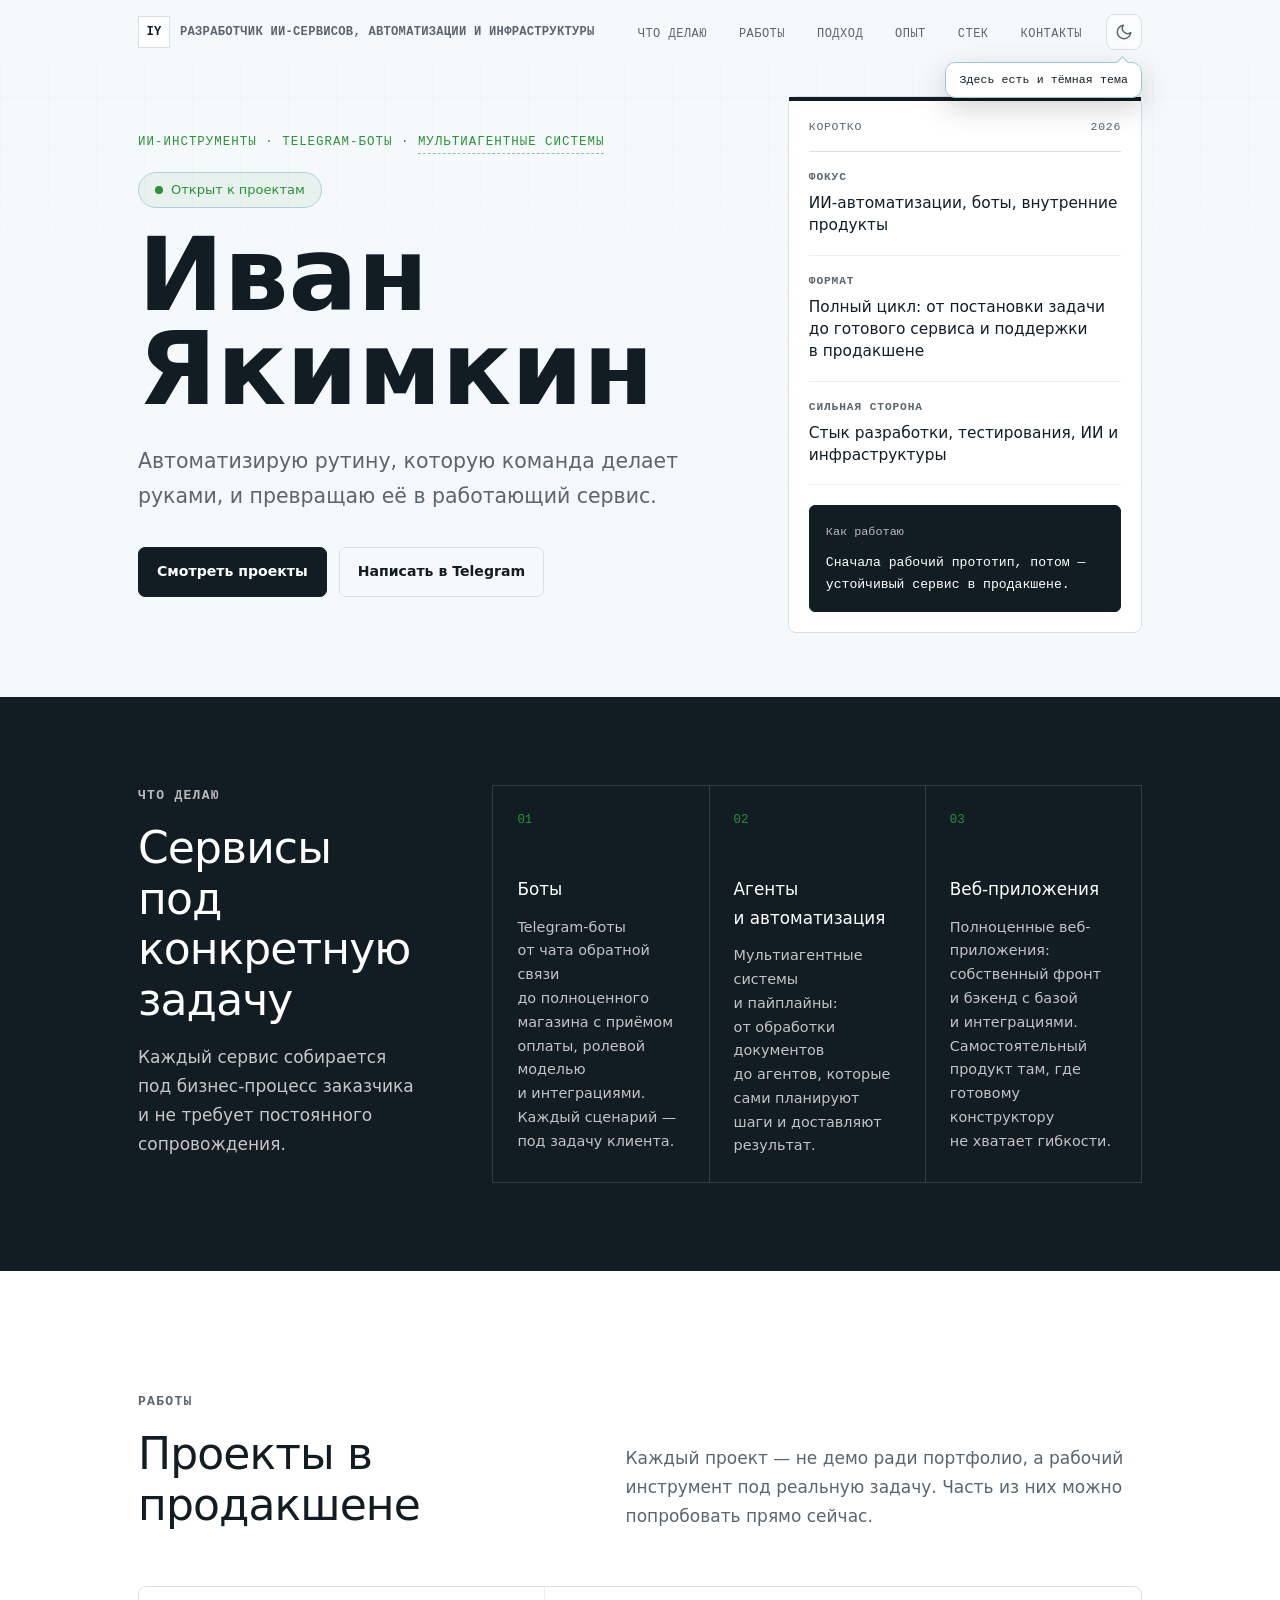
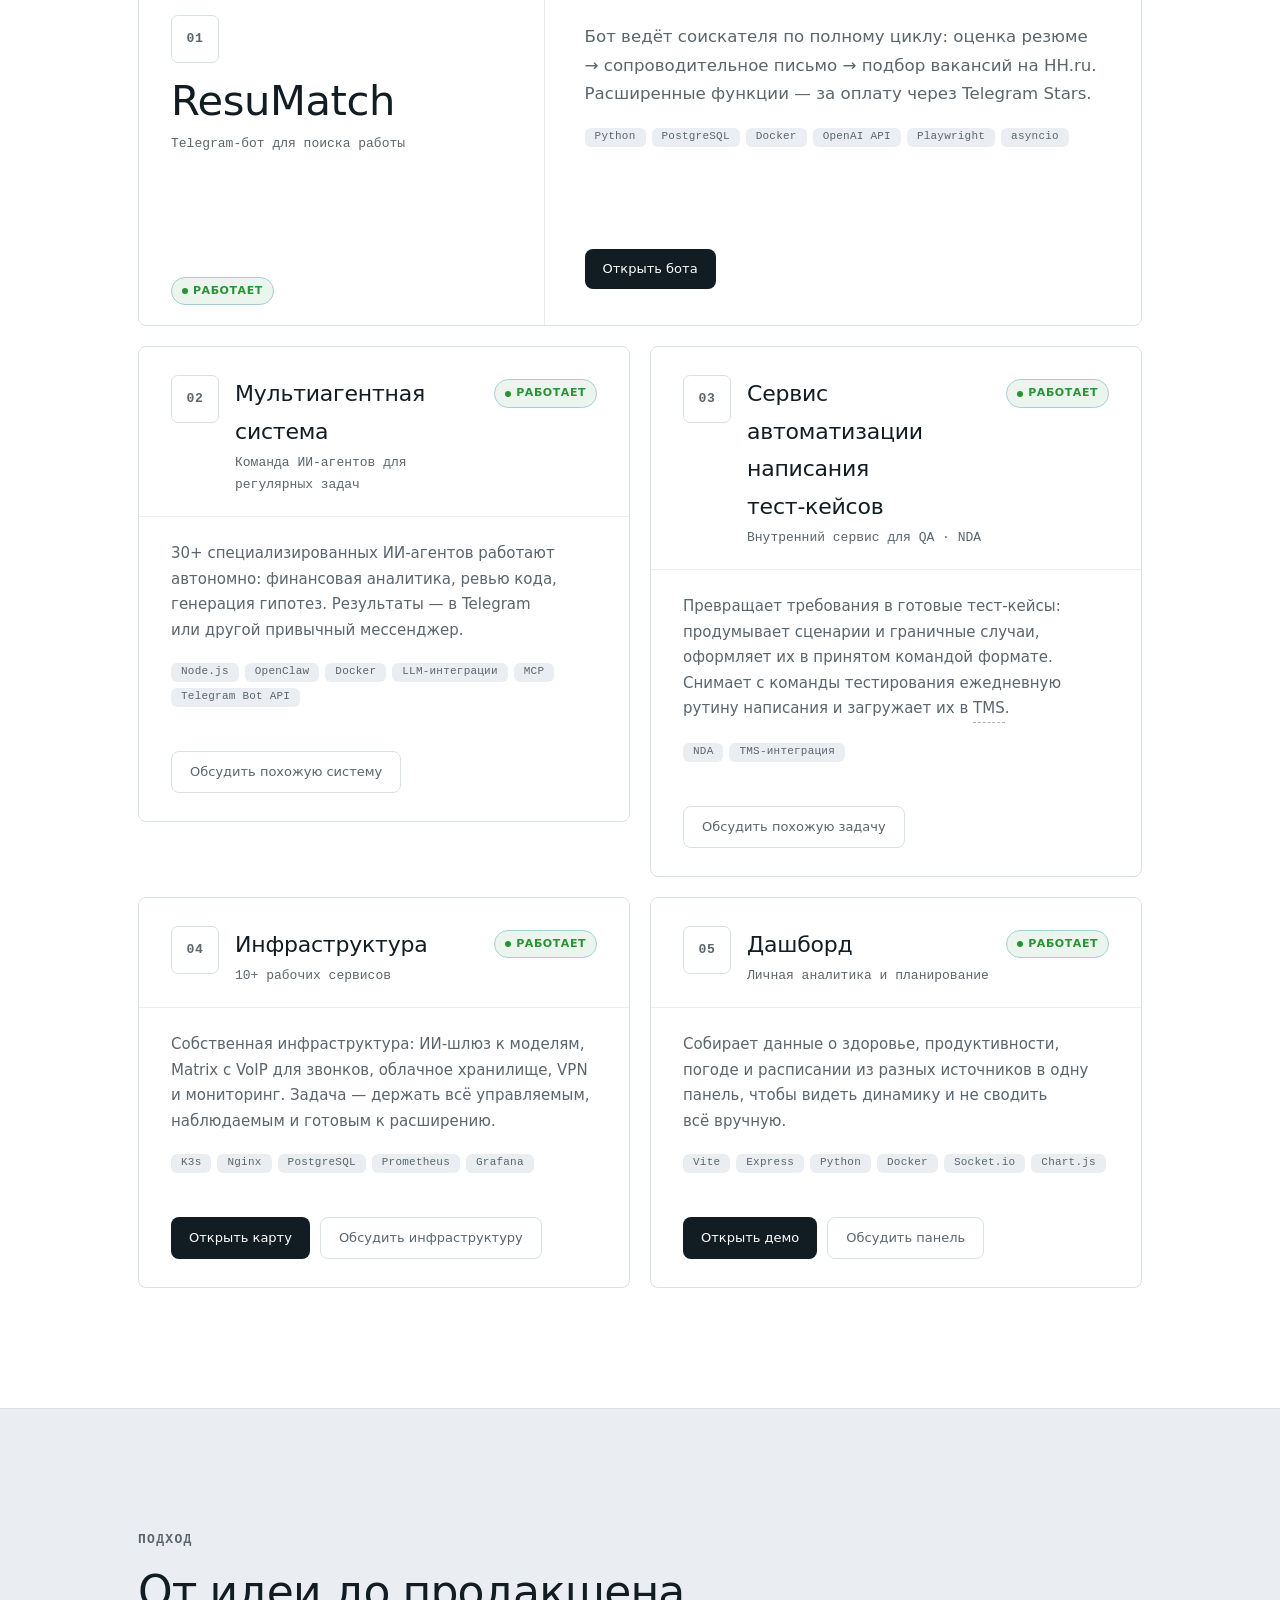
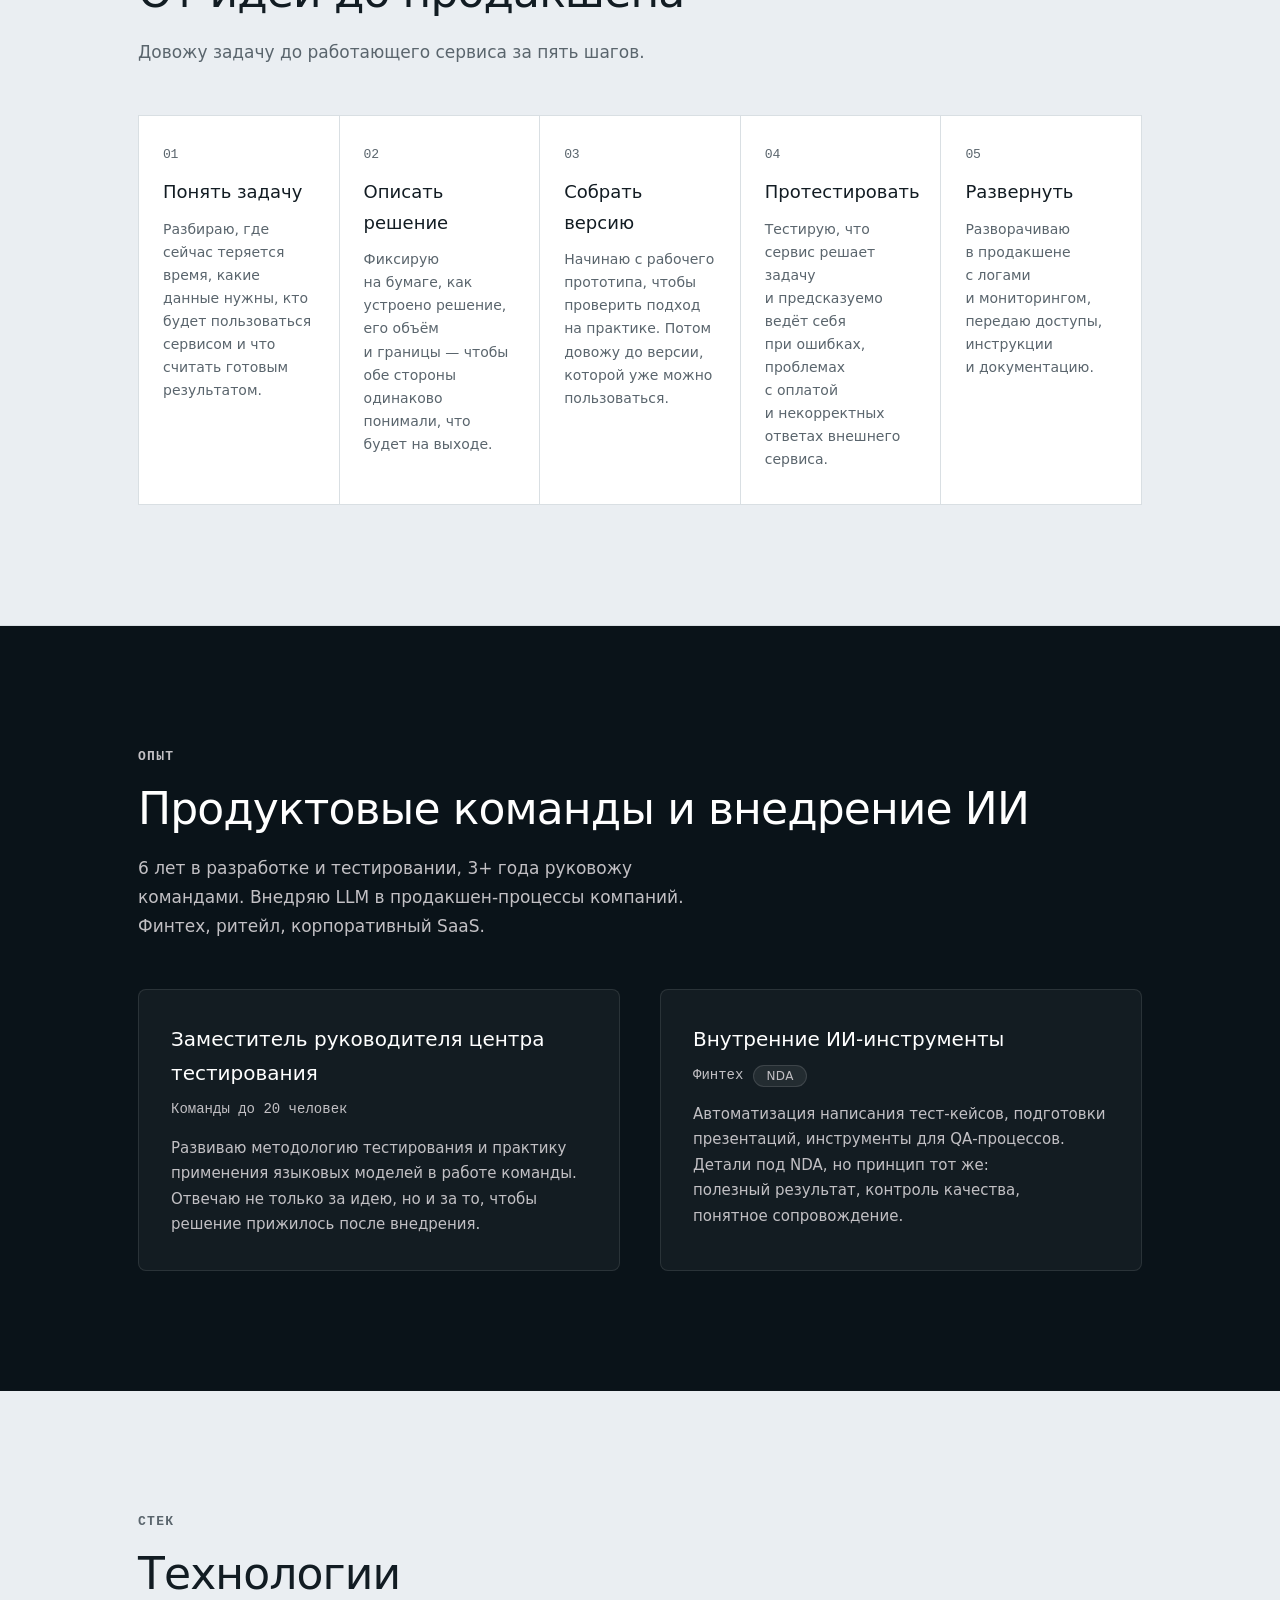
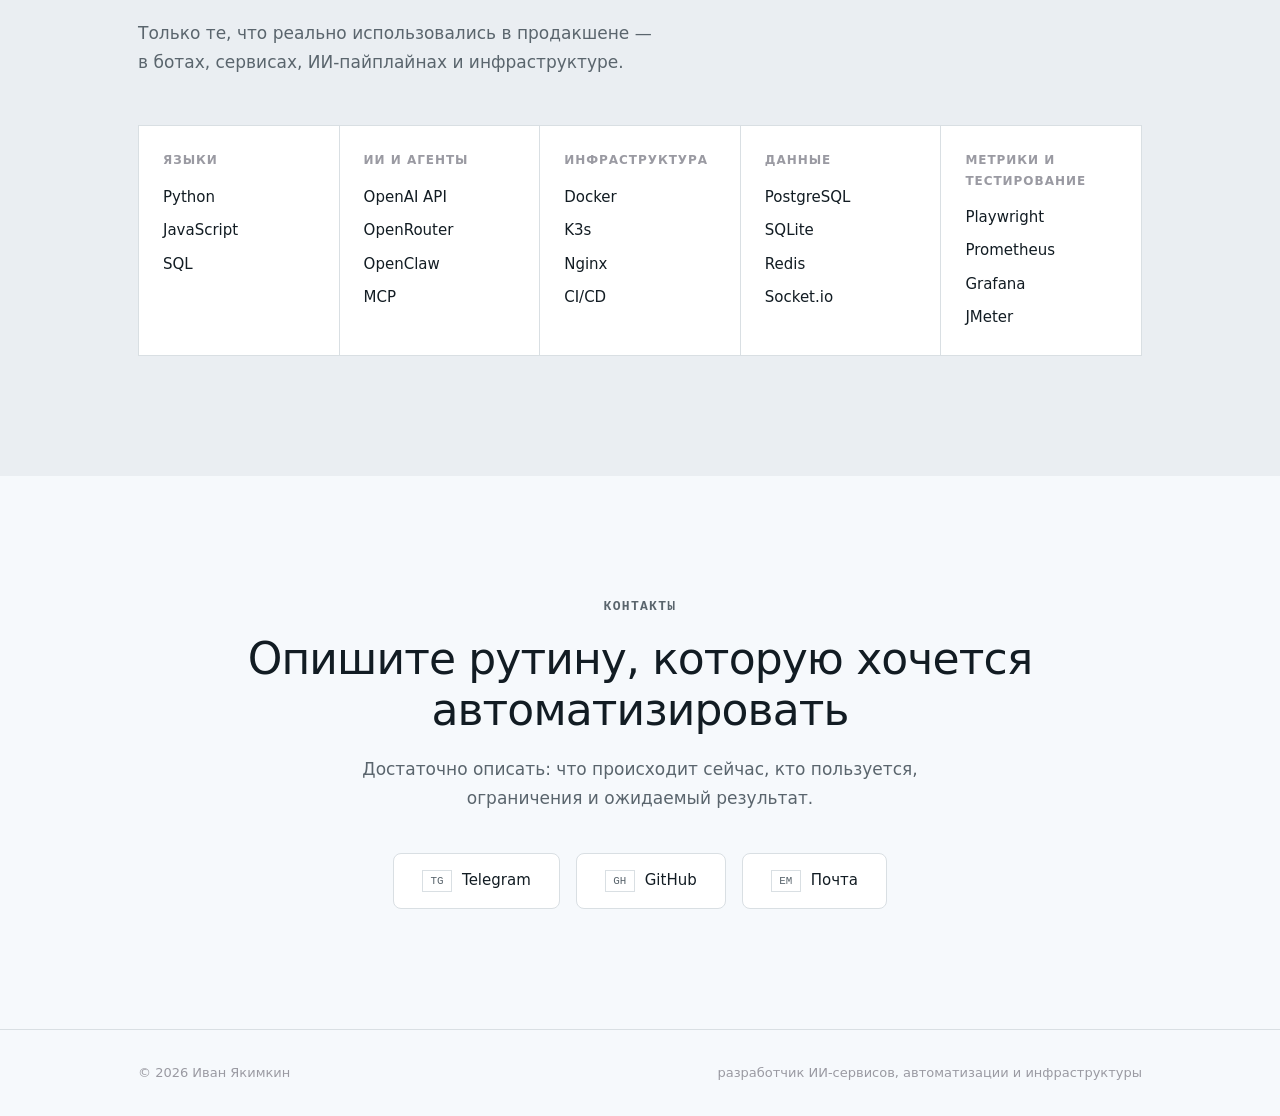
==== commit d3f5b374: "Link Infrastructure and Dashboard cards to live demos Infrastructure -> https://infra.gigglin.tech (" ====
--- a/index.html
+++ b/index.html
@@ -2274,8 +2274,7 @@
       }
     }
   </style>
-  <link rel="icon"
-    href="data:image/svg+xml,<svg xmlns=%22http://www.w3.org/2000/svg%22 viewBox=%220 0 100 100%22><text y=%22.9em%22 font-size=%2290%22>◆</text></svg>" />
+  <link rel="icon" type="image/svg+xml" href="favicon.svg" />
 </head>
 
 <body>
@@ -2526,6 +2525,10 @@
               </div>
             </div>
             <div class="project-card-footer">
+              <a href="https://infra.gigglin.tech" target="_blank" rel="noopener"
+                class="project-action project-action--primary">
+                Открыть карту
+              </a>
               <a href="#contact" class="project-action project-action--secondary">
                 Обсудить инфраструктуру
               </a>
@@ -2556,6 +2559,10 @@
               </div>
             </div>
             <div class="project-card-footer">
+              <a href="https://demo.gigglin.tech" target="_blank" rel="noopener"
+                class="project-action project-action--primary">
+                Открыть демо
+              </a>
               <a href="#contact" class="project-action project-action--secondary">
                 Обсудить панель
               </a>
